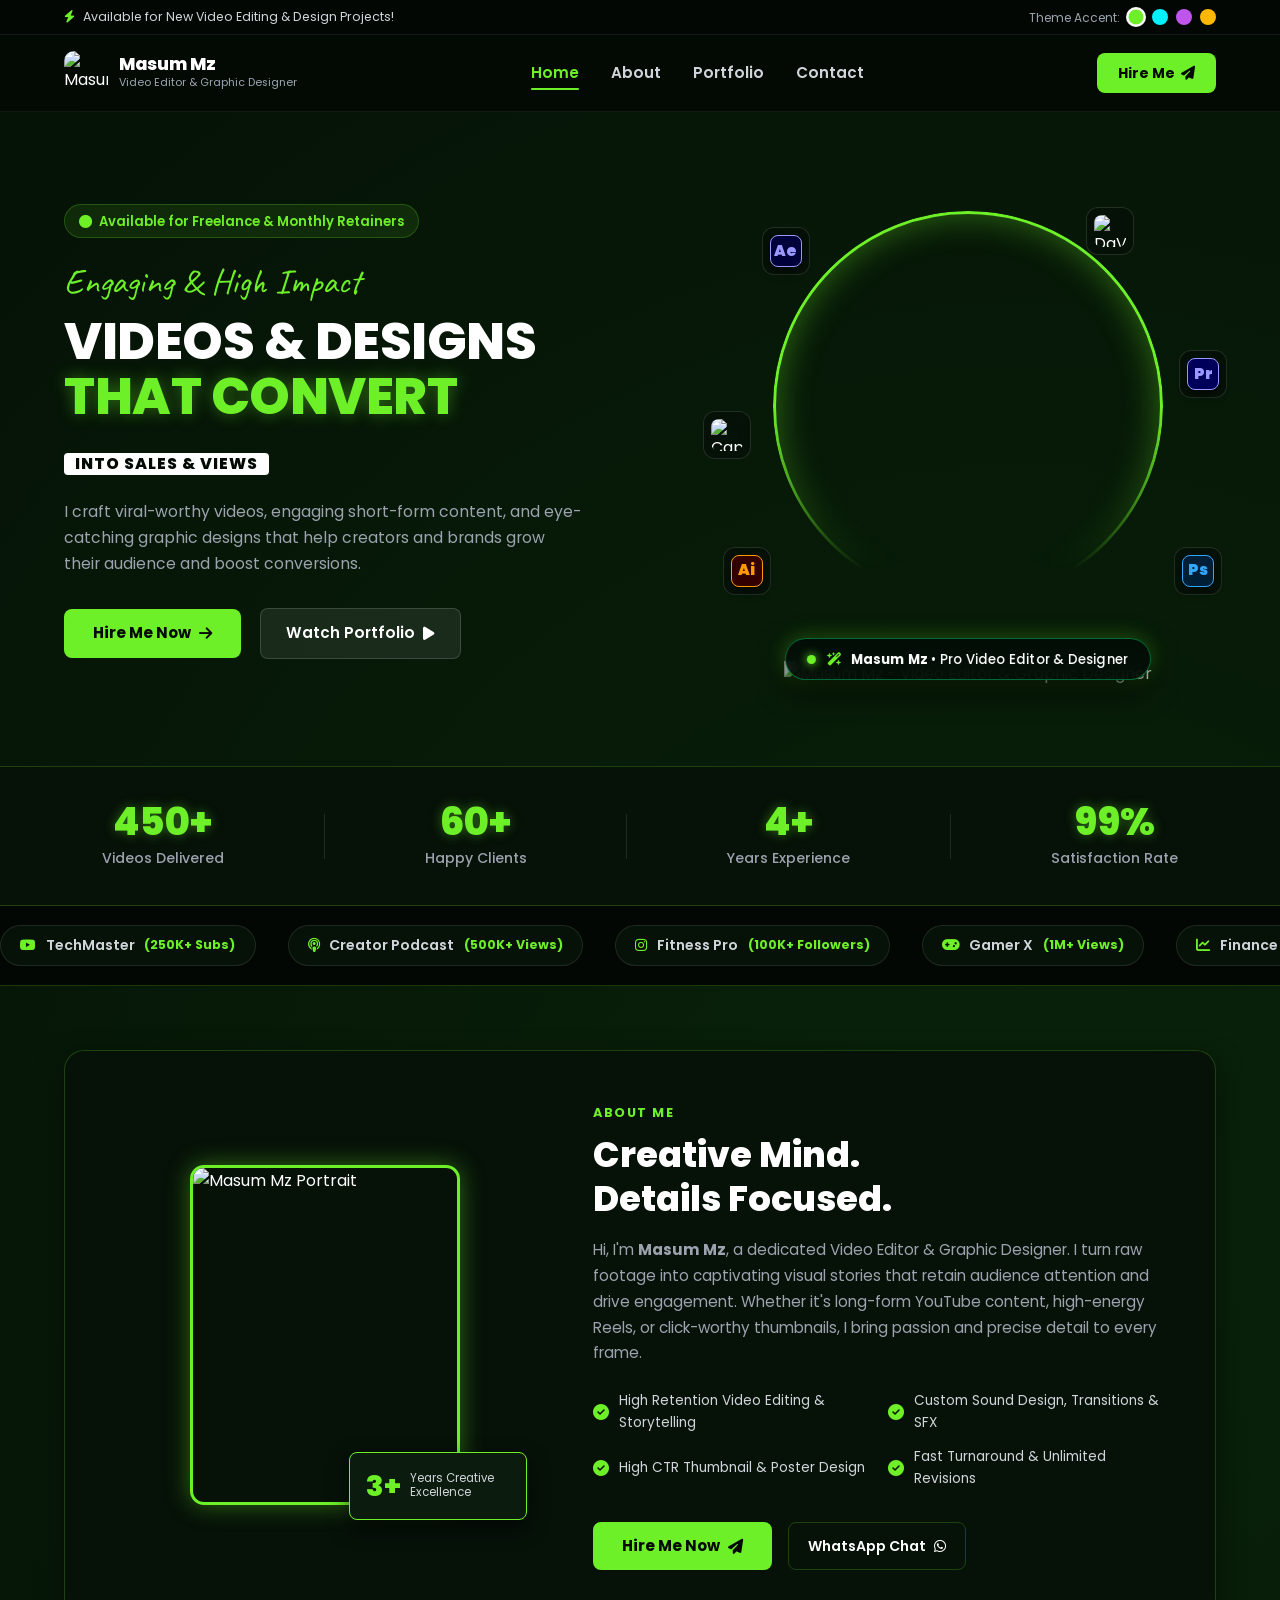
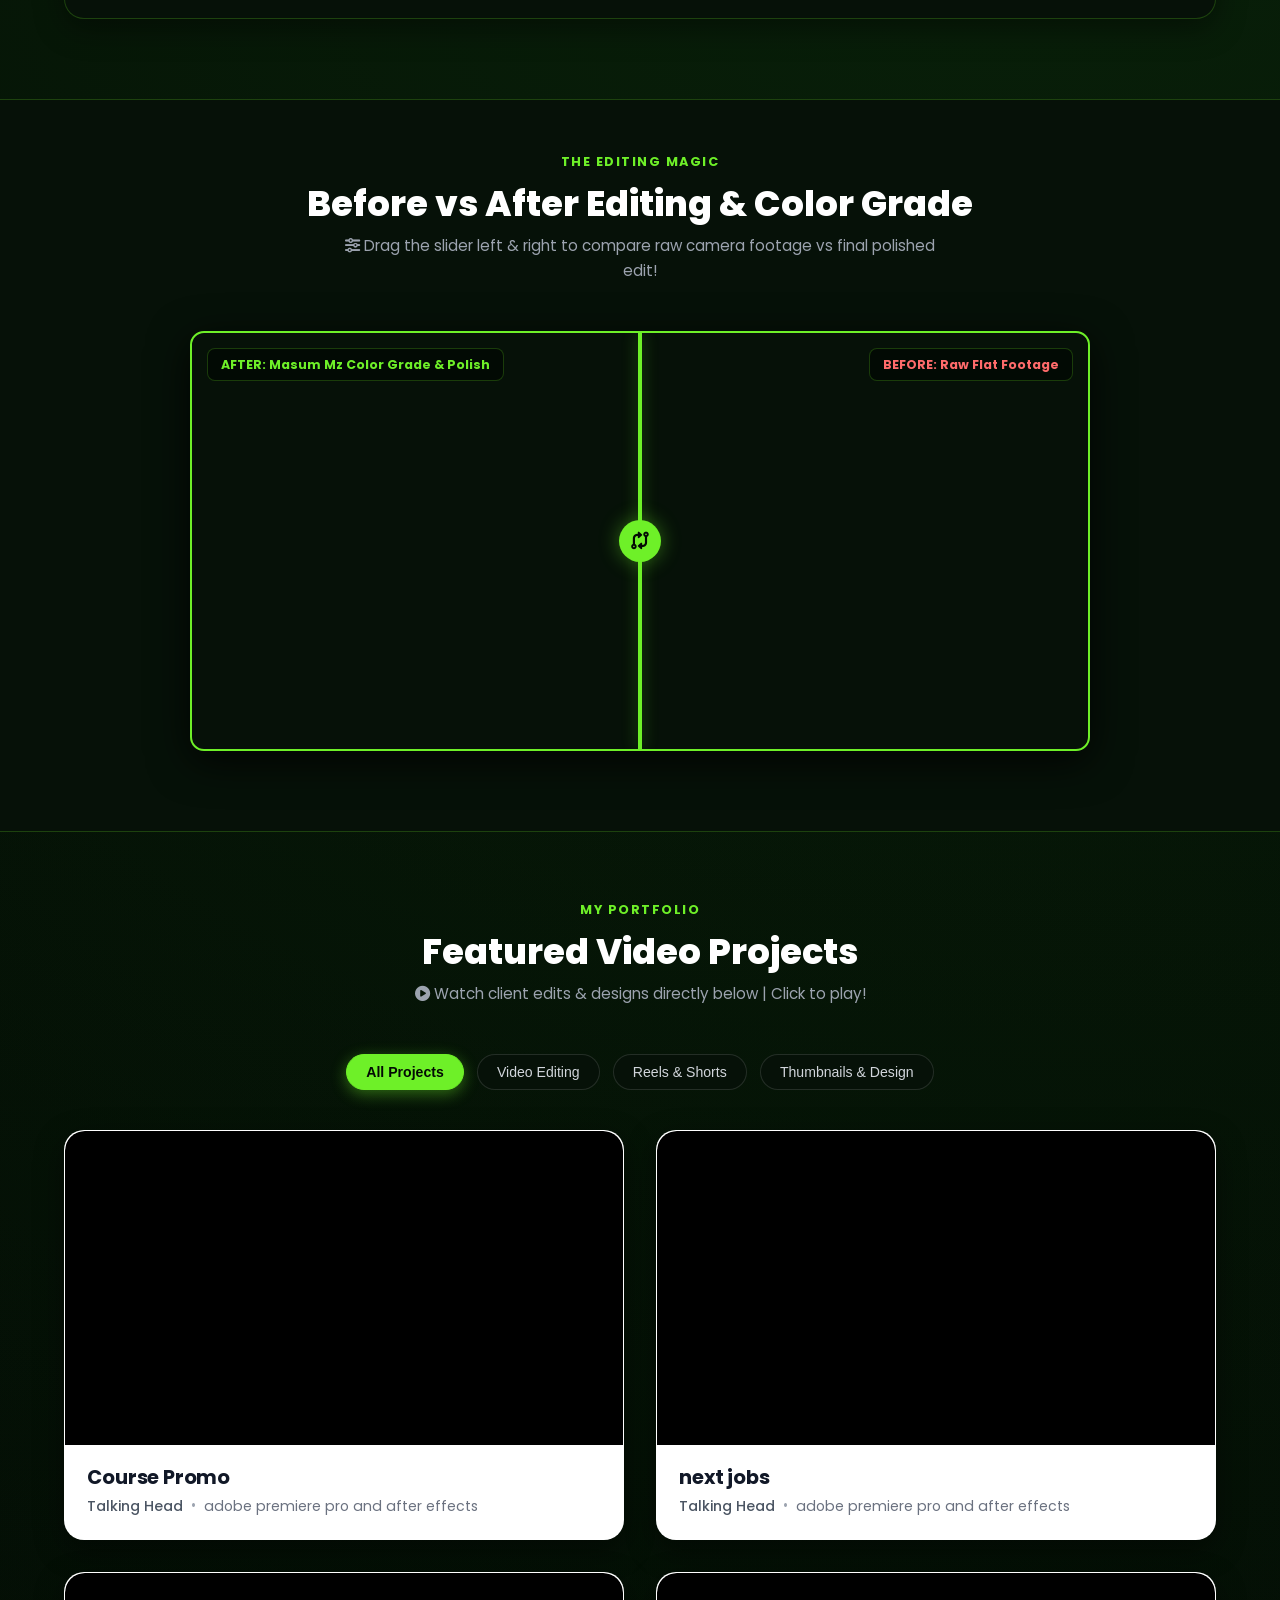
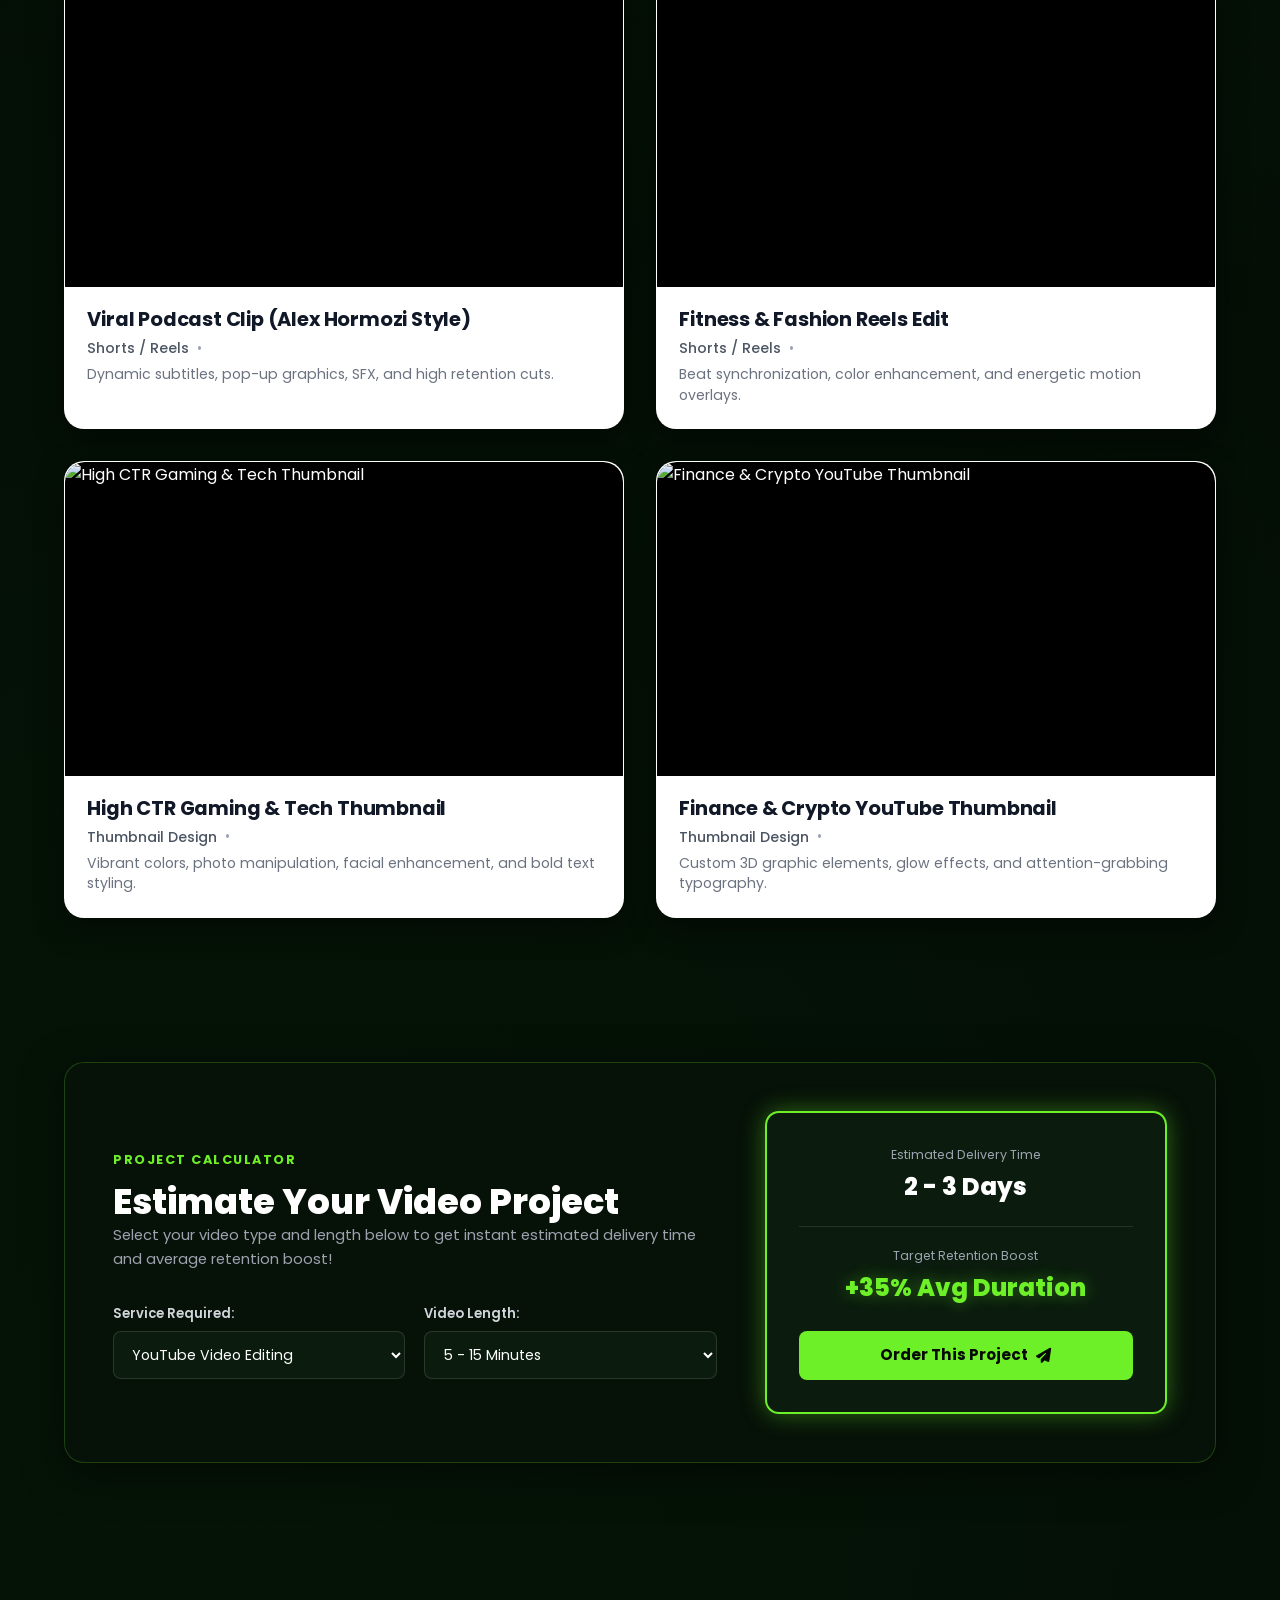
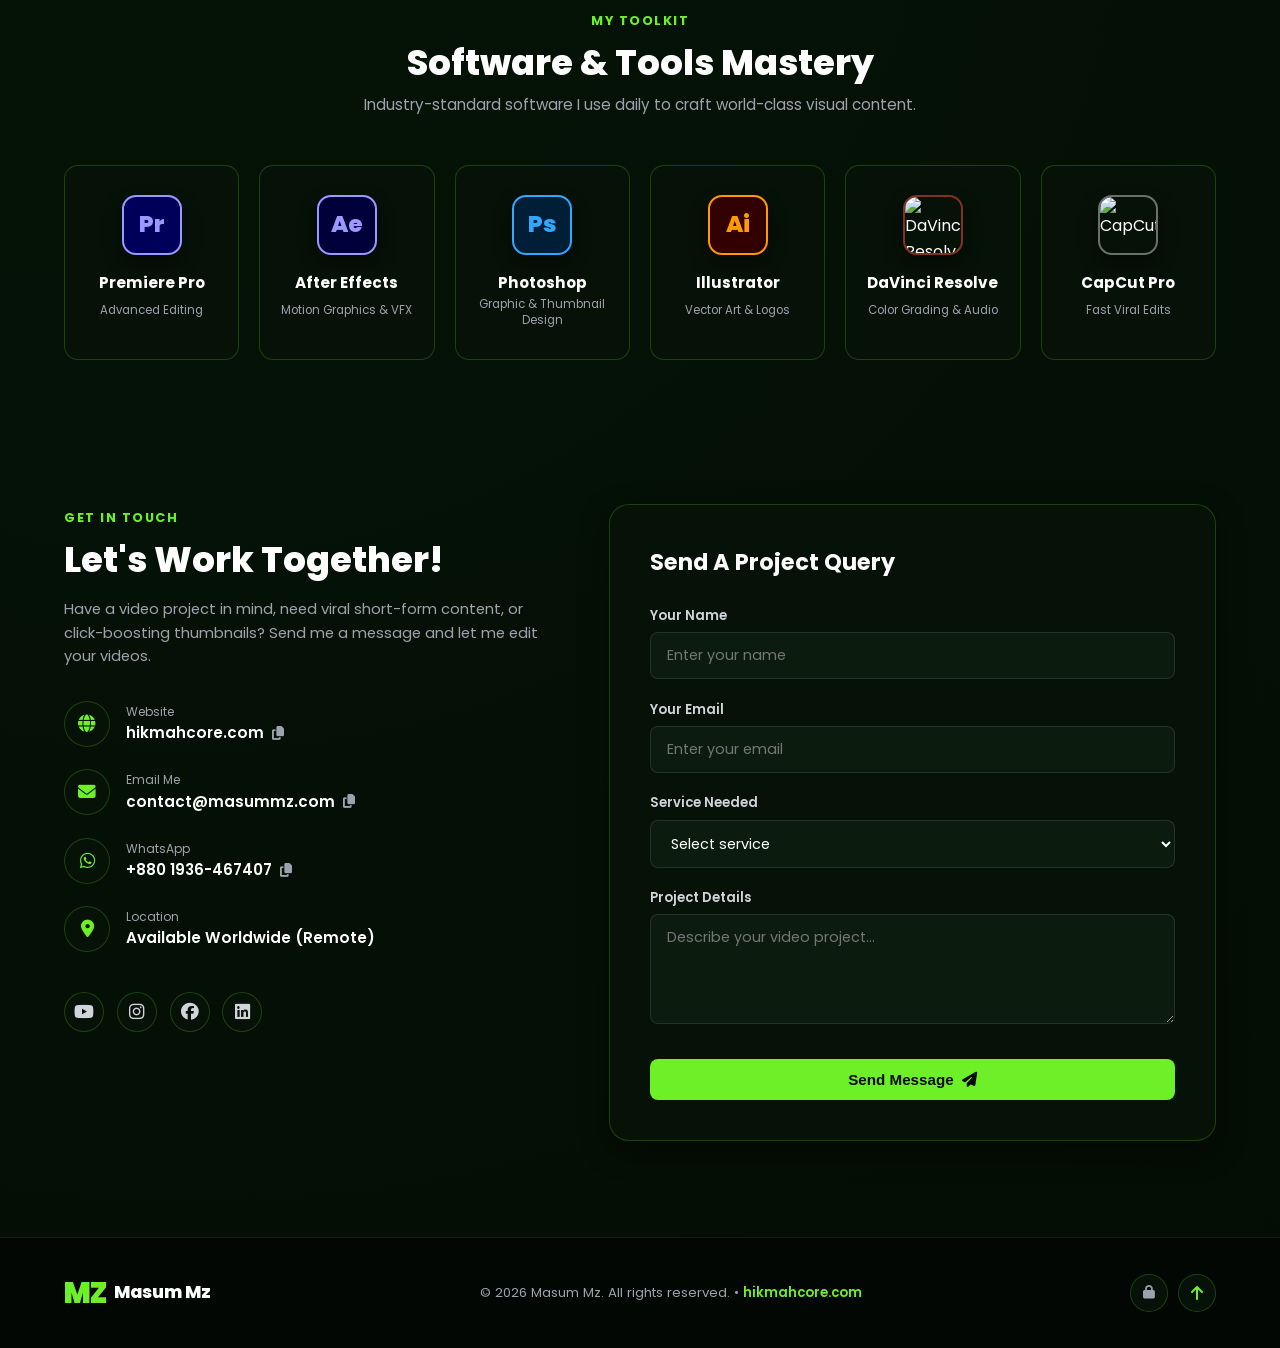
==== index.html @ 0ebc9f03 "update(stats): update counter metrics to 450+ videos, 60+ clients, and 4+ years experience" ====
<!DOCTYPE html>
<html lang="en">
<head>
  <meta charset="UTF-8">
  <meta name="viewport" content="width=device-width, initial-scale=1.0">
  <meta name="description" content="Masum Mz - Professional Video Editor & Graphic Designer. High retention YouTube edits, viral Reels & Shorts, Motion Graphics, and High CTR Thumbnails.">
  <meta name="keywords" content="Masum Mz, Video Editor, Graphic Designer, YouTube Video Editing, Reels Editor, Motion Graphics, Thumbnail Design">
  <meta name="author" content="Masum Mz">

  <!-- Open Graph Meta Tags -->
  <link rel="canonical" href="https://hikmahcore.com/">
  <meta property="og:url" content="https://hikmahcore.com/">
  <meta property="og:type" content="website">
  <meta property="og:title" content="Masum Mz | Video Editor & Graphic Designer">
  <meta property="og:description" content="Engaging videos and high-converting designs that boost views and sales. Explore portfolio & hire Masum Mz.">
  <meta property="og:image" content="assets/Website cover photo.jpg">

  <title>Masum Mz | Video Editor & Graphic Designer Portfolio</title>
  <link rel="stylesheet" href="style.css">
  <link rel="stylesheet" href="https://cdn.jsdelivr.net/npm/@fortawesome/fontawesome-free@6.5.1/css/all.min.css">
  <link href="https://fonts.googleapis.com/css2?family=Poppins:wght@300;400;500;600;700;800;900&family=Caveat:wght@600;700&display=swap" rel="stylesheet">
</head>
<body>

  <!-- Top Accent Bar -->
  <div class="top-bar">
    <div class="top-container">
      <span class="top-announcement"><i class="fa-solid fa-bolt"></i> Available for New Video Editing & Design Projects!</span>
      <div class="theme-switcher">
        <span class="theme-label">Theme Accent:</span>
        <button class="theme-dot dot-green active" data-color="green" title="Neon Green"></button>
        <button class="theme-dot dot-cyan" data-color="cyan" title="Cyber Cyan"></button>
        <button class="theme-dot dot-purple" data-color="purple" title="Electric Purple"></button>
        <button class="theme-dot dot-amber" data-color="amber" title="Sunset Gold"></button>
      </div>
    </div>
  </div>

  <!-- Sleek Navigation Bar -->
  <header class="navbar">
    <div class="nav-container">
      <a href="#home" class="logo">
        <img src="assets/Mz Logo 02.png" alt="Masum Mz Logo" class="brand-logo-img">
        <div class="logo-text">
          <span class="brand-name">Masum Mz</span>
          <span class="brand-tag">Video Editor & Graphic Designer</span>
        </div>
      </a>

      <button class="menu-toggle" id="menuToggle" aria-label="Toggle navigation menu">
        <i class="fa-solid fa-bars"></i>
      </button>

      <!-- Navigation Menu Links -->
      <nav class="nav-links" id="navLinks">
        <a href="#home" class="active">Home</a>
        <a href="#about">About</a>
        <a href="#portfolio">Portfolio</a>
        <a href="#contact">Contact</a>
        <a href="#contact" class="hire-btn mobile-hire-btn">Hire Me <i class="fa-solid fa-paper-plane"></i></a>
      </nav>

      <a href="#contact" class="hire-btn desktop-hire-btn">Hire Me <i class="fa-solid fa-paper-plane"></i></a>
    </div>
  </header>

  <!-- Hero Section -->
  <section class="hero" id="home">
    <div class="hero-container">
      <div class="hero-left">
        <div class="hero-badge">
          <i class="fa-solid fa-circle"></i> Available for Freelance & Monthly Retainers
        </div>
        <span class="cursive-sub">Engaging & High Impact</span>
        <h1 class="hero-title">
          VIDEOS & DESIGNS<br>
          <span class="highlight">THAT CONVERT</span><br>
          <span class="sub-badge">INTO SALES & VIEWS</span>
        </h1>
        <p class="hero-desc">
          I craft viral-worthy videos, engaging short-form content, and eye-catching graphic designs that help creators and brands grow their audience and boost conversions.
        </p>

        <div class="hero-cta">
          <a href="#contact" class="primary-btn">Hire Me Now <i class="fa-solid fa-arrow-right"></i></a>
          <a href="#portfolio" class="secondary-btn">Watch Portfolio <i class="fa-solid fa-play"></i></a>
        </div>
      </div>

      <div class="hero-right">
        <div class="hero-img-wrapper">
          <div class="glow-circle"></div>
          <img src="assets/Cover png.png" alt="Masum Mz - Video Editor & Graphic Designer" class="hero-img">

          <!-- Floating Software Icons / Logos -->
          <div class="float-icon icon-pr" title="Adobe Premiere Pro">
            <span class="software-badge badge-pr">Pr</span>
          </div>
          <div class="float-icon icon-ae" title="Adobe After Effects">
            <span class="software-badge badge-ae">Ae</span>
          </div>
          <div class="float-icon icon-ps" title="Adobe Photoshop">
            <span class="software-badge badge-ps">Ps</span>
          </div>
          <div class="float-icon icon-ai" title="Adobe Illustrator">
            <span class="software-badge badge-ai">Ai</span>
          </div>
          <div class="float-icon icon-dv" title="DaVinci Resolve">
            <img src="assets/Da vinci resolve.png" alt="DaVinci Resolve" class="software-logo-img">
          </div>
          <div class="float-icon icon-capcut" title="CapCut Pro">
            <img src="assets/Capcut.png" alt="CapCut" class="software-logo-img">
          </div>

          <!-- Floating Identity / Trust Pill Badge -->
          <div class="hero-floating-pill">
            <span class="live-dot"></span>
            <span class="pill-text"><i class="fa-solid fa-wand-magic-sparkles"></i> <strong>Masum Mz</strong> &bull; Pro Video Editor & Designer</span>
          </div>
        </div>
      </div>
    </div>
  </section>

  <!-- Stats Counter Bar (Re-triggers on scroll) -->
  <section class="stats-bar">
    <div class="stats-container">
      <div class="stat-item">
        <h3 class="stat-number" data-target="450" data-suffix="+">450+</h3>
        <p class="stat-label">Videos Delivered</p>
      </div>
      <div class="stat-divider"></div>
      <div class="stat-item">
        <h3 class="stat-number" data-target="60" data-suffix="+">60+</h3>
        <p class="stat-label">Happy Clients</p>
      </div>
      <div class="stat-divider"></div>
      <div class="stat-item">
        <h3 class="stat-number" data-target="4" data-suffix="+">4+</h3>
        <p class="stat-label">Years Experience</p>
      </div>
      <div class="stat-divider"></div>
      <div class="stat-item">
        <h3 class="stat-number" data-target="99" data-suffix="%">99%</h3>
        <p class="stat-label">Satisfaction Rate</p>
      </div>
    </div>
  </section>

  <!-- Infinite Client Brand Marquee -->
  <section class="brand-marquee-section">
    <div class="marquee-track">
      <div class="marquee-content">
        <div class="brand-pill"><i class="fa-brands fa-youtube"></i> TechMaster <span>(250K+ Subs)</span></div>
        <div class="brand-pill"><i class="fa-solid fa-podcast"></i> Creator Podcast <span>(500K+ Views)</span></div>
        <div class="brand-pill"><i class="fa-brands fa-instagram"></i> Fitness Pro <span>(100K+ Followers)</span></div>
        <div class="brand-pill"><i class="fa-solid fa-gamepad"></i> Gamer X <span>(1M+ Views)</span></div>
        <div class="brand-pill"><i class="fa-solid fa-chart-line"></i> Finance Daily <span>(150K+ Subs)</span></div>
        <div class="brand-pill"><i class="fa-solid fa-building"></i> Brand Commercials <span>(50+ Projects)</span></div>
      </div>
      <div class="marquee-content" aria-hidden="true">
        <div class="brand-pill"><i class="fa-brands fa-youtube"></i> TechMaster <span>(250K+ Subs)</span></div>
        <div class="brand-pill"><i class="fa-solid fa-podcast"></i> Creator Podcast <span>(500K+ Views)</span></div>
        <div class="brand-pill"><i class="fa-brands fa-instagram"></i> Fitness Pro <span>(100K+ Followers)</span></div>
        <div class="brand-pill"><i class="fa-solid fa-gamepad"></i> Gamer X <span>(1M+ Views)</span></div>
        <div class="brand-pill"><i class="fa-solid fa-chart-line"></i> Finance Daily <span>(150K+ Subs)</span></div>
        <div class="brand-pill"><i class="fa-solid fa-building"></i> Brand Commercials <span>(50+ Projects)</span></div>
      </div>
    </div>
  </section>

  <!-- About Section -->
  <section class="about-section" id="about">
    <div class="section-container">
      <div class="about-grid">
        <div class="about-img-box">
          <div class="about-img-frame">
            <img src="assets/your-portrait.jpg" alt="Masum Mz Portrait">
          </div>
          <div class="experience-badge">
            <span class="exp-years">3+</span>
            <span class="exp-text">Years Creative Excellence</span>
          </div>
        </div>

        <div class="about-info">
          <span class="card-badge">ABOUT ME</span>
          <h2 class="section-title">Creative Mind.<br><span class="highlight-text">Details Focused.</span></h2>
          <p class="about-text">
            Hi, I'm <strong>Masum Mz</strong>, a dedicated Video Editor & Graphic Designer. I turn raw footage into captivating visual stories that retain audience attention and drive engagement. Whether it's long-form YouTube content, high-energy Reels, or click-worthy thumbnails, I bring passion and precise detail to every frame.
          </p>

          <div class="about-highlights">
            <div class="highlight-item">
              <i class="fa-solid fa-circle-check"></i>
              <span>High Retention Video Editing & Storytelling</span>
            </div>
            <div class="highlight-item">
              <i class="fa-solid fa-circle-check"></i>
              <span>Custom Sound Design, Transitions & SFX</span>
            </div>
            <div class="highlight-item">
              <i class="fa-solid fa-circle-check"></i>
              <span>High CTR Thumbnail & Poster Design</span>
            </div>
            <div class="highlight-item">
              <i class="fa-solid fa-circle-check"></i>
              <span>Fast Turnaround & Unlimited Revisions</span>
            </div>
          </div>

          <div class="about-actions">
            <a href="#contact" class="primary-btn">Hire Me Now <i class="fa-solid fa-paper-plane"></i></a>
            <a href="https://wa.me/8801936467407?text=Hello%20Masum%20Mz,%20I%20want%20to%20discuss%20a%20video%20project" target="_blank" class="outline-btn">WhatsApp Chat <i class="fa-brands fa-whatsapp"></i></a>
          </div>
        </div>
      </div>
    </div>
  </section>

  <!-- Before vs After Interactive Color Grading Slider -->
  <section class="ba-section" id="before-after">
    <div class="section-container">
      <div class="section-header text-center">
        <span class="card-badge">THE EDITING MAGIC</span>
        <h2 class="section-title">Before vs After Editing & Color Grade</h2>
        <p class="section-subtitle">
          <i class="fa-solid fa-sliders"></i> Drag the slider left & right to compare raw camera footage vs final polished edit!
        </p>
      </div>

      <div class="ba-comparison-wrapper">
        <div class="ba-card">
          <!-- Layer 1: BEFORE (Raw Dull Footage) -->
          <div class="ba-layer ba-before-layer">
            <video src="https://assets.mixkit.co/videos/preview/mixkit-working-on-a-video-editing-software-41618-large.mp4" autoplay loop muted playsinline class="ba-video raw-filter"></video>
            <span class="ba-label label-before">BEFORE: Raw Flat Footage</span>
          </div>

          <!-- Layer 2: AFTER (Granded & SFX Enhanced) -->
          <div class="ba-layer ba-after-layer" id="baAfterLayer">
            <video src="https://assets.mixkit.co/videos/preview/mixkit-working-on-a-video-editing-software-41618-large.mp4" autoplay loop muted playsinline class="ba-video vivid-filter"></video>
            <span class="ba-label label-after">AFTER: Masum Mz Color Grade & Polish</span>
          </div>

          <!-- Slider Controls -->
          <div class="ba-handle" id="baHandle">
            <div class="ba-line"></div>
            <div class="ba-circle"><i class="fa-solid fa-code-compare"></i></div>
          </div>
          <input type="range" min="0" max="100" value="50" class="ba-slider-input" id="baSlider" aria-label="Before and After comparison slider">
        </div>
      </div>
    </div>
  </section>


  <!-- Portfolio Section -->
  <section class="portfolio-section" id="portfolio">
    <div class="section-container">
      <div class="section-header text-center">
        <span class="card-badge">MY PORTFOLIO</span>
        <h2 class="section-title">Featured Video Projects</h2>
        <p class="section-subtitle">
          <i class="fa-solid fa-circle-play"></i> Watch client edits & designs directly below | Click to play!
        </p>
      </div>

      <!-- Category Filter Buttons -->
      <div class="filter-container">
        <button class="filter-btn active" data-filter="all">All Projects</button>
        <button class="filter-btn" data-filter="video">Video Editing</button>
        <button class="filter-btn" data-filter="shorts">Reels & Shorts</button>
        <button class="filter-btn" data-filter="thumbnail">Thumbnails & Design</button>
      </div>

      <!-- Portfolio Grid -->
      <div class="portfolio-grid">
        <div class="portfolio-card" data-category="video" data-id="proj_1" data-media-type="video">
          <div class="portfolio-media">
            <iframe src="https://www.youtube.com/embed/ScMzIvxBSi4?rel=0" title="Course Promo" frameborder="0" allow="accelerometer; autoplay; clipboard-write; encrypted-media; gyroscope; picture-in-picture; web-share" allowfullscreen loading="lazy"></iframe>
          </div>
          <div class="portfolio-info">
            <h3>Course Promo</h3>
            <p class="portfolio-meta"><span class="meta-cat">Talking Head</span> <span class="meta-dot">•</span> <span class="meta-desc">adobe premiere pro and after effects</span></p>
          </div>
        </div>

        <div class="portfolio-card" data-category="video" data-id="proj_2" data-media-type="video">
          <div class="portfolio-media">
            <iframe src="https://www.youtube.com/embed/L_LUpnjgPso?rel=0" title="next jobs" frameborder="0" allow="accelerometer; autoplay; clipboard-write; encrypted-media; gyroscope; picture-in-picture; web-share" allowfullscreen loading="lazy"></iframe>
          </div>
          <div class="portfolio-info">
            <h3>next jobs</h3>
            <p class="portfolio-meta"><span class="meta-cat">Talking Head</span> <span class="meta-dot">•</span> <span class="meta-desc">adobe premiere pro and after effects</span></p>
          </div>
        </div>

        <div class="portfolio-card" data-category="shorts" data-id="proj_3" data-media-type="video">
          <div class="portfolio-media">
            <iframe src="https://www.youtube.com/embed/50_uA3P4h5M?rel=0" title="Viral Podcast Clip (Alex Hormozi Style)" frameborder="0" allow="accelerometer; autoplay; clipboard-write; encrypted-media; gyroscope; picture-in-picture; web-share" allowfullscreen loading="lazy"></iframe>
          </div>
          <div class="portfolio-info">
            <h3>Viral Podcast Clip (Alex Hormozi Style)</h3>
            <p class="portfolio-meta"><span class="meta-cat">Shorts / Reels</span> <span class="meta-dot">•</span> <span class="meta-desc">Dynamic subtitles, pop-up graphics, SFX, and high retention cuts.</span></p>
          </div>
        </div>

        <div class="portfolio-card" data-category="shorts" data-id="proj_4" data-media-type="video">
          <div class="portfolio-media">
            <iframe src="https://www.youtube.com/embed/aqz-KE-bpKQ?rel=0" title="Fitness & Fashion Reels Edit" frameborder="0" allow="accelerometer; autoplay; clipboard-write; encrypted-media; gyroscope; picture-in-picture; web-share" allowfullscreen loading="lazy"></iframe>
          </div>
          <div class="portfolio-info">
            <h3>Fitness & Fashion Reels Edit</h3>
            <p class="portfolio-meta"><span class="meta-cat">Shorts / Reels</span> <span class="meta-dot">•</span> <span class="meta-desc">Beat synchronization, color enhancement, and energetic motion overlays.</span></p>
          </div>
        </div>

        <div class="portfolio-card" data-category="thumbnail" data-id="proj_5" data-media-type="image">
          <div class="portfolio-media">
            <img src="https://images.unsplash.com/photo-1542751371-adc38448a05e?auto=format&fit=crop&w=1200&q=80" alt="High CTR Gaming & Tech Thumbnail" class="portfolio-card-img" loading="lazy">
          </div>
          <div class="portfolio-info">
            <h3>High CTR Gaming & Tech Thumbnail</h3>
            <p class="portfolio-meta"><span class="meta-cat">Thumbnail Design</span> <span class="meta-dot">•</span> <span class="meta-desc">Vibrant colors, photo manipulation, facial enhancement, and bold text styling.</span></p>
          </div>
        </div>

        <div class="portfolio-card" data-category="thumbnail" data-id="proj_6" data-media-type="image">
          <div class="portfolio-media">
            <img src="https://images.unsplash.com/photo-1621416894569-0f39ed31d247?auto=format&fit=crop&w=1200&q=80" alt="Finance & Crypto YouTube Thumbnail" class="portfolio-card-img" loading="lazy">
          </div>
          <div class="portfolio-info">
            <h3>Finance & Crypto YouTube Thumbnail</h3>
            <p class="portfolio-meta"><span class="meta-cat">Thumbnail Design</span> <span class="meta-dot">•</span> <span class="meta-desc">Custom 3D graphic elements, glow effects, and attention-grabbing typography.</span></p>
          </div>
        </div>
      </div>
    </div>
  </section>

  <!-- Project Estimator Calculator -->
  <section class="estimator-section" id="estimator">
    <div class="section-container">
      <div class="estimator-box">
        <div class="estimator-left">
          <span class="card-badge">PROJECT CALCULATOR</span>
          <h2 class="section-title">Estimate Your Video Project</h2>
          <p class="estimator-desc">
            Select your video type and length below to get instant estimated delivery time and average retention boost!
          </p>

          <div class="estimator-inputs">
            <div class="est-group">
              <label for="estType">Service Required:</label>
              <select id="estType">
                <option value="shorts">Reels / Shorts / TikTok Edit</option>
                <option value="youtube" selected>YouTube Video Editing</option>
                <option value="motion">Motion Graphics & Visual FX</option>
              </select>
            </div>

            <div class="est-group">
              <label for="estLength">Video Length:</label>
              <select id="estLength">
                <option value="short">Under 5 Minutes</option>
                <option value="medium" selected>5 - 15 Minutes</option>
                <option value="long">15 - 30 Minutes</option>
              </select>
            </div>
          </div>
        </div>

        <div class="estimator-right">
          <div class="est-result-card">
            <div class="est-stat">
              <span class="est-label">Estimated Delivery Time</span>
              <h3 class="est-val" id="outTime">2 - 3 Days</h3>
            </div>
            <div class="est-divider"></div>
            <div class="est-stat">
              <span class="est-label">Target Retention Boost</span>
              <h3 class="est-val highlight" id="outRetention">+35% Avg Duration</h3>
            </div>
            <a href="#contact" class="primary-btn est-order-btn">Order This Project <i class="fa-solid fa-paper-plane"></i></a>
          </div>
        </div>
      </div>
    </div>
  </section>

  <!-- Software & Tools Section -->
  <section class="tools-section">
    <div class="section-container">
      <div class="section-header text-center">
        <span class="card-badge">MY TOOLKIT</span>
        <h2 class="section-title">Software & Tools Mastery</h2>
        <p class="section-subtitle">Industry-standard software I use daily to craft world-class visual content.</p>
      </div>

      <div class="tools-grid">
        <div class="tool-card card-pr">
          <div class="tool-icon-box"><span class="software-badge badge-pr">Pr</span></div>
          <h3>Premiere Pro</h3>
          <span class="tool-level">Advanced Editing</span>
        </div>

        <div class="tool-card card-ae">
          <div class="tool-icon-box"><span class="software-badge badge-ae">Ae</span></div>
          <h3>After Effects</h3>
          <span class="tool-level">Motion Graphics & VFX</span>
        </div>

        <div class="tool-card card-ps">
          <div class="tool-icon-box"><span class="software-badge badge-ps">Ps</span></div>
          <h3>Photoshop</h3>
          <span class="tool-level">Graphic & Thumbnail Design</span>
        </div>

        <div class="tool-card card-ai">
          <div class="tool-icon-box"><span class="software-badge badge-ai">Ai</span></div>
          <h3>Illustrator</h3>
          <span class="tool-level">Vector Art & Logos</span>
        </div>

        <div class="tool-card card-dv">
          <div class="tool-icon-box"><img src="assets/Da vinci resolve.png" alt="DaVinci Resolve" class="software-logo-img"></div>
          <h3>DaVinci Resolve</h3>
          <span class="tool-level">Color Grading & Audio</span>
        </div>

        <div class="tool-card card-capcut">
          <div class="tool-icon-box"><img src="assets/Capcut.png" alt="CapCut" class="software-logo-img"></div>
          <h3>CapCut Pro</h3>
          <span class="tool-level">Fast Viral Edits</span>
        </div>
      </div>
    </div>
  </section>

  <!-- Contact Section -->
  <section class="contact-section" id="contact">
    <div class="section-container">
      <div class="contact-grid">
        <div class="contact-info">
          <span class="card-badge">GET IN TOUCH</span>
          <h2 class="section-title">Let's Work Together!</h2>
          <p class="contact-desc">
            Have a video project in mind, need viral short-form content, or click-boosting thumbnails? Send me a message and let me edit your videos.
          </p>

          <div class="contact-details">
            <div class="contact-item">
              <div class="icon-circle"><i class="fa-solid fa-globe"></i></div>
              <div>
                <span class="contact-label">Website</span>
                <p class="contact-val">
                  <a href="https://hikmahcore.com" target="_blank" rel="noopener">hikmahcore.com</a>
                  <button class="copy-btn" data-copy="https://hikmahcore.com" title="Copy Website"><i class="fa-solid fa-copy"></i></button>
                </p>
              </div>
            </div>

            <div class="contact-item">
              <div class="icon-circle"><i class="fa-solid fa-envelope"></i></div>
              <div>
                <span class="contact-label">Email Me</span>
                <p class="contact-val">
                  contact@masummz.com
                  <button class="copy-btn" data-copy="contact@masummz.com" title="Copy Email"><i class="fa-solid fa-copy"></i></button>
                </p>
              </div>
            </div>

            <div class="contact-item">
              <div class="icon-circle"><i class="fa-brands fa-whatsapp"></i></div>
              <div>
                <span class="contact-label">WhatsApp</span>
                <p class="contact-val">
                  <a href="https://wa.me/8801936467407" target="_blank">+880 1936-467407</a>
                  <button class="copy-btn" data-copy="+8801936467407" title="Copy Phone"><i class="fa-solid fa-copy"></i></button>
                </p>
              </div>
            </div>

            <div class="contact-item">
              <div class="icon-circle"><i class="fa-solid fa-location-dot"></i></div>
              <div>
                <span class="contact-label">Location</span>
                <p class="contact-val">Available Worldwide (Remote)</p>
              </div>
            </div>
          </div>

          <div class="social-links">
            <a href="https://www.youtube.com/@Masum-Mz" target="_blank" aria-label="YouTube"><i class="fa-brands fa-youtube"></i></a>
            <a href="https://www.instagram.com/masum.mz00/" target="_blank" aria-label="Instagram"><i class="fa-brands fa-instagram"></i></a>
            <a href="https://www.facebook.com/Masum.Mz00" target="_blank" aria-label="Facebook"><i class="fa-brands fa-facebook"></i></a>
            <a href="https://www.linkedin.com/in/masum-mz/" target="_blank" aria-label="LinkedIn"><i class="fa-brands fa-linkedin"></i></a>
          </div>
        </div>

        <div class="contact-form-box">
          <h3>Send A Project Query</h3>
          <div id="formSuccess" class="form-success" style="display: none;">
            <i class="fa-solid fa-circle-check"></i> Thank you! Your message has been sent successfully.
          </div>
          <form id="contactForm">
            <div class="form-group">
              <label for="name">Your Name</label>
              <input type="text" id="name" placeholder="Enter your name" required>
            </div>

            <div class="form-group">
              <label for="email">Your Email</label>
              <input type="email" id="email" placeholder="Enter your email" required>
            </div>

            <div class="form-group">
              <label for="service">Service Needed</label>
              <select id="service" required>
                <option value="" disabled selected>Select service</option>
                <option value="video">YouTube Video Editing</option>
                <option value="shorts">Reels & Shorts Editing</option>
                <option value="motion">Motion Graphics</option>
                <option value="thumbnail">Thumbnail & Graphic Design</option>
                <option value="retainer">Monthly Retainer</option>
              </select>
            </div>

            <div class="form-group">
              <label for="message">Project Details</label>
              <textarea id="message" rows="4" placeholder="Describe your video project..." required></textarea>
            </div>

            <button type="submit" class="primary-btn submit-btn">
              Send Message <i class="fa-solid fa-paper-plane"></i>
            </button>
          </form>
        </div>
      </div>
    </div>
  </section>

  <!-- Interactive Portfolio Enlarged Media Popup Modal -->
  <div class="portfolio-modal" id="portfolioModal" aria-hidden="true">
    <div class="modal-content">
      <button class="modal-close" id="modalClose" aria-label="Close modal">&times;</button>
      <span class="card-badge" id="modalCategory">CATEGORY</span>
      <h2 id="modalTitle">Project Title</h2>
      <div class="modal-media-container" id="modalMediaContainer">
        <!-- Enlarged Video Player Loaded Dynamically -->
      </div>
      <p id="modalDesc">Project description goes here...</p>
      <div class="modal-actions">
        <a href="#contact" class="primary-btn modal-hire-btn">Hire For Similar Video <i class="fa-solid fa-paper-plane"></i></a>
      </div>
    </div>
  </div>

  <!-- Footer -->
  <footer class="footer">
    <div class="footer-container">
      <div class="footer-logo">
        <span class="logo-symbol">MZ</span>
        <span class="brand-name">Masum Mz</span>
      </div>
      <p class="copyright">&copy; 2026 Masum Mz. All rights reserved. &bull; <a href="https://hikmahcore.com" target="_blank" rel="noopener" class="footer-site-link">hikmahcore.com</a></p>
      <div class="footer-actions">
        <a href="admin/" class="admin-link-btn" title="Admin Portal" aria-label="Admin Portal">
          <i class="fa-solid fa-lock"></i>
        </a>
        <a href="#home" class="back-to-top" aria-label="Back to top">
          <i class="fa-solid fa-arrow-up"></i>
        </a>
      </div>
    </div>
  </footer>

  <script src="script.js"></script>
</body>
</html>
---- style.css ----
/* ==========================================================================
   Masum Mz Portfolio - Modern, Responsive & Video-Interactive Stylesheet
   ========================================================================== */

:root {
  --primary-green: #6ef028;
  --primary-hover: #8ced34;
  --dark-bg: #030a04;
  --card-bg: #061108;
  --card-inner: #0b1c0e;
  --card-border: rgba(110, 240, 40, 0.22);
  --glow-color: rgba(110, 240, 40, 0.4);
  --text-main: #ffffff;
  --text-muted: #9ca3af;
  --text-sub: #d1d5db;
  --font-main: 'Poppins', sans-serif;
  --font-cursive: 'Caveat', cursive;
  --transition-fast: 0.25s ease;
  --transition-normal: 0.35s ease;
  --border-radius-sm: 8px;
  --border-radius-md: 14px;
  --border-radius-lg: 20px;
}

/* Reset & Base */
* {
  margin: 0;
  padding: 0;
  box-sizing: border-box;
}

html {
  scroll-behavior: smooth;
}

body {
  font-family: var(--font-main);
  background-color: var(--dark-bg);
  background-image:
    radial-gradient(circle at 80% 20%, rgba(20, 80, 20, 0.35), transparent 45%),
    radial-gradient(circle at 15% 75%, rgba(10, 50, 15, 0.25), transparent 55%);
  color: var(--text-main);
  line-height: 1.6;
  overflow-x: hidden;
}

/* Custom Scrollbar */
::-webkit-scrollbar {
  width: 100px;
  width: 10px;
}
::-webkit-scrollbar-track {
  background: var(--dark-bg);
}
::-webkit-scrollbar-thumb {
  background: #15381a;
  border-radius: 5px;
}
::-webkit-scrollbar-thumb:hover {
  background: var(--primary-green);
}

/* Base Helpers */
a {
  text-decoration: none;
  color: inherit;
}

ul {
  list-style: none;
}

.highlight {
  color: var(--primary-green);
  text-shadow: 0 0 16px var(--glow-color);
}

.highlight-text {
  color: var(--text-main);
}

.card-badge {
  display: inline-block;
  color: var(--primary-green);
  font-size: 0.8rem;
  font-weight: 700;
  letter-spacing: 1.5px;
  text-transform: uppercase;
  margin-bottom: 0.4rem;
}

.section-container {
  max-width: 1200px;
  margin: 0 auto;
  padding: 0 1.5rem;
}

.text-center {
  text-align: center;
}

.section-header {
  margin-bottom: 3rem;
}

.section-title {
  font-size: 2.2rem;
  font-weight: 800;
  line-height: 1.25;
  margin-top: 0.2rem;
}

.section-subtitle {
  color: var(--text-muted);
  font-size: 0.95rem;
  margin-top: 0.5rem;
  max-width: 620px;
  margin-left: auto;
  margin-right: auto;
}

/* Software Brand Badge Styles */
.software-badge {
  display: inline-flex;
  align-items: center;
  justify-content: center;
  font-weight: 900;
  border-radius: 8px;
  width: 32px;
  height: 32px;
  font-size: 0.95rem;
  box-shadow: 0 4px 10px rgba(0, 0, 0, 0.5);
  user-select: none;
}

.badge-pr { background-color: #00005b; color: #9999ff; border: 1.5px solid #9999ff; }
.badge-ae { background-color: #00003b; color: #9999ff; border: 1.5px solid #9999ff; }
.badge-ps { background-color: #001e36; color: #31a8ff; border: 1.5px solid #31a8ff; }
.badge-ai { background-color: #330000; color: #ff9a00; border: 1.5px solid #ff9a00; }
.badge-dv { background-color: #1a0500; color: #ff5533; border: 1.5px solid #ff5533; }
.badge-capcut { background-color: #111111; color: #ffffff; border: 1.5px solid #ffffff; }

/* Top Announcement & Theme Switcher */
.top-bar {
  background-color: #020703;
  border-bottom: 1px solid rgba(255, 255, 255, 0.08);
  font-size: 0.78rem;
  padding: 0.45rem 0;
  color: var(--text-sub);
}

.top-container {
  max-width: 1200px;
  margin: 0 auto;
  padding: 0 1.5rem;
  display: flex;
  align-items: center;
  justify-content: space-between;
  flex-wrap: wrap;
  gap: 0.5rem;
}

.top-announcement i {
  color: var(--primary-green);
  margin-right: 0.3rem;
}

.theme-switcher {
  display: flex;
  align-items: center;
  gap: 0.5rem;
}

.theme-label {
  font-size: 0.75rem;
  color: var(--text-muted);
}

.theme-dot {
  width: 16px;
  height: 16px;
  border-radius: 50%;
  border: 2px solid transparent;
  cursor: pointer;
  transition: transform var(--transition-fast);
}

.theme-dot:hover, .theme-dot.active {
  transform: scale(1.25);
  border-color: #ffffff;
}

.dot-green { background-color: #6ef028; }
.dot-cyan { background-color: #00f2fe; }
.dot-purple { background-color: #bf55ec; }
.dot-amber { background-color: #ffb703; }

/* Buttons */
.primary-btn {
  background-color: var(--primary-green);
  color: #030a04;
  font-size: 0.95rem;
  font-weight: 700;
  padding: 0.75rem 1.8rem;
  border-radius: var(--border-radius-sm);
  display: inline-flex;
  align-items: center;
  gap: 0.5rem;
  transition: transform var(--transition-fast), background-color var(--transition-fast), box-shadow var(--transition-fast);
  border: none;
  cursor: pointer;
}

.primary-btn:hover {
  background-color: var(--primary-hover);
  transform: translateY(-3px);
  box-shadow: 0 8px 20px var(--glow-color);
}

.secondary-btn {
  background-color: rgba(255, 255, 255, 0.08);
  color: var(--text-main);
  font-size: 0.95rem;
  font-weight: 600;
  padding: 0.75rem 1.6rem;
  border-radius: var(--border-radius-sm);
  display: inline-flex;
  align-items: center;
  gap: 0.5rem;
  border: 1px solid rgba(255, 255, 255, 0.15);
  transition: all var(--transition-fast);
}

.secondary-btn:hover {
  background-color: rgba(255, 255, 255, 0.15);
  border-color: var(--primary-green);
  color: var(--primary-green);
  transform: translateY(-3px);
}

.outline-btn {
  display: inline-flex;
  align-items: center;
  gap: 0.5rem;
  border: 1px solid var(--card-border);
  color: var(--text-main);
  font-size: 0.88rem;
  font-weight: 600;
  padding: 0.65rem 1.2rem;
  border-radius: var(--border-radius-sm);
  transition: all var(--transition-fast);
}

.outline-btn:hover {
  border-color: var(--primary-green);
  color: var(--primary-green);
  background-color: rgba(110, 240, 40, 0.08);
}

/* Navbar */
.navbar {
  position: sticky;
  top: 0;
  z-index: 1000;
  background-color: rgba(3, 10, 4, 0.88);
  backdrop-filter: blur(12px);
  -webkit-backdrop-filter: blur(12px);
  border-bottom: 1px solid rgba(255, 255, 255, 0.06);
  padding: 1rem 0;
  transition: all var(--transition-fast);
}

.navbar.scrolled {
  background-color: rgba(3, 10, 4, 0.96);
  box-shadow: 0 4px 20px rgba(0, 0, 0, 0.6);
  border-bottom-color: var(--card-border);
}

.nav-container {
  max-width: 1200px;
  margin: 0 auto;
  padding: 0 1.5rem;
  display: flex;
  align-items: center;
  justify-content: space-between;
}

.logo {
  display: flex;
  align-items: center;
  gap: 0.7rem;
}

.brand-logo-img {
  width: 44px;
  height: 44px;
  object-fit: contain;
  border-radius: 10px;
}

.software-logo-img {
  width: 100%;
  height: 100%;
  object-fit: contain;
}

.logo-symbol {
  font-size: 1.8rem;
  font-weight: 900;
  color: var(--primary-green);
  letter-spacing: -1px;
}

.logo-text {
  display: flex;
  flex-direction: column;
}

.brand-name {
  font-size: 1.1rem;
  font-weight: 800;
  line-height: 1.1;
}

.brand-tag {
  font-size: 0.68rem;
  color: var(--text-muted);
}

.nav-links {
  display: flex;
  align-items: center;
  gap: 2rem;
}

.nav-links a {
  font-size: 0.95rem;
  font-weight: 600;
  color: var(--text-sub);
  transition: color var(--transition-fast);
  position: relative;
  padding: 0.3rem 0;
}

.nav-links a:hover,
.nav-links a.active {
  color: var(--primary-green);
}

.nav-links a.active::after {
  content: '';
  position: absolute;
  bottom: 0;
  left: 0;
  width: 100%;
  height: 2px;
  background-color: var(--primary-green);
  border-radius: 2px;
}

.hire-btn {
  background-color: var(--primary-green);
  color: #030a04;
  font-weight: 700;
  padding: 0.55rem 1.3rem;
  border-radius: var(--border-radius-sm);
  font-size: 0.88rem;
  display: inline-flex;
  align-items: center;
  gap: 0.4rem;
  transition: all var(--transition-fast);
}

.hire-btn:hover {
  background-color: var(--primary-hover);
  box-shadow: 0 4px 15px var(--glow-color);
}

.menu-toggle {
  display: none;
  background: none;
  border: none;
  color: var(--text-main);
  font-size: 1.5rem;
  cursor: pointer;
}

.mobile-hire-btn {
  display: none;
}

/* Hero Section */
.hero {
  padding: 4rem 0 5rem;
  position: relative;
}

.hero-container {
  max-width: 1200px;
  margin: 0 auto;
  padding: 0 1.5rem;
  display: grid;
  grid-template-columns: 1.1fr 0.9fr;
  gap: 3rem;
  align-items: center;
}

.hero-badge {
  display: inline-flex;
  align-items: center;
  gap: 0.4rem;
  background-color: rgba(110, 240, 40, 0.1);
  border: 1px solid var(--card-border);
  color: var(--primary-green);
  padding: 0.35rem 0.9rem;
  border-radius: 30px;
  font-size: 0.82rem;
  font-weight: 600;
  margin-bottom: 1rem;
}

.cursive-sub {
  font-family: var(--font-cursive);
  font-size: 2.2rem;
  color: var(--primary-green);
  display: block;
}

.hero-title {
  font-size: 3.2rem;
  line-height: 1.08;
  font-weight: 800;
  margin: 0.2rem 0 1.2rem;
  letter-spacing: -0.5px;
}

.sub-badge {
  font-size: 1rem;
  background-color: #ffffff;
  color: var(--dark-bg);
  padding: 0.15rem 0.7rem;
  border-radius: 4px;
  letter-spacing: 1px;
  display: inline-block;
  margin-top: 0.3rem;
}

.hero-desc {
  font-size: 0.98rem;
  color: var(--text-muted);
  line-height: 1.65;
  margin-bottom: 2rem;
  max-width: 520px;
}

.hero-cta {
  display: flex;
  align-items: center;
  gap: 1.2rem;
  flex-wrap: wrap;
}

/* Hero Right Visuals */
.hero-right {
  display: flex;
  justify-content: center;
  align-items: center;
  position: relative;
}

.hero-img-wrapper {
  position: relative;
  width: 490px;
  height: 510px;
  display: flex;
  align-items: center;
  justify-content: center;
}

.glow-circle {
  position: absolute;
  width: 390px;
  height: 390px;
  top: 35px;
  border-radius: 50%;
  border: 3px solid var(--primary-green);
  box-shadow: 0 0 55px var(--glow-color), inset 0 0 35px var(--glow-color);
  animation: pulseGlow 4s infinite ease-in-out;
  z-index: 1;
  -webkit-mask-image: linear-gradient(to bottom, #000 50%, rgba(0, 0, 0, 0.6) 72%, transparent 92%);
  mask-image: linear-gradient(to bottom, #000 50%, rgba(0, 0, 0, 0.6) 72%, transparent 92%);
}

@keyframes pulseGlow {
  0%, 100% {
    transform: scale(1);
  }
  50% {
    transform: scale(1.02);
  }
}

.hero-img {
  position: absolute;
  bottom: 0;
  max-width: 106%;
  max-height: 104%;
  object-fit: contain;
  z-index: 2;
  filter: drop-shadow(0 20px 40px rgba(0, 0, 0, 0.95));
  -webkit-mask-image: linear-gradient(to bottom, #000 85%, rgba(0, 0, 0, 0.8) 92%, transparent 100%);
  mask-image: linear-gradient(to bottom, #000 85%, rgba(0, 0, 0, 0.8) 92%, transparent 100%);
}

/* Floating Identity / Trust Pill Badge (Anchors portrait bottom seamlessly) */
.hero-floating-pill {
  position: absolute;
  bottom: 6px;
  left: 50%;
  transform: translateX(-50%);
  background: rgba(3, 14, 6, 0.92);
  border: 1px solid rgba(0, 255, 136, 0.38);
  box-shadow: 0 10px 30px rgba(0, 0, 0, 0.85), 0 0 20px var(--glow-color);
  backdrop-filter: blur(14px);
  padding: 0.6rem 1.35rem;
  border-radius: 50px;
  display: flex;
  align-items: center;
  gap: 0.7rem;
  z-index: 5;
  white-space: nowrap;
  font-size: 0.83rem;
  color: var(--text-main);
  animation: pillFloat 4s infinite ease-in-out;
}

.hero-floating-pill .live-dot {
  width: 9px;
  height: 9px;
  background-color: var(--primary-green);
  border-radius: 50%;
  box-shadow: 0 0 10px var(--primary-green);
  animation: pulseDot 2s infinite ease-in-out;
  flex-shrink: 0;
}

.hero-floating-pill .pill-text {
  font-weight: 500;
  letter-spacing: 0.2px;
}

.hero-floating-pill .pill-text strong {
  color: var(--text-main);
  font-weight: 700;
}

.hero-floating-pill .pill-text i {
  color: var(--primary-green);
  margin-right: 0.3rem;
}

@keyframes pillFloat {
  0%, 100% {
    transform: translateX(-50%) translateY(0);
  }
  50% {
    transform: translateX(-50%) translateY(-6px);
  }
}

@keyframes pulseDot {
  0%, 100% {
    transform: scale(1);
    opacity: 1;
  }
  50% {
    transform: scale(1.3);
    opacity: 0.55;
  }
}

.float-icon {
  position: absolute;
  width: 48px;
  height: 48px;
  border-radius: 12px;
  background-color: rgba(6, 17, 8, 0.85);
  border: 1px solid rgba(255, 255, 255, 0.12);
  z-index: 4;
  display: flex;
  align-items: center;
  justify-content: center;
  backdrop-filter: blur(8px);
  animation: float 3.5s infinite ease-in-out;
}

.float-icon .software-logo-img {
  width: 32px;
  height: 32px;
  border-radius: 8px;
  object-fit: cover;
}

.icon-pr { top: 34%; right: -3%; animation-delay: 0s; }
.icon-ae { top: 10%; left: 8%; animation-delay: 0.6s; }
.icon-ps { bottom: 18%; right: -2%; animation-delay: 1.2s; }
.icon-ai { bottom: 18%; left: 0%; animation-delay: 1.8s; }
.icon-dv { top: 6%; right: 16%; animation-delay: 2.4s; }
.icon-capcut { top: 46%; left: -4%; animation-delay: 3s; }

@keyframes float {
  0%, 100% {
    transform: translateY(0) rotate(0deg);
  }
  50% {
    transform: translateY(-10px) rotate(4deg);
  }
}

/* Stats Counter Bar */
.stats-bar {
  background-color: var(--card-bg);
  border-top: 1px solid var(--card-border);
  border-bottom: 1px solid var(--card-border);
  padding: 2.2rem 0;
}

.stats-container {
  max-width: 1200px;
  margin: 0 auto;
  padding: 0 1.5rem;
  display: flex;
  align-items: center;
  justify-content: space-around;
  flex-wrap: wrap;
  gap: 1.5rem;
}

.stat-item {
  text-align: center;
}

.stat-number {
  font-size: 2.4rem;
  font-weight: 800;
  color: var(--primary-green);
  line-height: 1;
  text-shadow: 0 0 12px var(--glow-color);
}

.stat-label {
  font-size: 0.88rem;
  color: var(--text-muted);
  margin-top: 0.4rem;
  font-weight: 500;
}

.stat-divider {
  width: 1px;
  height: 45px;
  background-color: rgba(255, 255, 255, 0.1);
}

/* Feature 2: Infinite Client Brand Marquee */
.brand-marquee-section {
  background-color: #020703;
  border-bottom: 1px solid var(--card-border);
  overflow: hidden;
  padding: 1.2rem 0;
  white-space: nowrap;
}

.marquee-track {
  display: flex;
  width: max-content;
}

.marquee-content {
  display: flex;
  gap: 2rem;
  animation: marqueeScroll 25s linear infinite;
  padding-right: 2rem;
}

@keyframes marqueeScroll {
  0% { transform: translateX(0); }
  100% { transform: translateX(-100%); }
}

.brand-pill {
  display: inline-flex;
  align-items: center;
  gap: 0.6rem;
  background-color: var(--card-bg);
  border: 1px solid rgba(255, 255, 255, 0.1);
  padding: 0.5rem 1.2rem;
  border-radius: 30px;
  font-size: 0.88rem;
  font-weight: 600;
  color: var(--text-sub);
}

.brand-pill i {
  color: var(--primary-green);
}

.brand-pill span {
  color: var(--primary-green);
  font-size: 0.78rem;
  font-weight: 700;
}

/* About Section */
.about-section {
  padding: 4rem 0 5rem;
}

.about-grid {
  display: grid;
  grid-template-columns: 0.85fr 1.15fr;
  gap: 3.5rem;
  align-items: center;
  background-color: var(--card-bg);
  border: 1px solid var(--card-border);
  border-radius: var(--border-radius-lg);
  padding: 3rem;
  box-shadow: 0 10px 30px rgba(0, 0, 0, 0.4);
}

.about-img-box {
  position: relative;
  display: flex;
  justify-content: center;
}

.about-img-frame {
  width: 270px;
  height: 340px;
  border-radius: var(--border-radius-md);
  overflow: hidden;
  border: 3px solid var(--primary-green);
  box-shadow: 0 0 25px var(--glow-color);
}

.about-img-frame img {
  width: 100%;
  height: 100%;
  object-fit: cover;
}

.experience-badge {
  position: absolute;
  bottom: -15px;
  right: 10px;
  background-color: var(--card-inner);
  border: 1px solid var(--primary-green);
  border-radius: var(--border-radius-sm);
  padding: 0.6rem 1rem;
  display: flex;
  align-items: center;
  gap: 0.6rem;
  box-shadow: 0 8px 20px rgba(0, 0, 0, 0.6);
}

.exp-years {
  font-size: 1.8rem;
  font-weight: 800;
  color: var(--primary-green);
}

.exp-text {
  font-size: 0.72rem;
  color: var(--text-sub);
  line-height: 1.2;
  max-width: 100px;
}

.about-info .section-title {
  margin-bottom: 1rem;
}

.about-text {
  color: var(--text-muted);
  font-size: 0.95rem;
  line-height: 1.7;
  margin-bottom: 1.5rem;
}

.about-highlights {
  display: grid;
  grid-template-columns: 1fr 1fr;
  gap: 0.8rem 1rem;
  margin-bottom: 2rem;
}

.highlight-item {
  display: flex;
  align-items: center;
  gap: 0.6rem;
  font-size: 0.85rem;
  color: var(--text-sub);
}

.highlight-item i {
  color: var(--primary-green);
  font-size: 1rem;
  flex-shrink: 0;
}

.about-actions {
  display: flex;
  gap: 1rem;
  flex-wrap: wrap;
}

/* Feature 1: Before vs After Interactive Color Grading Slider */
.ba-section {
  padding: 3rem 0 5rem;
  background-color: var(--card-bg);
  border-top: 1px solid var(--card-border);
  border-bottom: 1px solid var(--card-border);
}

.ba-comparison-wrapper {
  max-width: 900px;
  margin: 0 auto;
}

.ba-card {
  position: relative;
  width: 100%;
  height: 420px;
  border-radius: var(--border-radius-md);
  overflow: hidden;
  border: 2px solid var(--primary-green);
  box-shadow: 0 10px 40px rgba(0, 0, 0, 0.8);
  user-select: none;
}

.ba-layer {
  position: absolute;
  top: 0;
  left: 0;
  width: 100%;
  height: 100%;
}

.ba-before-layer {
  z-index: 1;
}

.ba-after-layer {
  z-index: 2;
  clip-path: polygon(0 0, 50% 0, 50% 100%, 0 100%);
}

.ba-video {
  width: 100%;
  height: 100%;
  object-fit: cover;
}

.raw-filter {
  filter: contrast(0.7) saturate(0.6) brightness(0.85);
}

.vivid-filter {
  filter: contrast(1.15) saturate(1.3) brightness(1.05);
}

.ba-label {
  position: absolute;
  top: 15px;
  background-color: rgba(3, 10, 4, 0.88);
  color: var(--text-main);
  border: 1px solid var(--card-border);
  padding: 0.35rem 0.8rem;
  border-radius: var(--border-radius-sm);
  font-size: 0.78rem;
  font-weight: 700;
  z-index: 3;
}

.label-before { right: 15px; color: #ff6b6b; }
.label-after { left: 15px; color: var(--primary-green); }

.ba-handle {
  position: absolute;
  top: 0;
  left: 50%;
  width: 4px;
  height: 100%;
  background-color: var(--primary-green);
  z-index: 4;
  transform: translateX(-50%);
  pointer-events: none;
  box-shadow: 0 0 15px var(--glow-color);
}

.ba-circle {
  position: absolute;
  top: 50%;
  left: 50%;
  transform: translate(-50%, -50%);
  width: 42px;
  height: 42px;
  background-color: var(--primary-green);
  color: #030a04;
  border-radius: 50%;
  display: flex;
  align-items: center;
  justify-content: center;
  font-size: 1.1rem;
  box-shadow: 0 0 20px var(--glow-color);
}

.ba-slider-input {
  position: absolute;
  top: 0;
  left: 0;
  width: 100%;
  height: 100%;
  opacity: 0;
  cursor: ew-resize;
  z-index: 5;
}

/* Services Section */
.services-section {
  padding: 4rem 0 5rem;
}

.services-grid {
  display: grid;
  grid-template-columns: repeat(4, 1fr);
  gap: 1.5rem;
}

.service-box {
  background-color: var(--card-bg);
  border: 1px solid var(--card-border);
  border-radius: var(--border-radius-md);
  padding: 2rem 1.4rem;
  transition: transform var(--transition-normal), border-color var(--transition-normal), box-shadow var(--transition-normal);
  display: flex;
  flex-direction: column;
}

.service-box:hover {
  transform: translateY(-8px);
  border-color: var(--primary-green);
  box-shadow: 0 12px 30px var(--glow-color);
}

.service-icon-box {
  width: 55px;
  height: 55px;
  background-color: var(--card-inner);
  border: 1px solid rgba(110, 240, 40, 0.3);
  border-radius: 12px;
  display: flex;
  align-items: center;
  justify-content: center;
  margin-bottom: 1.2rem;
}

.service-icon {
  font-size: 1.6rem;
  color: var(--primary-green);
}

.service-box h3 {
  font-size: 1.1rem;
  font-weight: 700;
  margin-bottom: 0.6rem;
}

.service-box p {
  font-size: 0.85rem;
  color: var(--text-muted);
  line-height: 1.55;
  margin-bottom: 1.2rem;
}

.service-list {
  margin-top: auto;
  border-top: 1px solid rgba(255, 255, 255, 0.08);
  padding-top: 1rem;
  display: flex;
  flex-direction: column;
  gap: 0.5rem;
}

.service-list li {
  font-size: 0.78rem;
  color: var(--text-sub);
  display: flex;
  align-items: center;
  gap: 0.4rem;
}

.service-list li i {
  color: var(--primary-green);
  font-size: 0.75rem;
}

/* Feature 3: Interactive Sound Effects (SFX) Soundboard */
.sfx-section {
  padding: 4rem 0 5rem;
  background-color: var(--card-bg);
  border-top: 1px solid var(--card-border);
  border-bottom: 1px solid var(--card-border);
}

.sfx-grid {
  display: grid;
  grid-template-columns: repeat(4, 1fr);
  gap: 1.5rem;
}

.sfx-card {
  background-color: var(--card-inner);
  border: 1px solid var(--card-border);
  border-radius: var(--border-radius-md);
  padding: 2rem 1.2rem;
  text-align: center;
  cursor: pointer;
  transition: all var(--transition-fast);
}

.sfx-card:hover, .sfx-card.active {
  transform: translateY(-6px);
  border-color: var(--primary-green);
  box-shadow: 0 8px 25px var(--glow-color);
}

.sfx-icon {
  width: 50px;
  height: 50px;
  background-color: rgba(110, 240, 40, 0.1);
  border: 1px solid var(--primary-green);
  color: var(--primary-green);
  border-radius: 50%;
  display: flex;
  align-items: center;
  justify-content: center;
  margin: 0 auto 1rem;
  font-size: 1.3rem;
}

.sfx-card h3 {
  font-size: 1.05rem;
  font-weight: 700;
  margin-bottom: 0.2rem;
}

.sfx-tag {
  display: block;
  font-size: 0.75rem;
  color: var(--text-muted);
  margin-bottom: 1.2rem;
}

.sfx-play-btn {
  background-color: var(--primary-green);
  color: #030a04;
  border: none;
  font-size: 0.82rem;
  font-weight: 700;
  padding: 0.45rem 1rem;
  border-radius: var(--border-radius-sm);
  cursor: pointer;
  display: inline-flex;
  align-items: center;
  gap: 0.4rem;
}

/* Portfolio Section & Interactive Videos */
.portfolio-section {
  padding: 4rem 0 5rem;
}

.filter-container {
  display: flex;
  justify-content: center;
  gap: 0.8rem;
  margin-bottom: 2.5rem;
  flex-wrap: wrap;
}

.filter-btn {
  background-color: var(--card-bg);
  border: 1px solid rgba(255, 255, 255, 0.12);
  color: var(--text-sub);
  padding: 0.55rem 1.2rem;
  border-radius: 30px;
  font-size: 0.88rem;
  font-weight: 500;
  cursor: pointer;
  transition: all var(--transition-fast);
}

.filter-btn:hover,
.filter-btn.active {
  background-color: var(--primary-green);
  color: #030a04;
  font-weight: 700;
  border-color: var(--primary-green);
  box-shadow: 0 4px 15px var(--glow-color);
}

.portfolio-grid {
  display: grid;
  grid-template-columns: repeat(2, 1fr);
  gap: 2rem;
}

@media (max-width: 860px) {
  .portfolio-grid {
    grid-template-columns: 1fr;
    gap: 1.5rem;
  }
}

.portfolio-card {
  background-color: #ffffff;
  border-radius: 20px;
  overflow: hidden;
  box-shadow: 0 10px 30px rgba(0, 0, 0, 0.45);
  border: 1px solid rgba(255, 255, 255, 0.12);
  transition: transform var(--transition-fast), border-color var(--transition-fast), box-shadow var(--transition-fast);
  display: flex;
  flex-direction: column;
}

.portfolio-card:hover {
  transform: translateY(-5px);
  border-color: var(--primary-green);
  box-shadow: 0 16px 40px rgba(0, 0, 0, 0.55), 0 0 25px var(--glow-color);
}

.portfolio-media {
  position: relative;
  width: 100%;
  aspect-ratio: 16 / 9;
  background-color: #000000;
  overflow: hidden;
  border-top-left-radius: 20px;
  border-top-right-radius: 20px;
}

.portfolio-media iframe,
.portfolio-media video,
.portfolio-media img {
  width: 100%;
  height: 100%;
  border: 0;
  display: block;
  object-fit: cover;
}

.portfolio-media video {
  background-color: #000000;
}

.portfolio-info {
  padding: 1.25rem 1.4rem 1.45rem 1.4rem;
  background-color: #ffffff;
  display: flex;
  flex-direction: column;
  justify-content: center;
}

.portfolio-info h3 {
  font-size: 1.22rem;
  font-weight: 700;
  color: #111827;
  margin-bottom: 0.35rem;
  line-height: 1.3;
  letter-spacing: -0.01em;
}

.portfolio-meta {
  font-size: 0.88rem;
  color: #6b7280;
  font-weight: 400;
  line-height: 1.45;
  display: flex;
  align-items: center;
  flex-wrap: wrap;
  gap: 0.35rem;
  margin: 0;
}

.portfolio-meta .meta-cat {
  color: #4b5563;
  font-weight: 500;
}

.portfolio-meta .meta-dot {
  color: #9ca3af;
  font-size: 0.85rem;
  margin: 0 0.15rem;
}

.portfolio-meta .meta-desc {
  color: #6b7280;
}

/* Feature 4: Interactive Project Estimator Calculator */
.estimator-section {
  padding: 4rem 0 5rem;
}

.estimator-box {
  background-color: var(--card-bg);
  border: 1px solid var(--card-border);
  border-radius: var(--border-radius-lg);
  padding: 3rem;
  display: grid;
  grid-template-columns: 1.2fr 0.8fr;
  gap: 3rem;
  align-items: center;
  box-shadow: 0 10px 40px rgba(0, 0, 0, 0.5);
}

.estimator-desc {
  color: var(--text-muted);
  font-size: 0.92rem;
  margin-bottom: 2rem;
}

.estimator-inputs {
  display: grid;
  grid-template-columns: 1fr 1fr;
  gap: 1.2rem;
}

.est-group label {
  display: block;
  font-size: 0.82rem;
  font-weight: 600;
  color: var(--text-sub);
  margin-bottom: 0.4rem;
}

.est-group select {
  width: 100%;
  background-color: var(--card-inner);
  border: 1px solid rgba(255, 255, 255, 0.12);
  border-radius: var(--border-radius-sm);
  padding: 0.75rem 0.9rem;
  color: var(--text-main);
  font-family: var(--font-main);
  font-size: 0.88rem;
  cursor: pointer;
}

.est-result-card {
  background-color: var(--card-inner);
  border: 2px solid var(--primary-green);
  border-radius: var(--border-radius-md);
  padding: 2rem;
  text-align: center;
  box-shadow: 0 0 25px var(--glow-color);
}

.est-label {
  font-size: 0.78rem;
  color: var(--text-muted);
  display: block;
}

.est-val {
  font-size: 1.5rem;
  font-weight: 800;
  margin-top: 0.2rem;
}

.est-divider {
  height: 1px;
  background-color: rgba(255, 255, 255, 0.1);
  margin: 1.2rem 0;
}

.est-order-btn {
  width: 100%;
  justify-content: center;
  margin-top: 1.5rem;
}

/* Tools Section */
.tools-section {
  padding: 4rem 0 5rem;
}

.tools-grid {
  display: grid;
  grid-template-columns: repeat(6, 1fr);
  gap: 1.25rem;
  align-items: stretch;
}

.tool-card {
  background-color: var(--card-bg);
  border: 1px solid var(--card-border);
  border-radius: var(--border-radius-md);
  padding: 1.8rem 0.9rem 1.5rem;
  text-align: center;
  transition: all var(--transition-fast);
  display: flex;
  flex-direction: column;
  align-items: center;
  justify-content: flex-start;
  height: 100%;
  min-height: 195px;
  position: relative;
  overflow: hidden;
}

.tool-card:hover {
  transform: translateY(-6px);
  border-color: var(--primary-green);
  box-shadow: 0 10px 25px var(--glow-color);
}

.tool-icon-box {
  width: 60px;
  height: 60px;
  margin: 0 auto 1.1rem;
  display: flex;
  align-items: center;
  justify-content: center;
  position: relative;
  flex-shrink: 0;
}

.tool-card .software-badge {
  width: 60px;
  height: 60px;
  border-radius: 14px;
  font-size: 1.45rem;
  font-weight: 800;
  letter-spacing: -0.5px;
  display: flex;
  align-items: center;
  justify-content: center;
  box-shadow: 0 8px 18px rgba(0, 0, 0, 0.45);
  transition: transform var(--transition-fast);
  border-width: 2px;
}

.tool-card .software-logo-img {
  width: 60px;
  height: 60px;
  border-radius: 14px;
  object-fit: cover;
  display: block;
  box-shadow: 0 8px 18px rgba(0, 0, 0, 0.45);
  transition: transform var(--transition-fast);
  border: 2px solid rgba(255, 255, 255, 0.12);
}

.tool-card.card-dv .software-logo-img {
  border-color: rgba(255, 85, 51, 0.5);
}

.tool-card.card-capcut .software-logo-img {
  border-color: rgba(255, 255, 255, 0.4);
}

.tool-card:hover .software-badge,
.tool-card:hover .software-logo-img {
  transform: scale(1.08) translateY(-2px);
}

/* Individual Brand Hover Glow Effects */
.tool-card.card-pr:hover { border-color: #9999ff; box-shadow: 0 10px 25px rgba(153, 153, 255, 0.28); }
.tool-card.card-ae:hover { border-color: #cf96fd; box-shadow: 0 10px 25px rgba(207, 150, 253, 0.28); }
.tool-card.card-ps:hover { border-color: #31a8ff; box-shadow: 0 10px 25px rgba(49, 168, 255, 0.28); }
.tool-card.card-ai:hover { border-color: #ff9a00; box-shadow: 0 10px 25px rgba(255, 154, 0, 0.28); }
.tool-card.card-dv:hover { border-color: #ff5533; box-shadow: 0 10px 25px rgba(255, 85, 51, 0.28); }
.tool-card.card-capcut:hover { border-color: #ffffff; box-shadow: 0 10px 25px rgba(255, 255, 255, 0.25); }

.tool-card h3 {
  font-size: 0.95rem;
  font-weight: 700;
  margin-bottom: 0.35rem;
  color: var(--text-main);
  line-height: 1.25;
}

.tool-level {
  font-size: 0.72rem;
  color: var(--text-muted);
  line-height: 1.35;
  display: flex;
  align-items: center;
  justify-content: center;
  min-height: 2.3em;
  width: 100%;
}

/* Contact Section */
.contact-section {
  padding: 4rem 0 6rem;
}

.contact-grid {
  display: grid;
  grid-template-columns: 0.9fr 1.1fr;
  gap: 3rem;
}

.contact-info .section-title {
  margin-bottom: 1rem;
}

.contact-desc {
  color: var(--text-muted);
  font-size: 0.92rem;
  margin-bottom: 2rem;
  line-height: 1.6;
}

.contact-details {
  display: flex;
  flex-direction: column;
  gap: 1.4rem;
  margin-bottom: 2.5rem;
}

.contact-item {
  display: flex;
  align-items: center;
  gap: 1rem;
}

.icon-circle {
  width: 46px;
  height: 46px;
  background-color: var(--card-bg);
  border: 1px solid var(--card-border);
  border-radius: 50%;
  display: flex;
  align-items: center;
  justify-content: center;
  color: var(--primary-green);
  font-size: 1.1rem;
  flex-shrink: 0;
}

.contact-label {
  font-size: 0.75rem;
  color: var(--text-muted);
  display: block;
}

.contact-val {
  font-size: 0.95rem;
  font-weight: 600;
  color: var(--text-main);
  display: flex;
  align-items: center;
  gap: 0.5rem;
}

.copy-btn {
  background: none;
  border: none;
  color: var(--text-muted);
  cursor: pointer;
  font-size: 0.85rem;
  transition: color var(--transition-fast);
}

.copy-btn:hover {
  color: var(--primary-green);
}

.social-links {
  display: flex;
  gap: 0.8rem;
}

.social-links a {
  width: 40px;
  height: 40px;
  background-color: var(--card-bg);
  border: 1px solid var(--card-border);
  border-radius: 50%;
  display: flex;
  align-items: center;
  justify-content: center;
  color: var(--text-sub);
  font-size: 1.1rem;
  transition: all var(--transition-fast);
}

.social-links a:hover {
  background-color: var(--primary-green);
  color: #030a04;
  border-color: var(--primary-green);
  transform: translateY(-3px);
}

/* Contact Form Box */
.contact-form-box {
  background-color: var(--card-bg);
  border: 1px solid var(--card-border);
  border-radius: var(--border-radius-lg);
  padding: 2.5rem;
  box-shadow: 0 10px 30px rgba(0, 0, 0, 0.4);
}

.contact-form-box h3 {
  font-size: 1.4rem;
  font-weight: 700;
  margin-bottom: 1.5rem;
}

.form-group {
  margin-bottom: 1.2rem;
}

.form-group label {
  display: block;
  font-size: 0.82rem;
  font-weight: 600;
  color: var(--text-sub);
  margin-bottom: 0.4rem;
}

.form-group input,
.form-group select,
.form-group textarea {
  width: 100%;
  background-color: var(--card-inner);
  border: 1px solid rgba(255, 255, 255, 0.1);
  border-radius: var(--border-radius-sm);
  padding: 0.75rem 1rem;
  color: var(--text-main);
  font-family: var(--font-main);
  font-size: 0.9rem;
  transition: border-color var(--transition-fast);
}

.form-group input:focus,
.form-group select:focus,
.form-group textarea:focus {
  outline: none;
  border-color: var(--primary-green);
}

.form-group select option {
  background-color: var(--card-bg);
  color: var(--text-main);
}

.submit-btn {
  width: 100%;
  justify-content: center;
  margin-top: 0.5rem;
}

.form-success {
  background-color: rgba(110, 240, 40, 0.15);
  border: 1px solid var(--primary-green);
  color: var(--primary-green);
  padding: 0.8rem 1rem;
  border-radius: var(--border-radius-sm);
  font-size: 0.88rem;
  margin-bottom: 1.2rem;
  display: flex;
  align-items: center;
  gap: 0.5rem;
}

/* Interactive Portfolio Modal */
.portfolio-modal {
  position: fixed;
  top: 0;
  left: 0;
  width: 100%;
  height: 100%;
  background-color: rgba(0, 0, 0, 0.88);
  backdrop-filter: blur(10px);
  z-index: 2000;
  display: flex;
  align-items: center;
  justify-content: center;
  padding: 1.5rem;
  opacity: 0;
  pointer-events: none;
  transition: opacity 0.3s ease;
}

.portfolio-modal.open {
  opacity: 1;
  pointer-events: auto;
}

.modal-content {
  background-color: var(--card-bg);
  border: 1px solid var(--card-border);
  border-radius: var(--border-radius-lg);
  max-width: 800px;
  width: 100%;
  padding: 2.2rem;
  position: relative;
  box-shadow: 0 20px 50px rgba(0, 0, 0, 0.9);
}

.modal-close {
  position: absolute;
  top: 15px;
  right: 20px;
  background: none;
  border: none;
  color: var(--text-muted);
  font-size: 2rem;
  cursor: pointer;
  transition: color var(--transition-fast);
}

.modal-close:hover {
  color: var(--primary-green);
}

.modal-media-container {
  margin: 1.2rem 0;
  border-radius: var(--border-radius-sm);
  overflow: hidden;
  background-color: var(--card-inner);
}

.modal-video-wrapper {
  width: 100%;
  max-height: 480px;
  background-color: #000;
  display: flex;
  align-items: center;
  justify-content: center;
}

.modal-large-video {
  width: 100%;
  max-height: 480px;
  border-radius: var(--border-radius-sm);
}

.modal-iframe-wrapper {
  position: relative;
  width: 100%;
  padding-bottom: 56.25%; /* 16:9 Aspect Ratio */
  height: 0;
  overflow: hidden;
  border-radius: var(--border-radius-sm);
  background-color: #000;
}

.modal-large-iframe {
  position: absolute;
  top: 0;
  left: 0;
  width: 100%;
  height: 100%;
  border: 0;
}

.modal-placeholder-preview {
  padding: 3rem 1.5rem;
  text-align: center;
  border: 1px dashed var(--card-border);
}

.modal-play-icon {
  font-size: 3rem;
  color: var(--primary-green);
  margin-bottom: 1rem;
}

.modal-actions {
  margin-top: 1.5rem;
  display: flex;
  justify-content: flex-end;
}

/* Toast Notification */
.toast-notification {
  position: fixed;
  bottom: 25px;
  right: 25px;
  background-color: var(--card-bg);
  border: 1px solid var(--primary-green);
  color: var(--primary-green);
  padding: 0.8rem 1.4rem;
  border-radius: var(--border-radius-sm);
  font-size: 0.88rem;
  box-shadow: 0 8px 25px rgba(0, 0, 0, 0.7);
  z-index: 3000;
  transform: translateY(100px);
  opacity: 0;
  transition: all 0.35s ease;
}

.toast-notification.show {
  transform: translateY(0);
  opacity: 1;
}

/* Footer */
.footer {
  background-color: #020703;
  border-top: 1px solid rgba(255, 255, 255, 0.08);
  padding: 2rem 0;
}

.footer-container {
  max-width: 1200px;
  margin: 0 auto;
  padding: 0 1.5rem;
  display: flex;
  align-items: center;
  justify-content: space-between;
  flex-wrap: wrap;
  gap: 1rem;
}

.footer-logo {
  display: flex;
  align-items: center;
  gap: 0.5rem;
}

.copyright {
  font-size: 0.82rem;
  color: var(--text-muted);
}

.footer-site-link {
  color: var(--primary-green);
  text-decoration: none;
  font-weight: 600;
  transition: opacity var(--transition-fast);
}

.footer-site-link:hover {
  text-decoration: underline;
  opacity: 0.85;
}

.footer-actions {
  display: flex;
  align-items: center;
  gap: 0.6rem;
}

.admin-link-btn {
  width: 38px;
  height: 38px;
  background-color: var(--card-bg);
  border: 1px solid var(--card-border);
  color: var(--text-muted);
  border-radius: 50%;
  display: flex;
  align-items: center;
  justify-content: center;
  font-size: 0.85rem;
  transition: all var(--transition-fast);
  text-decoration: none;
}

.admin-link-btn:hover {
  background-color: rgba(0, 255, 136, 0.12);
  border-color: var(--primary-green);
  color: var(--primary-green);
  transform: translateY(-3px);
  box-shadow: 0 0 15px rgba(0, 255, 136, 0.25);
}

.back-to-top {
  width: 38px;
  height: 38px;
  background-color: var(--card-bg);
  border: 1px solid var(--card-border);
  color: var(--primary-green);
  border-radius: 50%;
  display: flex;
  align-items: center;
  justify-content: center;
  transition: all var(--transition-fast);
}

.back-to-top:hover {
  background-color: var(--primary-green);
  color: #030a04;
  transform: translateY(-3px);
}

/* Responsive Breakpoints */
@media (max-width: 1024px) {
  .hero-title {
    font-size: 2.6rem;
  }

  .hero-container {
    grid-template-columns: 1fr;
    text-align: center;
    gap: 3.5rem;
  }

  .hero-desc {
    margin-left: auto;
    margin-right: auto;
  }

  .hero-cta {
    justify-content: center;
  }

  .services-grid {
    grid-template-columns: repeat(2, 1fr);
  }

  .sfx-grid {
    grid-template-columns: repeat(2, 1fr);
  }

  .portfolio-grid {
    grid-template-columns: repeat(2, 1fr);
  }

  .estimator-box {
    grid-template-columns: 1fr;
  }

  .tools-grid {
    grid-template-columns: repeat(3, 1fr);
  }

  .about-grid {
    grid-template-columns: 1fr;
    text-align: center;
  }

  .about-highlights {
    justify-content: center;
  }

  .about-actions {
    justify-content: center;
  }

  .contact-grid {
    grid-template-columns: 1fr;
  }
}

@media (max-width: 768px) {
  .top-container {
    justify-content: center;
  }

  .navbar {
    padding: 0.8rem 0;
  }

  .desktop-hire-btn {
    display: none;
  }

  .mobile-hire-btn {
    display: inline-flex;
    margin-top: 1rem;
    width: 100%;
    justify-content: center;
  }

  .menu-toggle {
    display: block;
  }

  .nav-links {
    position: absolute;
    top: 100%;
    left: 0;
    width: 100%;
    background-color: rgba(3, 10, 4, 0.98);
    backdrop-filter: blur(15px);
    border-bottom: 1px solid var(--card-border);
    flex-direction: column;
    align-items: flex-start;
    padding: 1.5rem 2rem;
    gap: 1.2rem;
    display: none;
    box-shadow: 0 15px 30px rgba(0, 0, 0, 0.7);
  }

  .nav-links.active {
    display: flex;
  }

  .hero {
    padding: 2.5rem 0 3.5rem;
  }

  .hero-title {
    font-size: 2.2rem;
  }

  .cursive-sub {
    font-size: 1.8rem;
  }

  .hero-img-wrapper {
    width: 320px;
    height: 330px;
  }

  .glow-circle {
    width: 260px;
    height: 260px;
  }

  .float-icon {
    width: 40px;
    height: 40px;
  }

  .stats-container {
    display: grid;
    grid-template-columns: repeat(2, 1fr);
    gap: 1.5rem;
  }

  .stat-divider {
    display: none;
  }

  .about-grid {
    padding: 2rem 1.5rem;
  }

  .about-img-frame {
    width: 220px;
    height: 280px;
  }

  .about-highlights {
    grid-template-columns: 1fr;
    text-align: left;
  }

  .services-grid {
    grid-template-columns: 1fr;
  }

  .sfx-grid {
    grid-template-columns: 1fr;
  }

  .portfolio-grid {
    grid-template-columns: 1fr;
  }

  .estimator-inputs {
    grid-template-columns: 1fr;
  }

  .estimator-box {
    padding: 1.8rem 1.2rem;
  }

  .ba-card {
    height: 300px;
  }

  .tools-grid {
    grid-template-columns: repeat(2, 1fr);
  }

  .contact-form-box {
    padding: 1.8rem 1.2rem;
  }

  .footer-container {
    flex-direction: column;
    text-align: center;
  }
}

@media (max-width: 480px) {
  .section-title {
    font-size: 1.8rem;
  }

  .hero-title {
    font-size: 1.8rem;
  }

  .hero-img-wrapper {
    width: 270px;
    height: 280px;
  }

  .glow-circle {
    width: 220px;
    height: 220px;
  }

  .stat-number {
    font-size: 1.9rem;
  }

  .primary-btn, .secondary-btn {
    width: 100%;
    justify-content: center;
  }

  .filter-container {
    gap: 0.5rem;
  }

  .filter-btn {
    font-size: 0.8rem;
    padding: 0.45rem 0.9rem;
  }
}
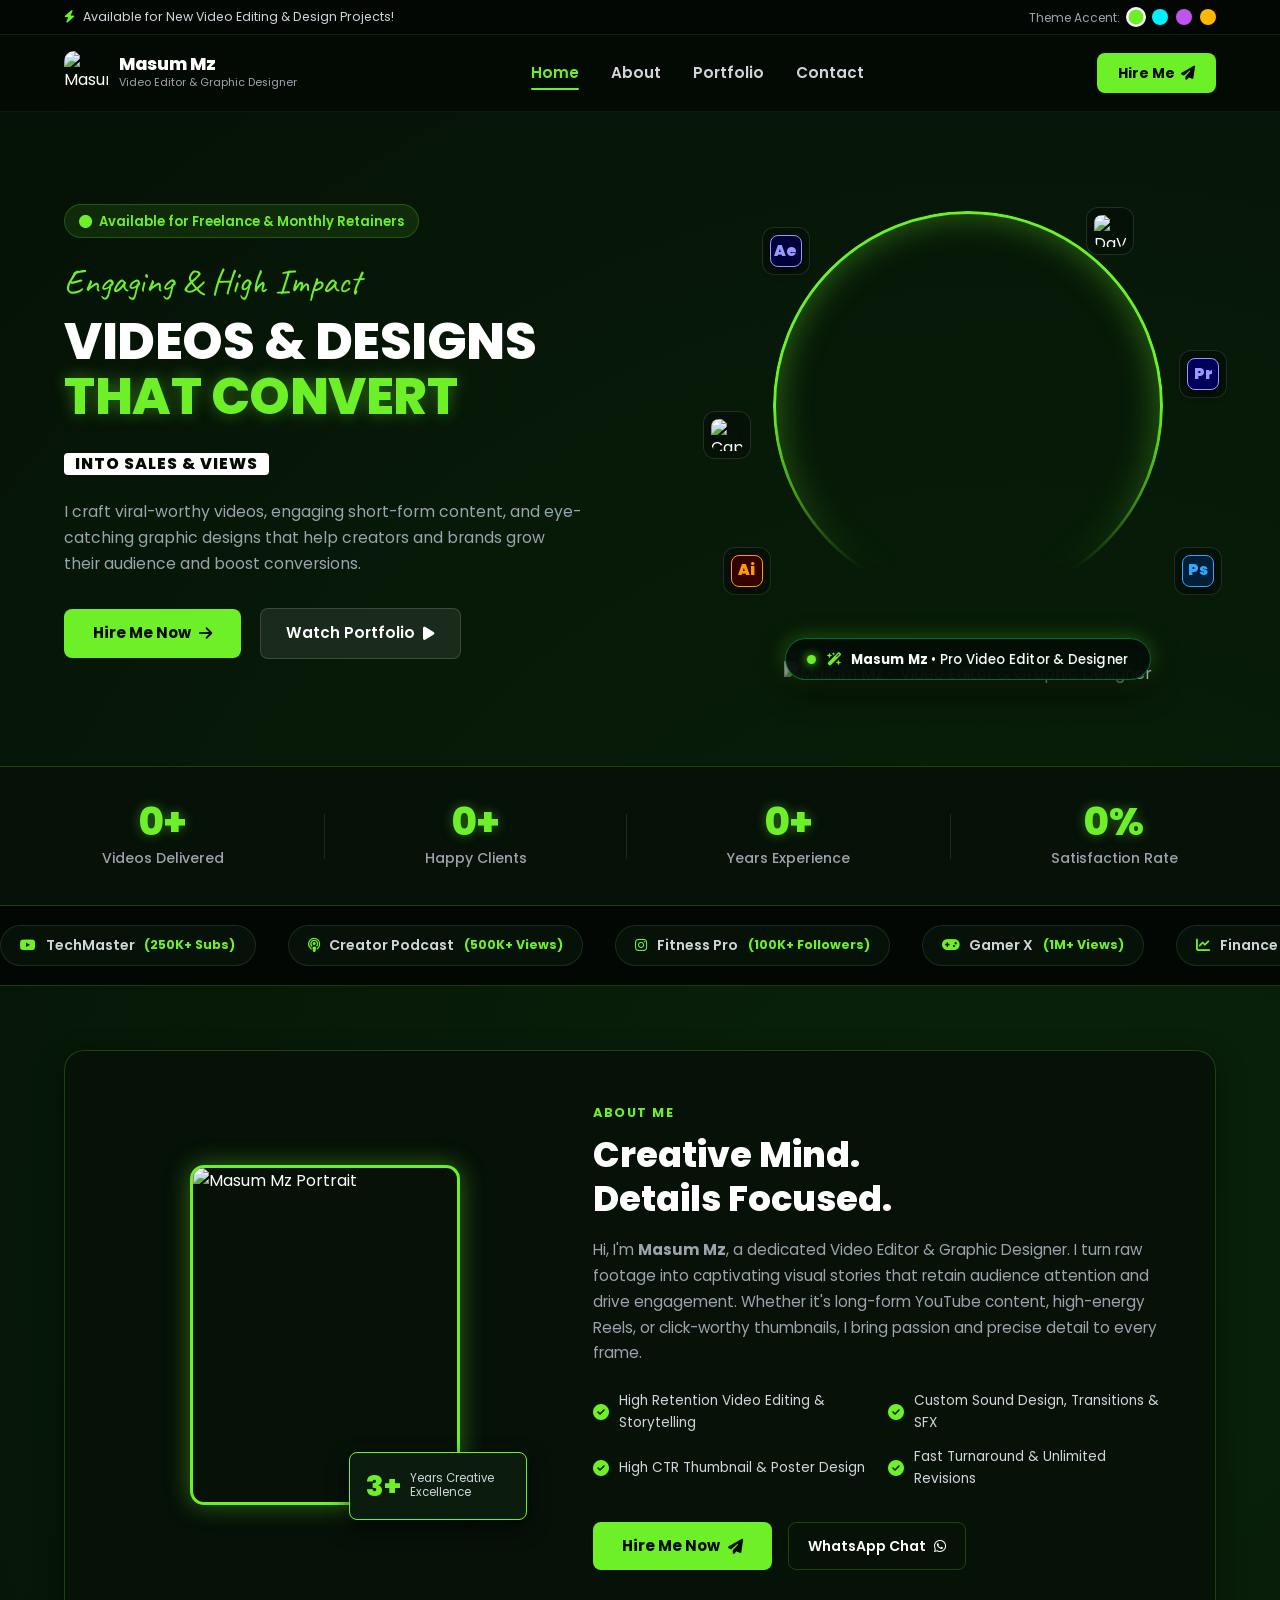
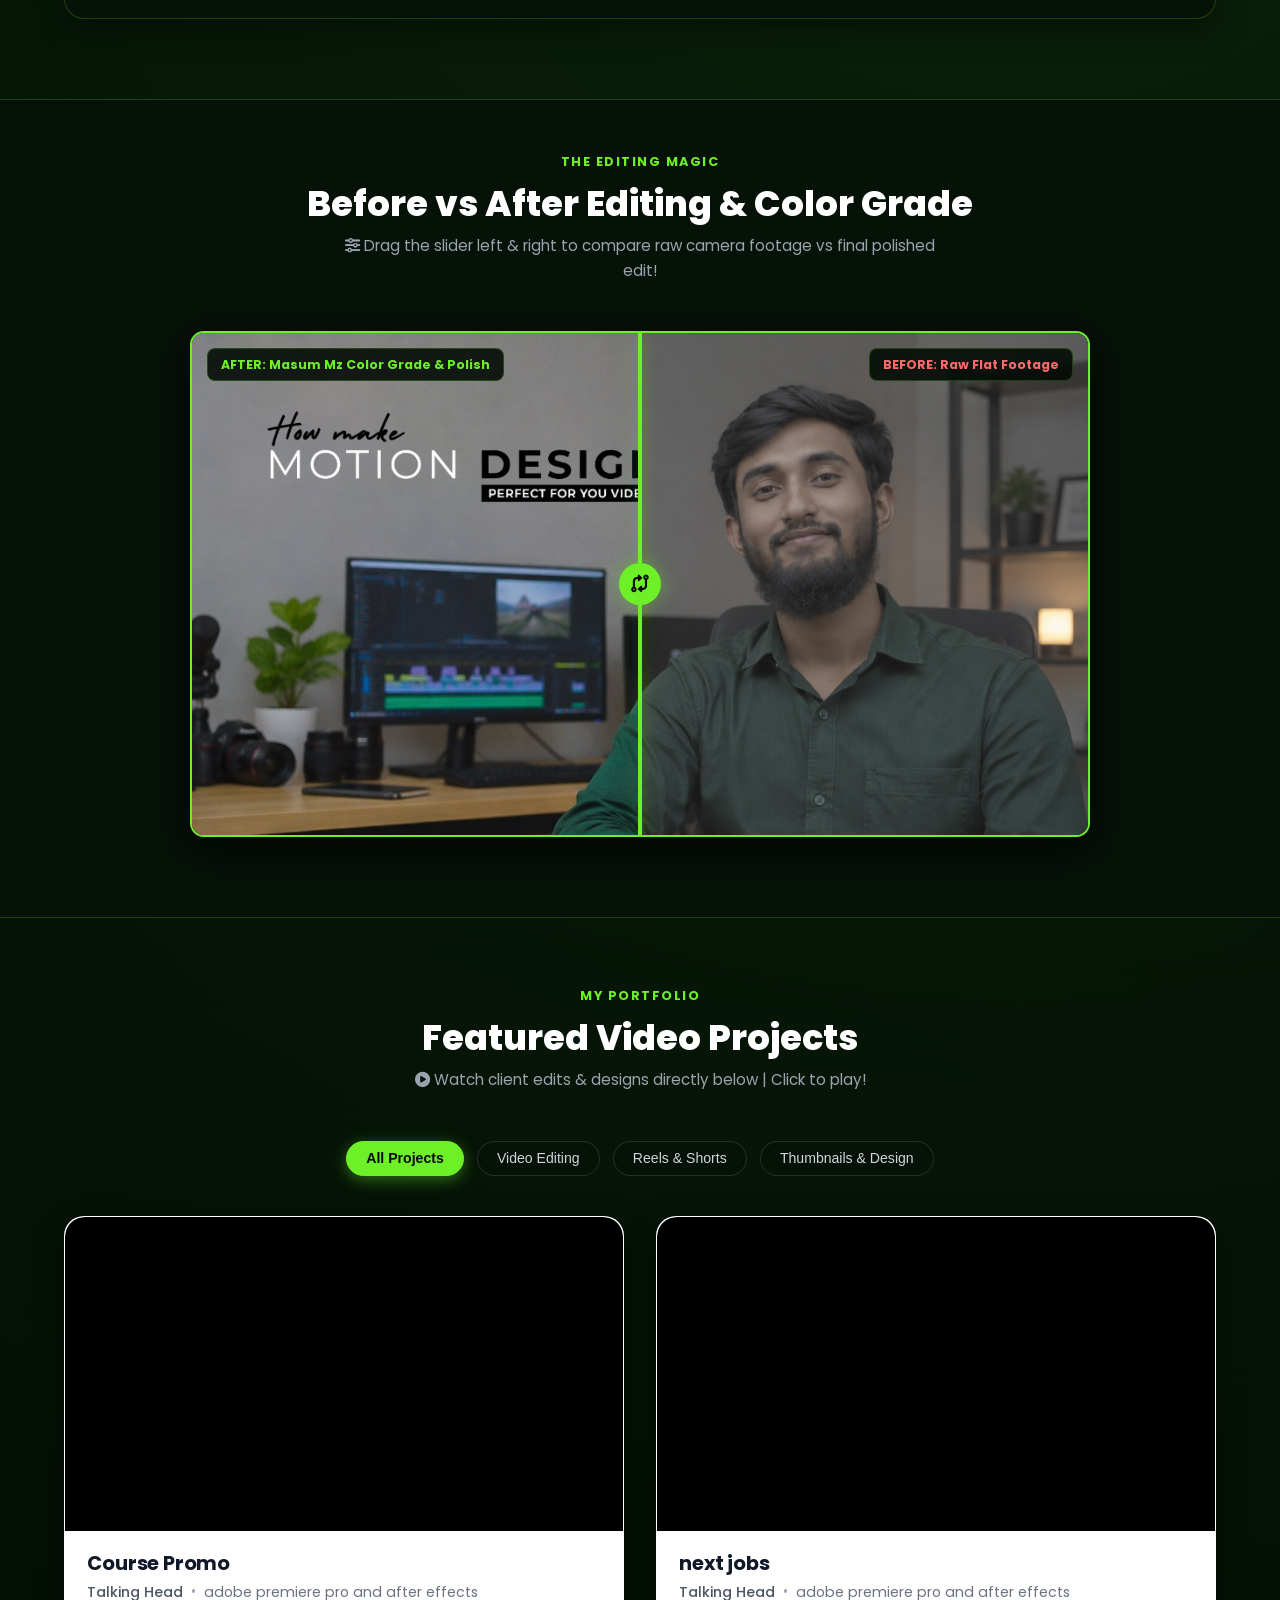
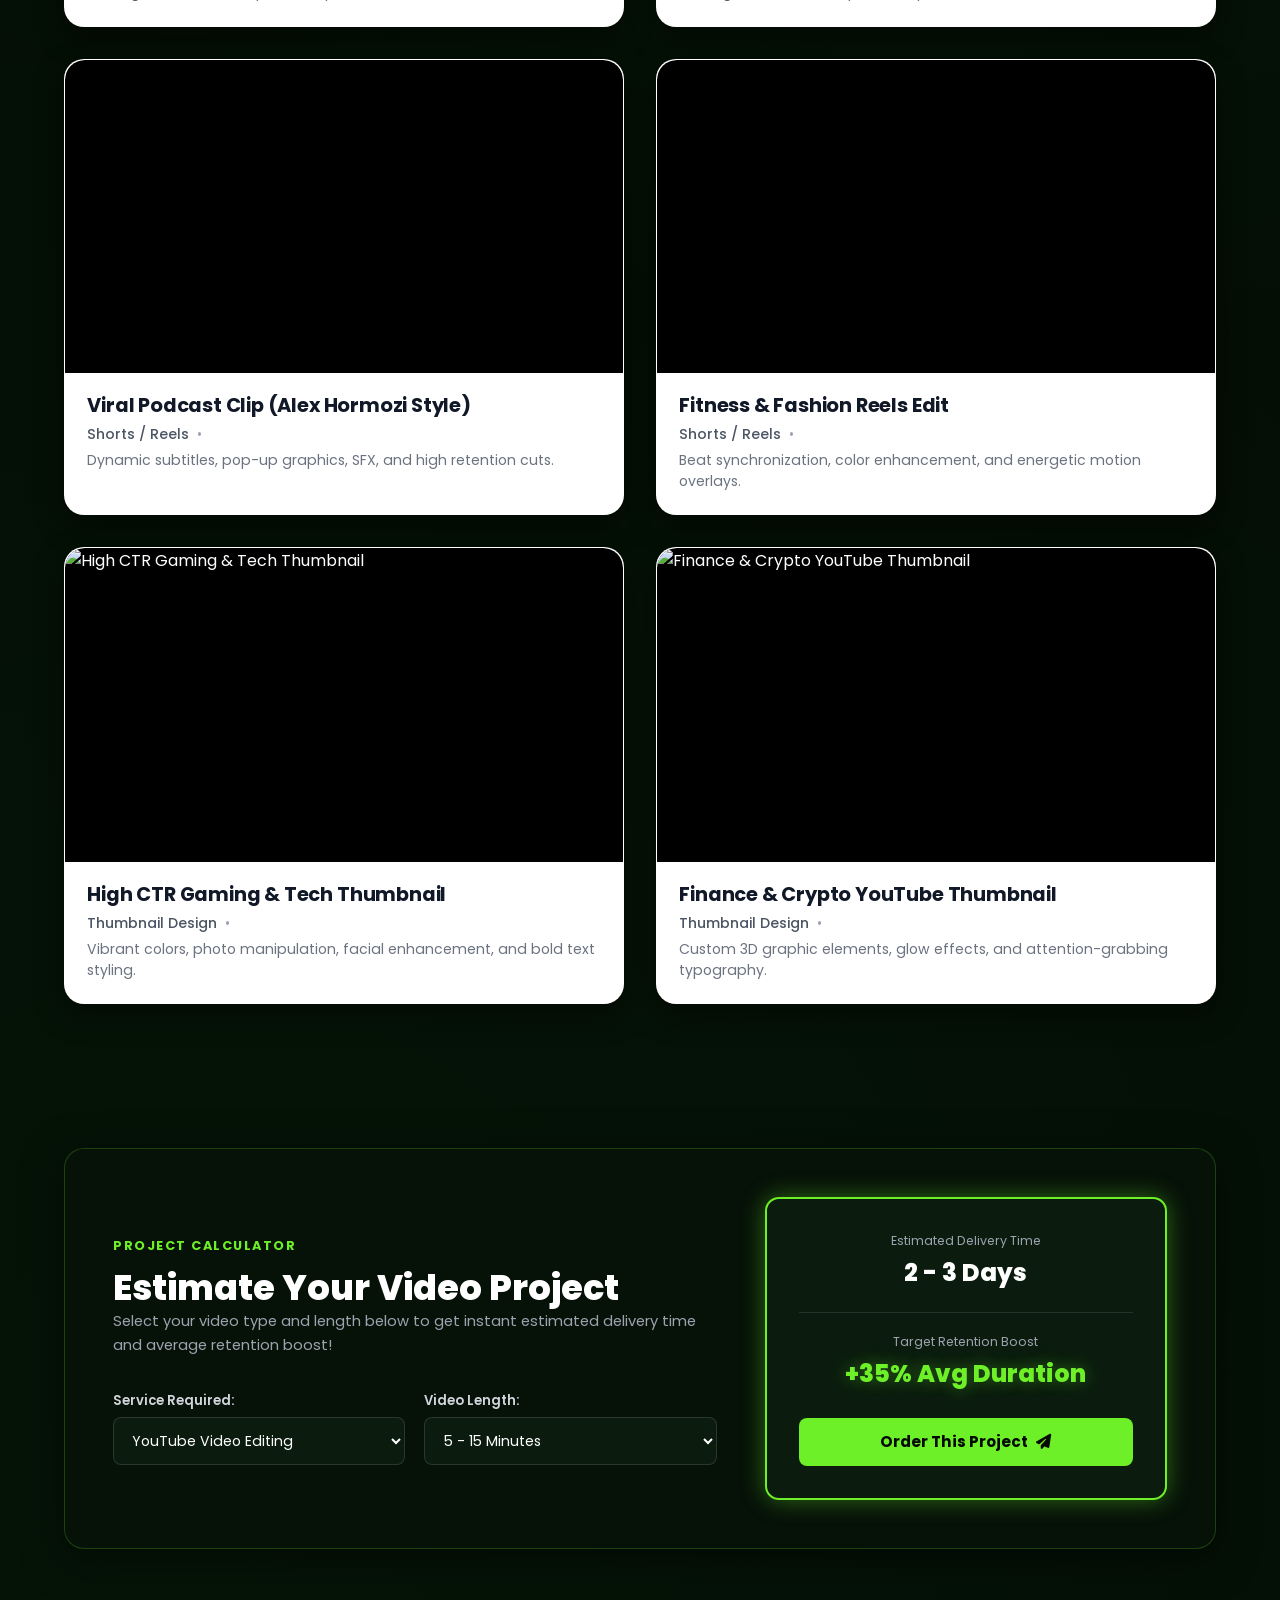
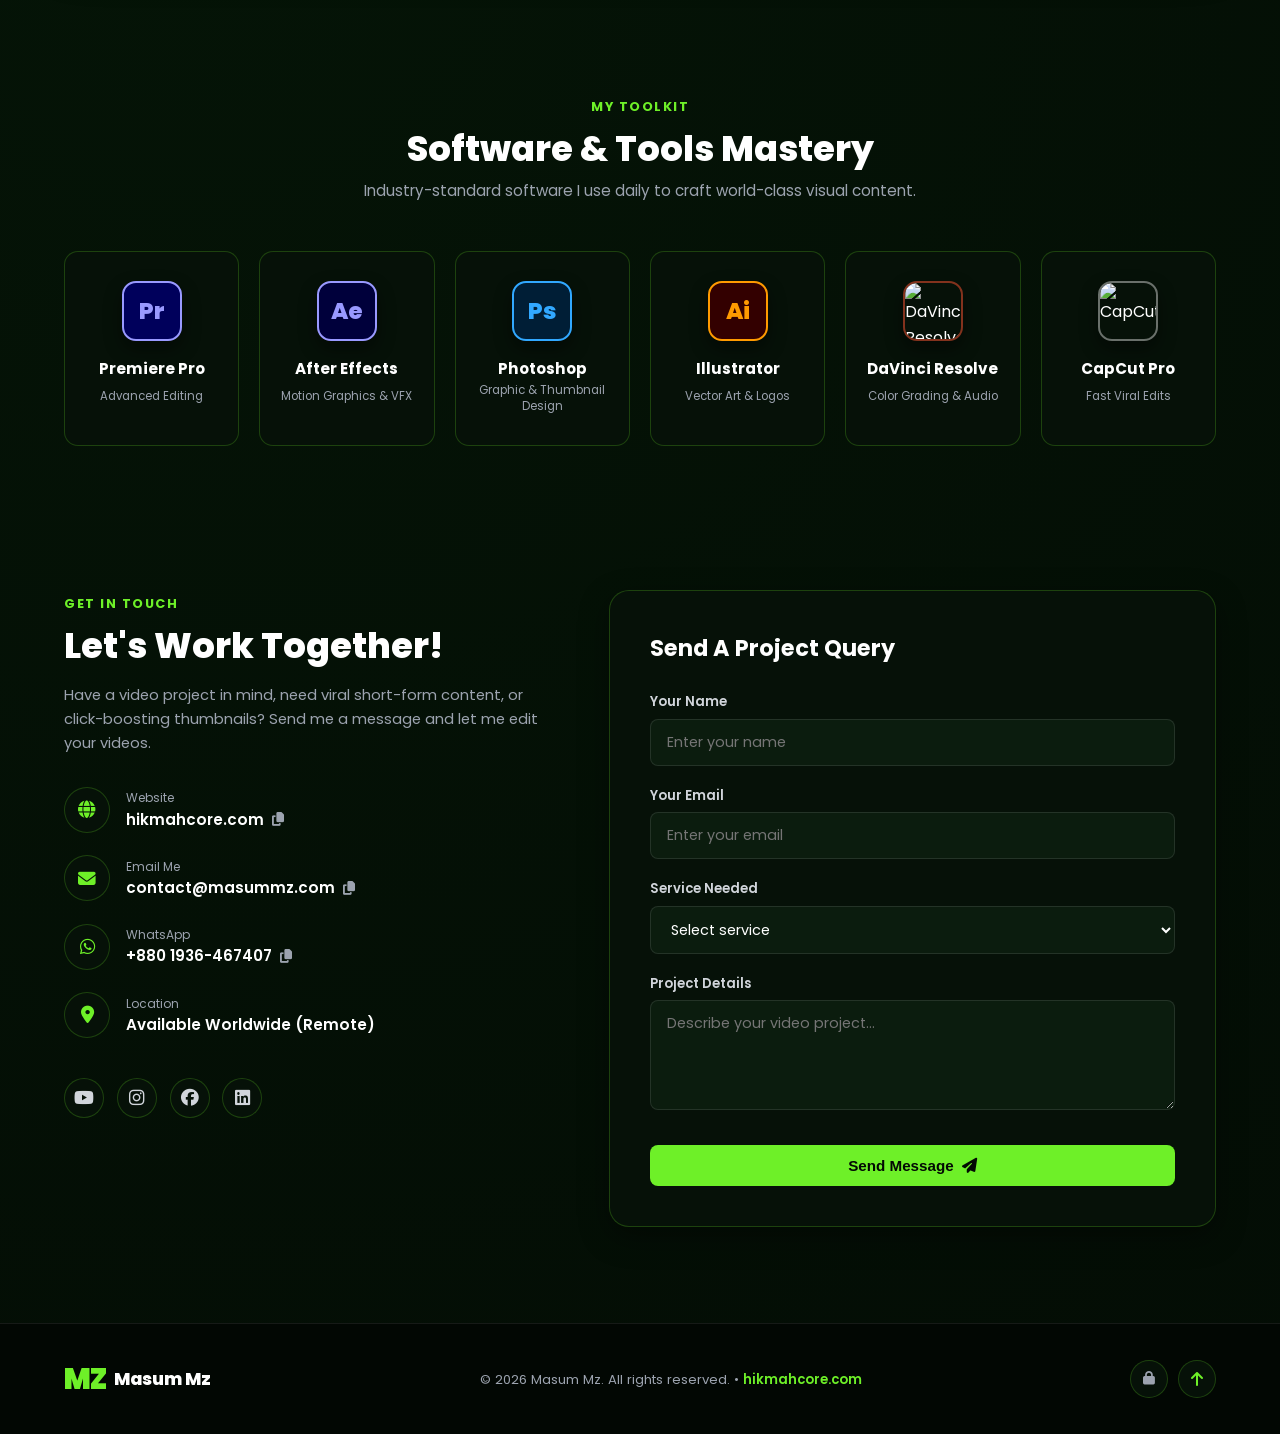
==== commit de44da78: "feat(showcase): implement real before/after color grading comparison slider with desk studio photos" ====
--- a/index.html
+++ b/index.html
@@ -231,15 +231,15 @@
 
       <div class="ba-comparison-wrapper">
         <div class="ba-card">
-          <!-- Layer 1: BEFORE (Raw Dull Footage) -->
+          <!-- Layer 1: BEFORE (Raw Flat Footage) -->
           <div class="ba-layer ba-before-layer">
-            <video src="https://assets.mixkit.co/videos/preview/mixkit-working-on-a-video-editing-software-41618-large.mp4" autoplay loop muted playsinline class="ba-video raw-filter"></video>
+            <img src="assets/before-color-grade.png" alt="BEFORE: Raw Flat Footage" class="ba-image" loading="lazy">
             <span class="ba-label label-before">BEFORE: Raw Flat Footage</span>
           </div>
 
-          <!-- Layer 2: AFTER (Granded & SFX Enhanced) -->
+          <!-- Layer 2: AFTER (Color Graded & SFX Enhanced) -->
           <div class="ba-layer ba-after-layer" id="baAfterLayer">
-            <video src="https://assets.mixkit.co/videos/preview/mixkit-working-on-a-video-editing-software-41618-large.mp4" autoplay loop muted playsinline class="ba-video vivid-filter"></video>
+            <img src="assets/after-color-grade.jpg" alt="AFTER: Masum Mz Color Grade & Polish" class="ba-image" loading="lazy">
             <span class="ba-label label-after">AFTER: Masum Mz Color Grade & Polish</span>
           </div>
 
--- a/style.css
+++ b/style.css
@@ -829,7 +829,8 @@
 .ba-card {
   position: relative;
   width: 100%;
-  height: 420px;
+  aspect-ratio: 16 / 9;
+  max-height: 520px;
   border-radius: var(--border-radius-md);
   overflow: hidden;
   border: 2px solid var(--primary-green);
@@ -854,10 +855,14 @@
   clip-path: polygon(0 0, 50% 0, 50% 100%, 0 100%);
 }
 
-.ba-video {
+.ba-video,
+.ba-image {
   width: 100%;
   height: 100%;
   object-fit: cover;
+  display: block;
+  user-select: none;
+  -webkit-user-drag: none;
 }
 
 .raw-filter {
@@ -1973,7 +1978,8 @@
   }
 
   .ba-card {
-    height: 300px;
+    height: auto;
+    aspect-ratio: 16 / 9;
   }
 
   .tools-grid {
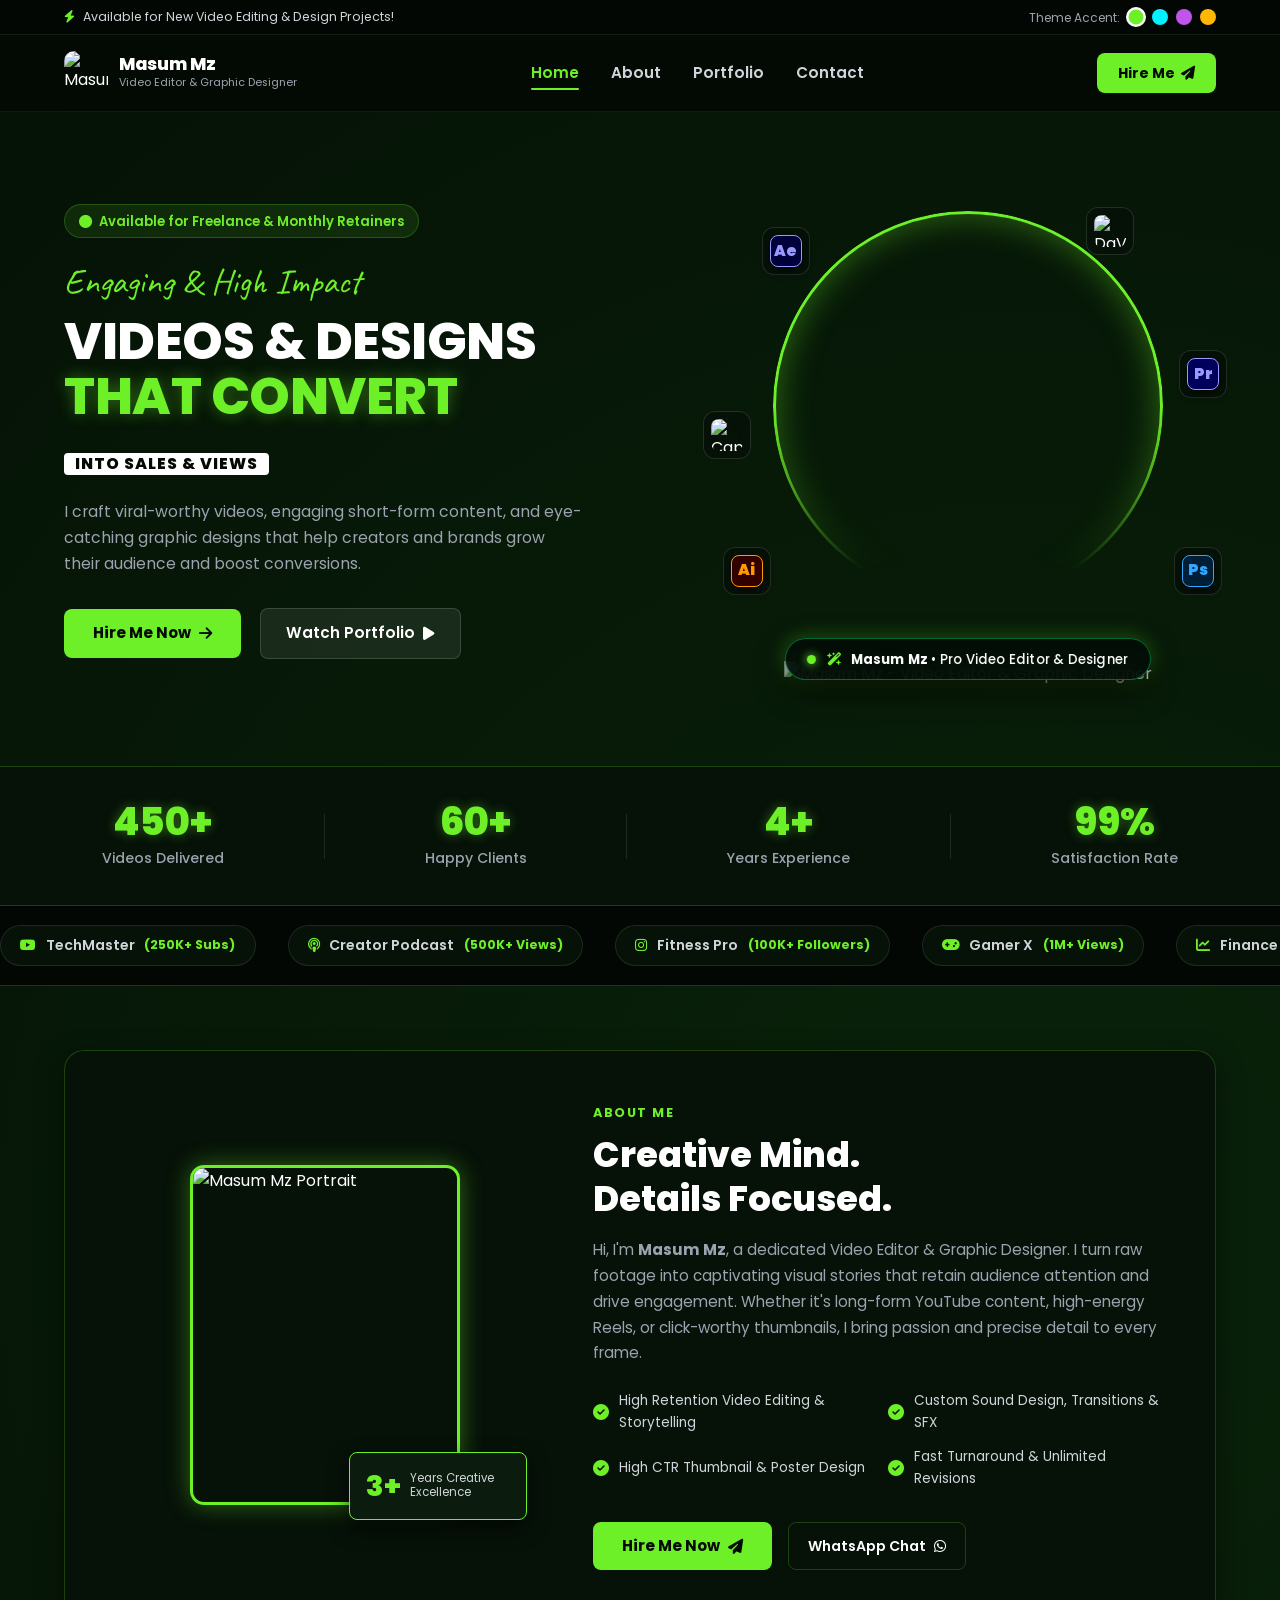
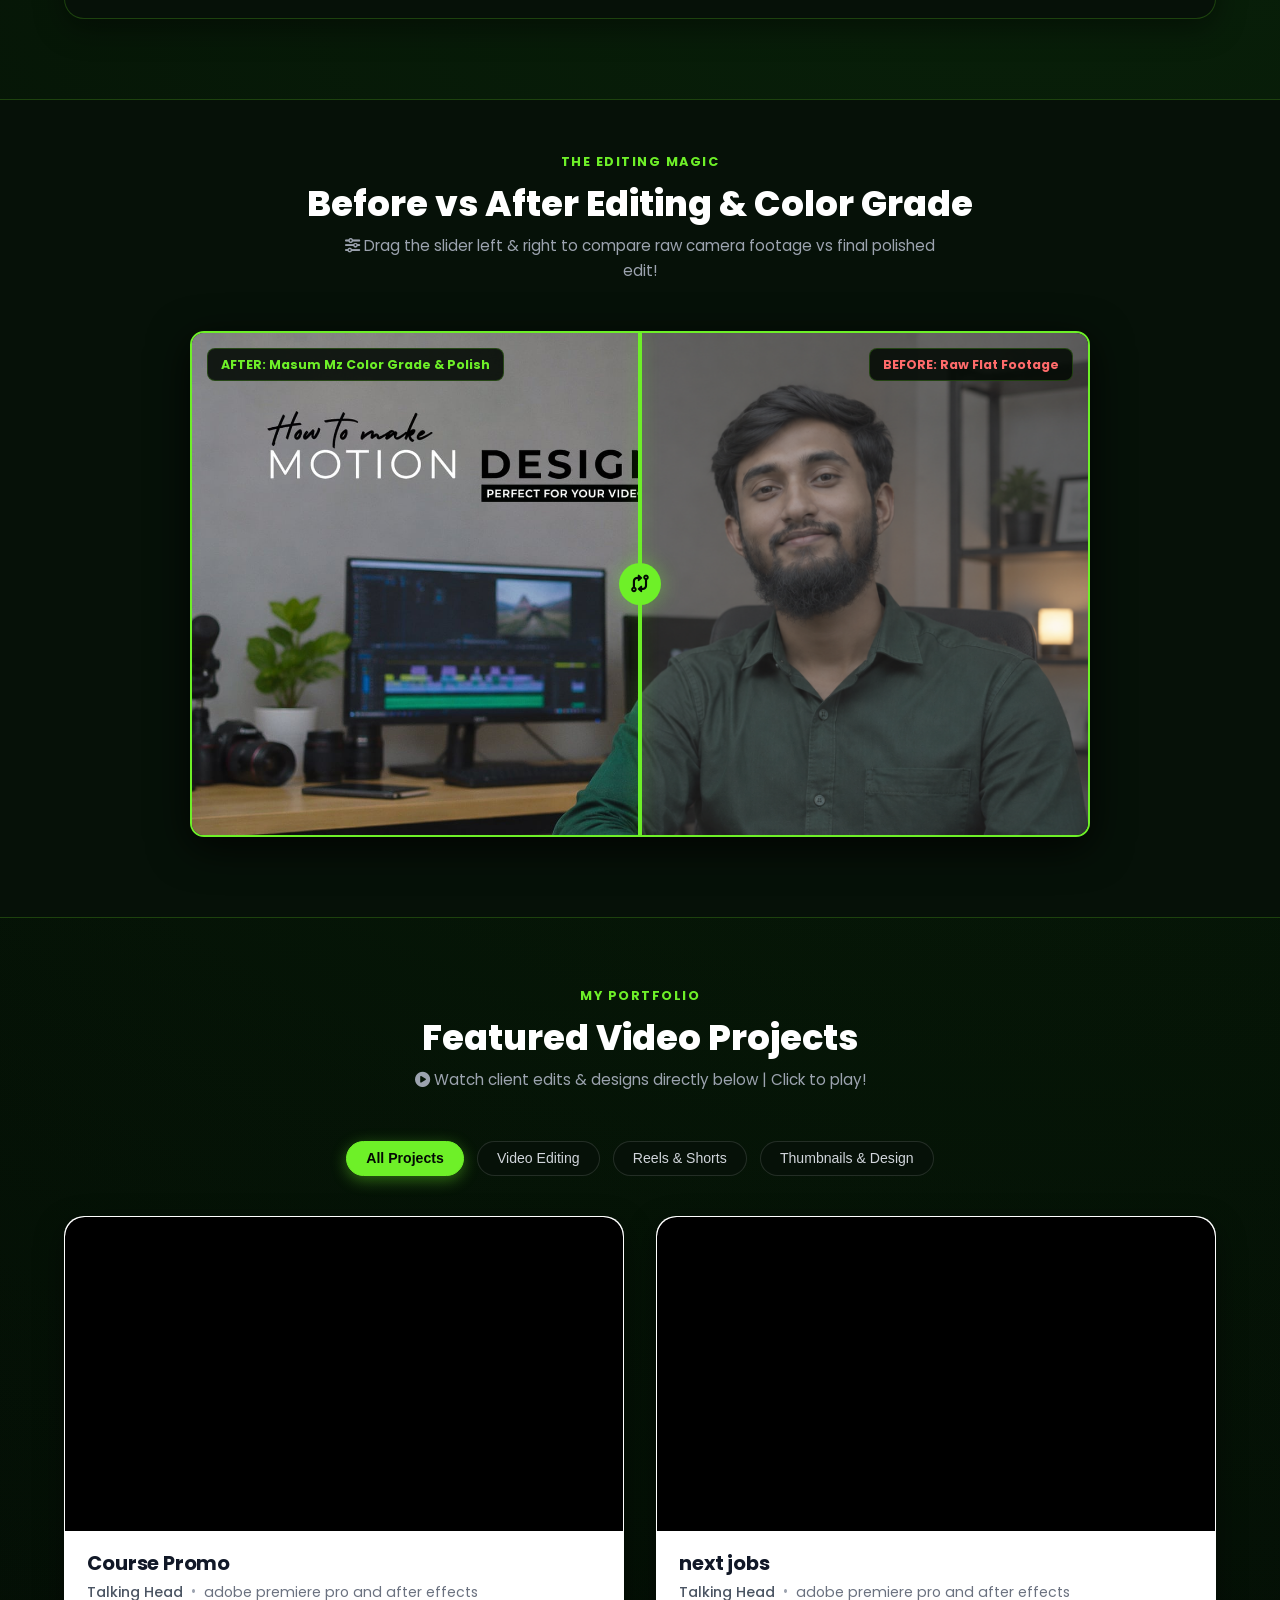
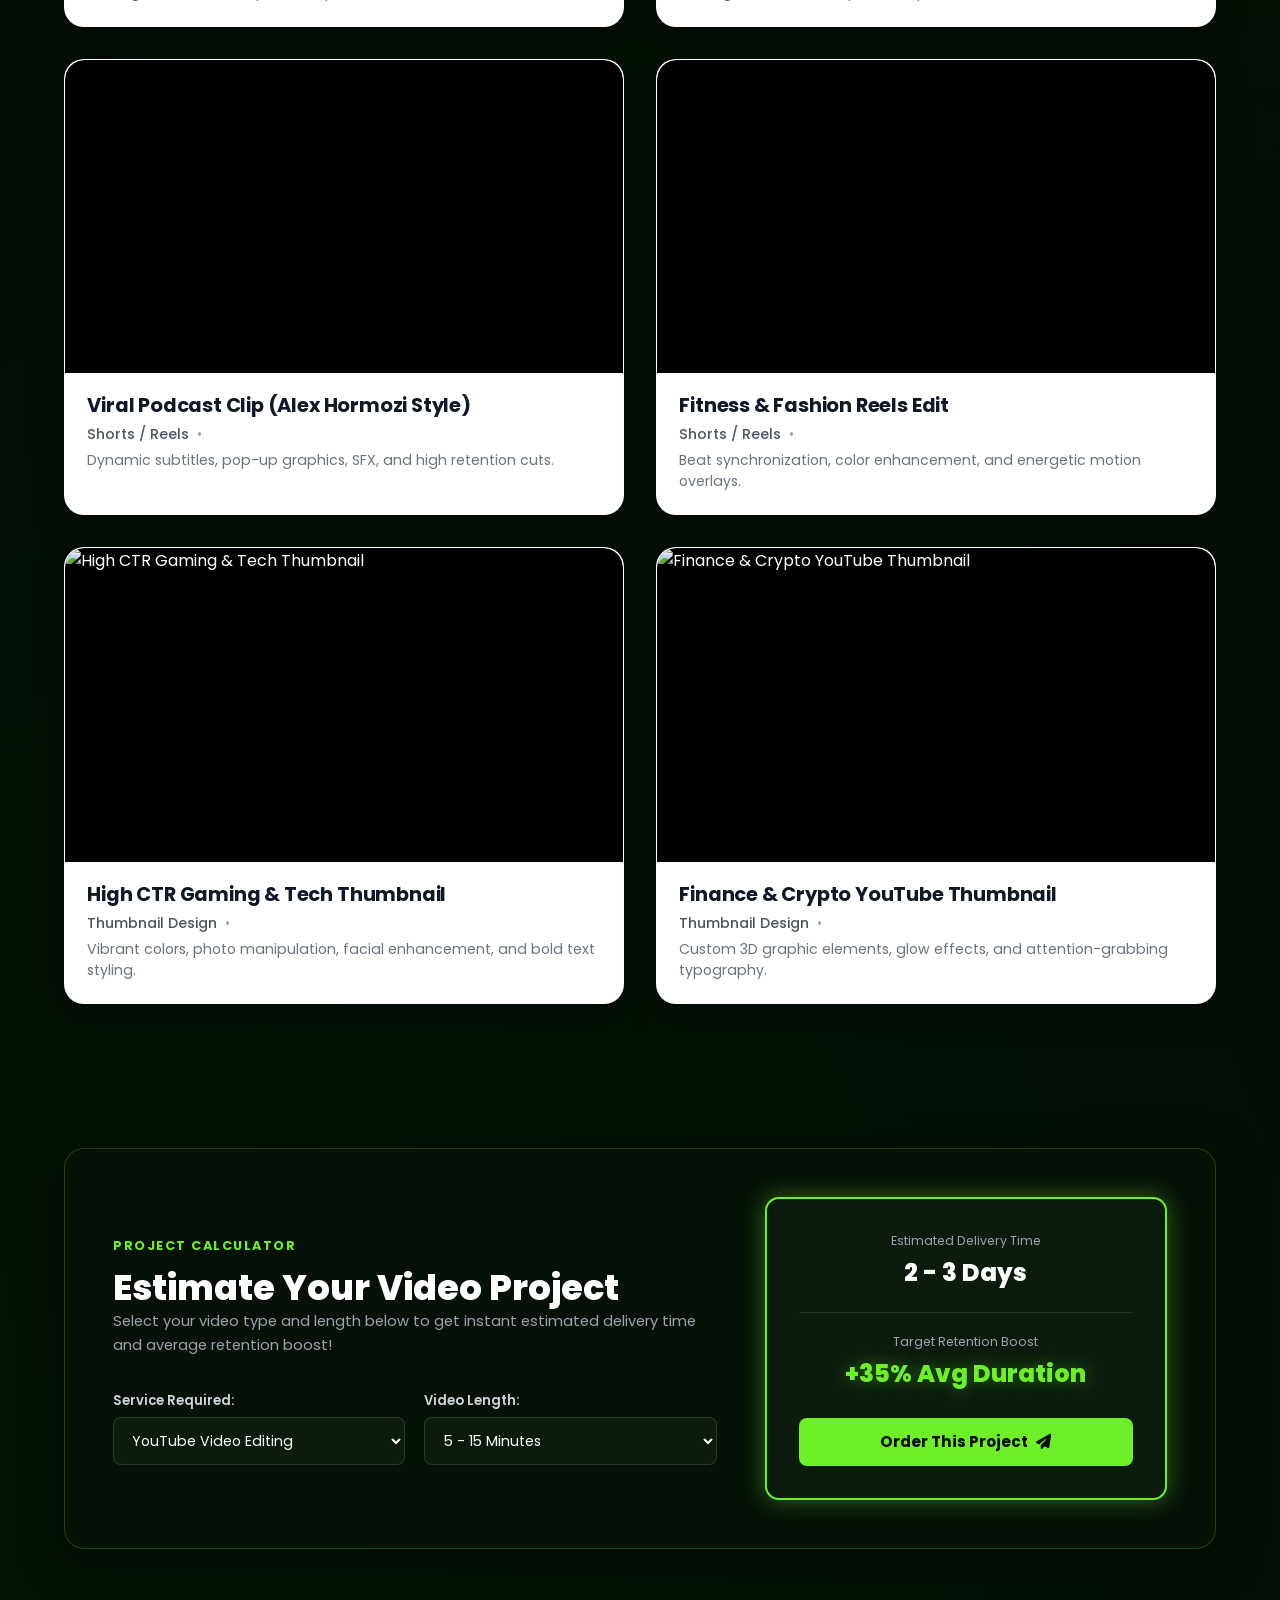
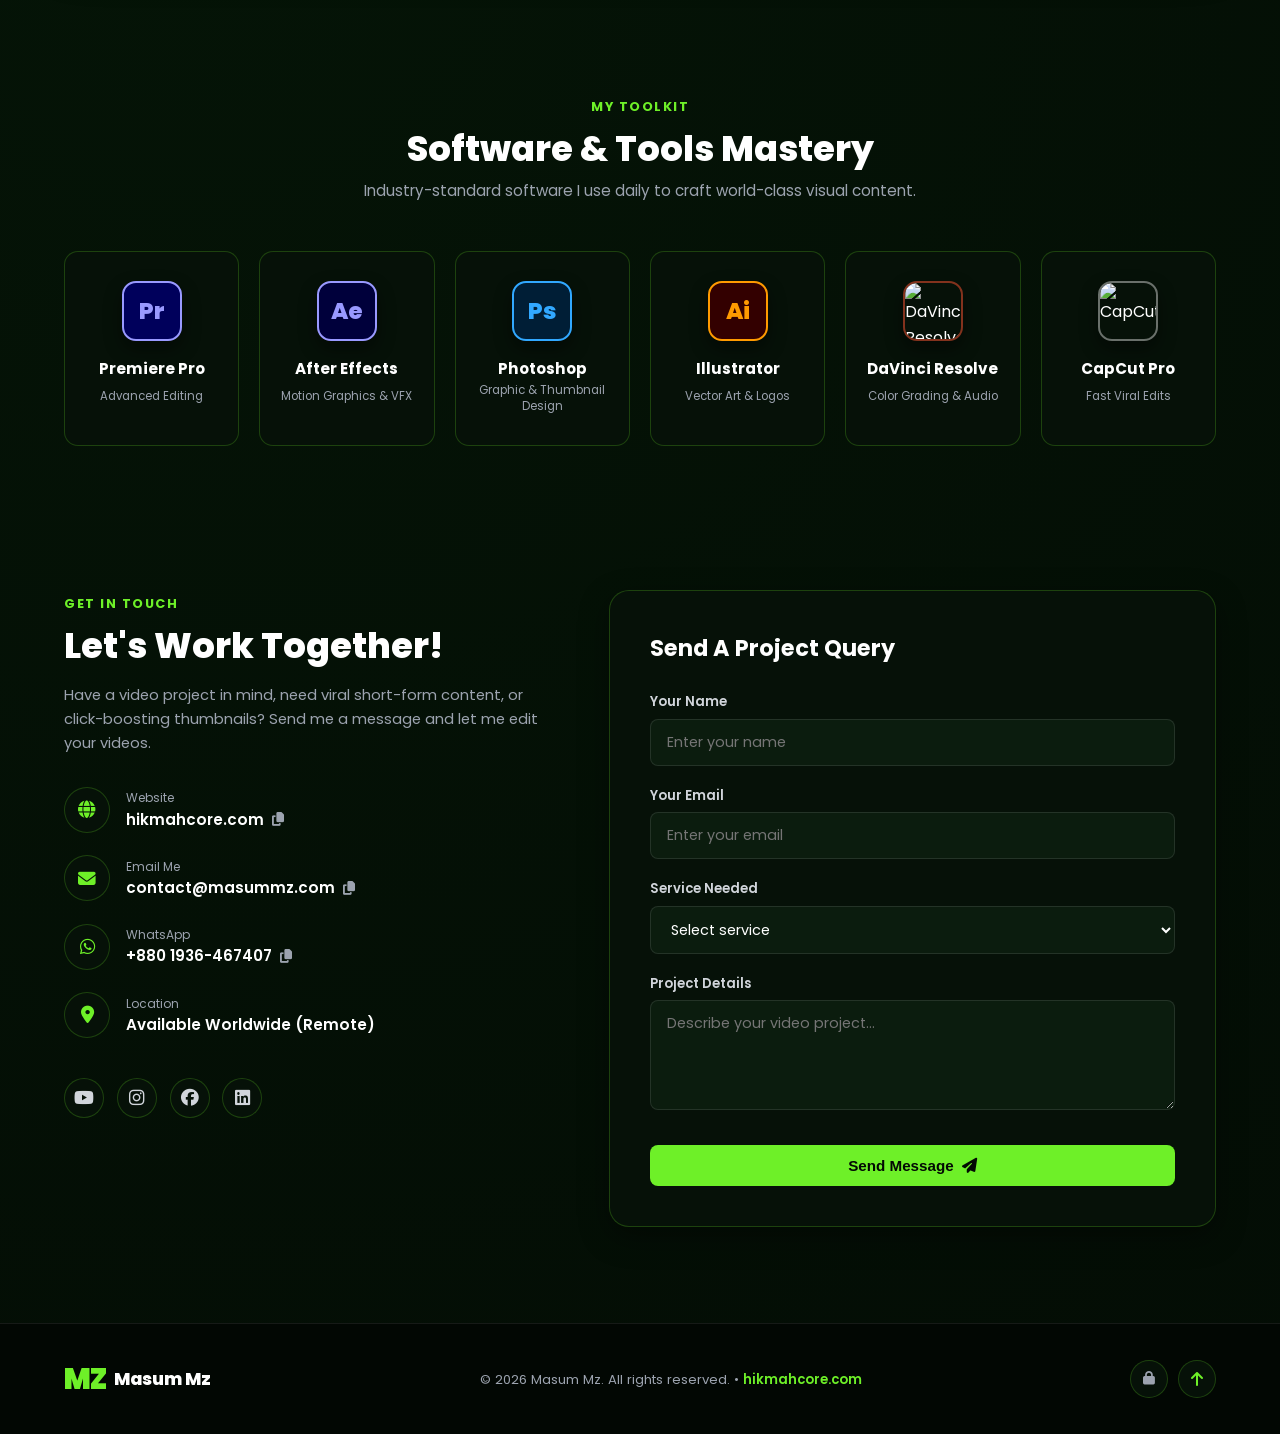
==== commit 25ce9a0c: "feat(showcase): replace after photo with titled thumbnail and make comparison slider fully responsiv" ====
--- a/index.html
+++ b/index.html
@@ -234,13 +234,13 @@
           <!-- Layer 1: BEFORE (Raw Flat Footage) -->
           <div class="ba-layer ba-before-layer">
             <img src="assets/before-color-grade.png" alt="BEFORE: Raw Flat Footage" class="ba-image" loading="lazy">
-            <span class="ba-label label-before">BEFORE: Raw Flat Footage</span>
+            <span class="ba-label label-before">BEFORE<span class="ba-label-extra">: Raw Flat Footage</span></span>
           </div>
 
           <!-- Layer 2: AFTER (Color Graded & SFX Enhanced) -->
           <div class="ba-layer ba-after-layer" id="baAfterLayer">
             <img src="assets/after-color-grade.jpg" alt="AFTER: Masum Mz Color Grade & Polish" class="ba-image" loading="lazy">
-            <span class="ba-label label-after">AFTER: Masum Mz Color Grade & Polish</span>
+            <span class="ba-label label-after">AFTER<span class="ba-label-extra">: Masum Mz Color Grade & Polish</span></span>
           </div>
 
           <!-- Slider Controls -->
--- a/style.css
+++ b/style.css
@@ -830,12 +830,13 @@
   position: relative;
   width: 100%;
   aspect-ratio: 16 / 9;
-  max-height: 520px;
   border-radius: var(--border-radius-md);
   overflow: hidden;
   border: 2px solid var(--primary-green);
   box-shadow: 0 10px 40px rgba(0, 0, 0, 0.8);
   user-select: none;
+  -webkit-user-select: none;
+  -webkit-tap-highlight-color: transparent;
 }
 
 .ba-layer {
@@ -875,19 +876,23 @@
 
 .ba-label {
   position: absolute;
-  top: 15px;
+  top: clamp(8px, 2vw, 15px);
+  max-width: calc(50% - 24px);
   background-color: rgba(3, 10, 4, 0.88);
   color: var(--text-main);
   border: 1px solid var(--card-border);
-  padding: 0.35rem 0.8rem;
+  padding: clamp(0.2rem, 0.6vw, 0.35rem) clamp(0.45rem, 1.4vw, 0.8rem);
   border-radius: var(--border-radius-sm);
-  font-size: 0.78rem;
+  font-size: clamp(0.62rem, 1.5vw, 0.78rem);
   font-weight: 700;
+  white-space: nowrap;
+  overflow: hidden;
+  text-overflow: ellipsis;
   z-index: 3;
 }
 
-.label-before { right: 15px; color: #ff6b6b; }
-.label-after { left: 15px; color: var(--primary-green); }
+.label-before { right: clamp(8px, 2vw, 15px); color: #ff6b6b; }
+.label-after { left: clamp(8px, 2vw, 15px); color: var(--primary-green); }
 
 .ba-handle {
   position: absolute;
@@ -907,15 +912,15 @@
   top: 50%;
   left: 50%;
   transform: translate(-50%, -50%);
-  width: 42px;
-  height: 42px;
+  width: clamp(32px, 5vw, 42px);
+  height: clamp(32px, 5vw, 42px);
   background-color: var(--primary-green);
   color: #030a04;
   border-radius: 50%;
   display: flex;
   align-items: center;
   justify-content: center;
-  font-size: 1.1rem;
+  font-size: clamp(0.85rem, 1.8vw, 1.1rem);
   box-shadow: 0 0 20px var(--glow-color);
 }
 
@@ -925,9 +930,12 @@
   left: 0;
   width: 100%;
   height: 100%;
+  margin: 0;
   opacity: 0;
   cursor: ew-resize;
   z-index: 5;
+  /* Let vertical swipes scroll the page while horizontal drags move the slider */
+  touch-action: pan-y;
 }
 
 /* Services Section */
@@ -2032,4 +2040,8 @@
     font-size: 0.8rem;
     padding: 0.45rem 0.9rem;
   }
-}
+
+  .ba-label-extra {
+    display: none;
+  }
+}
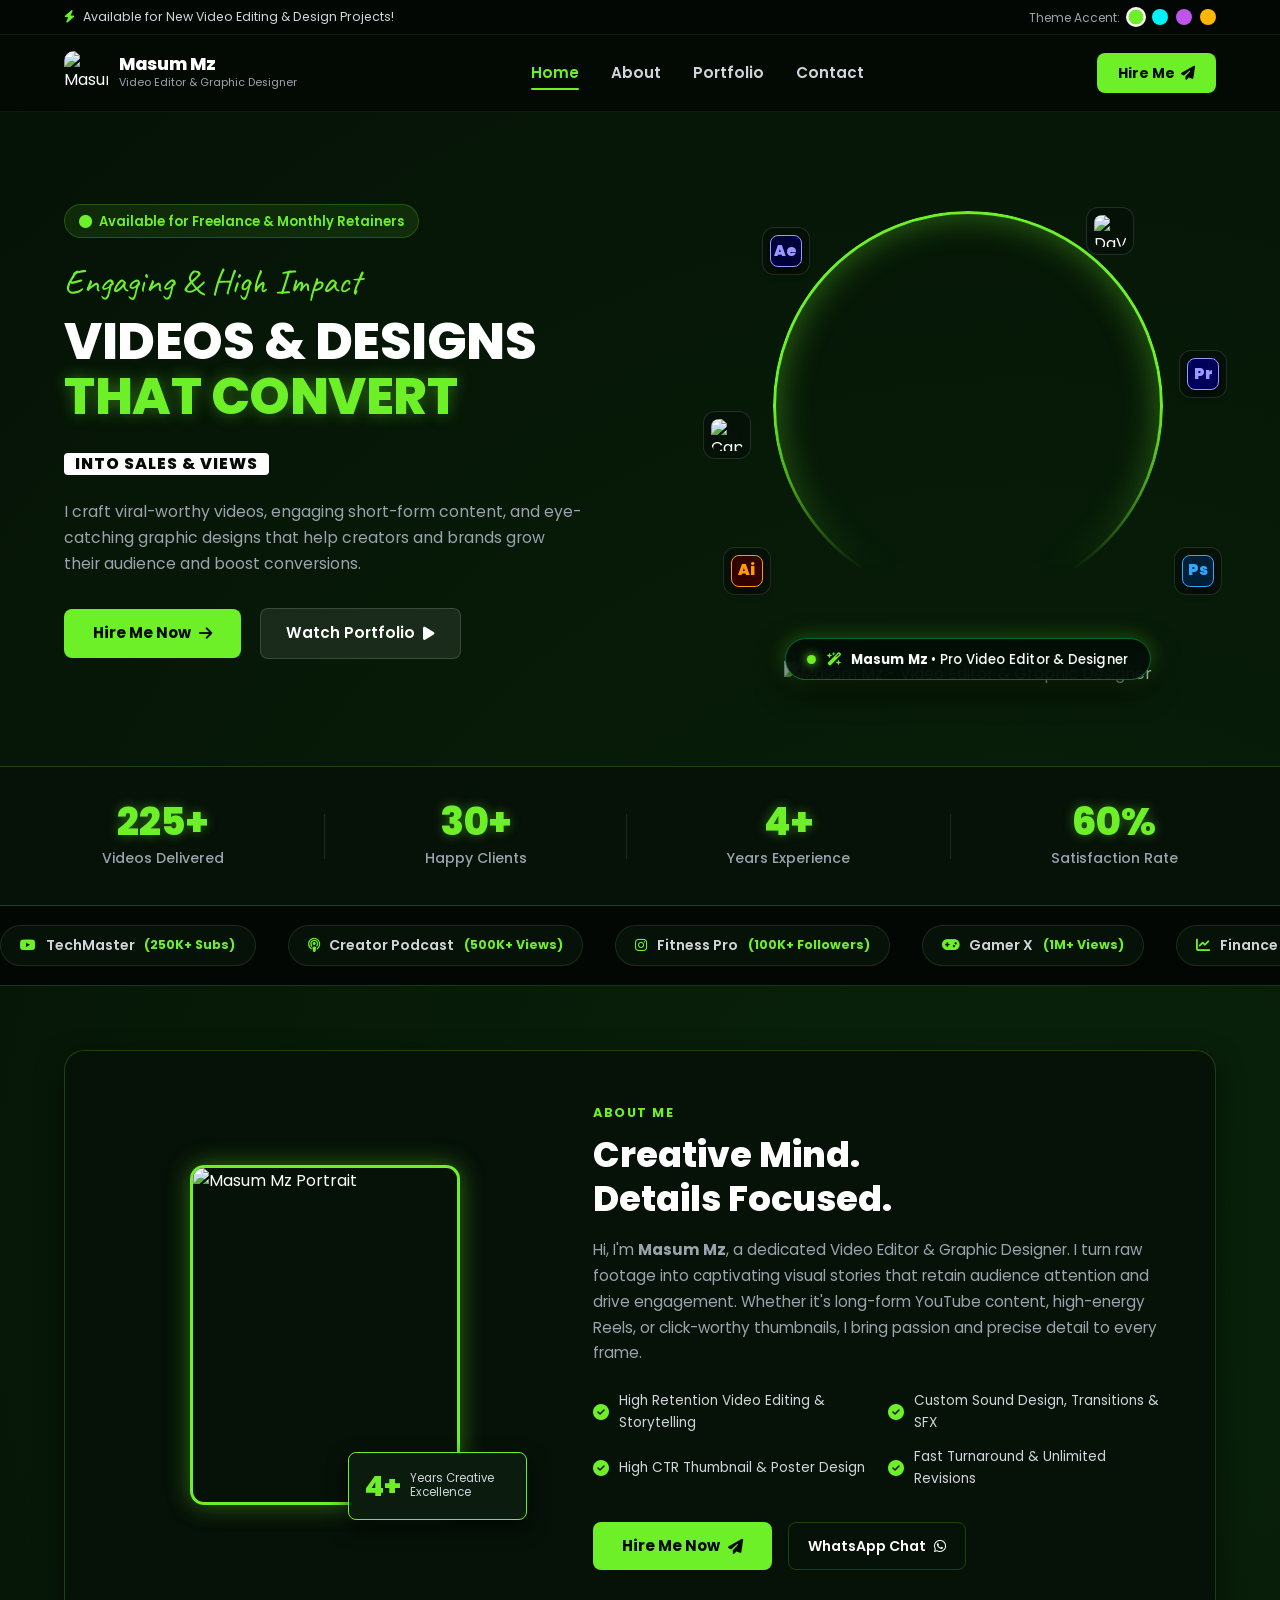
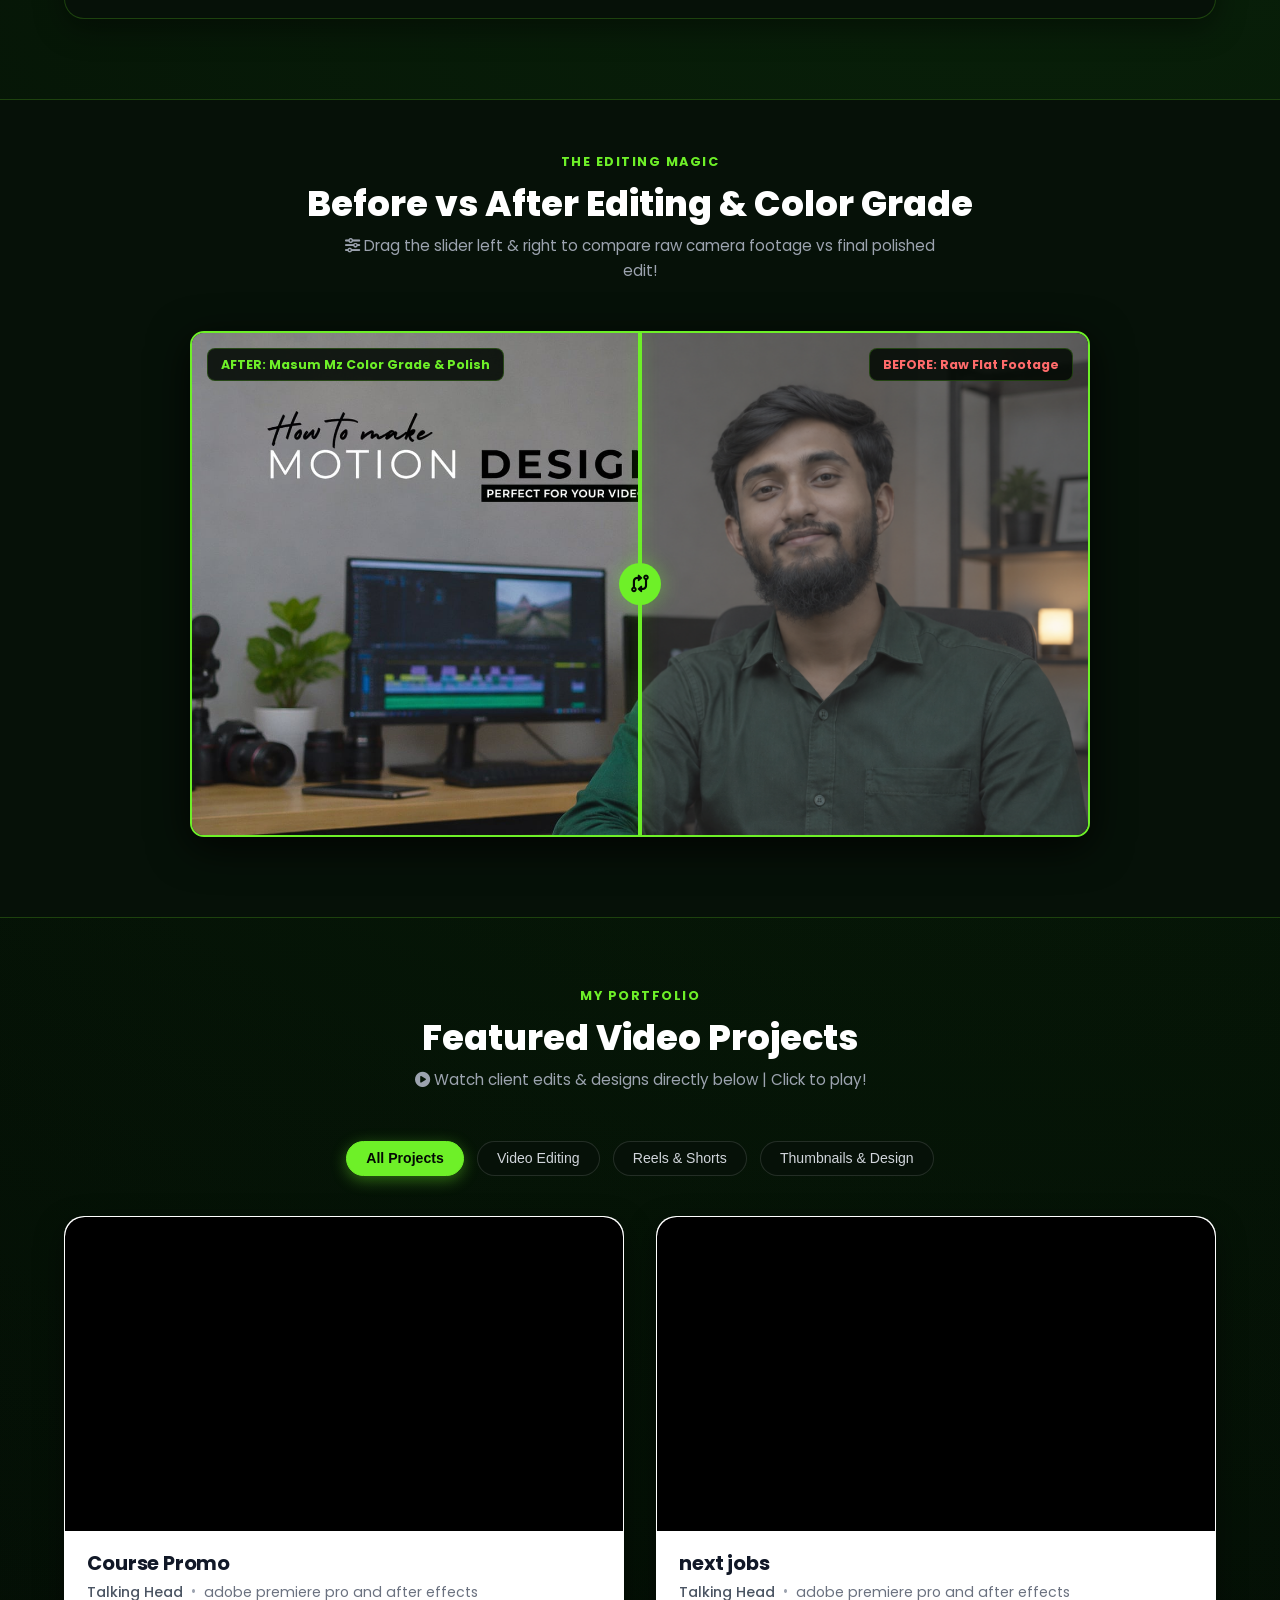
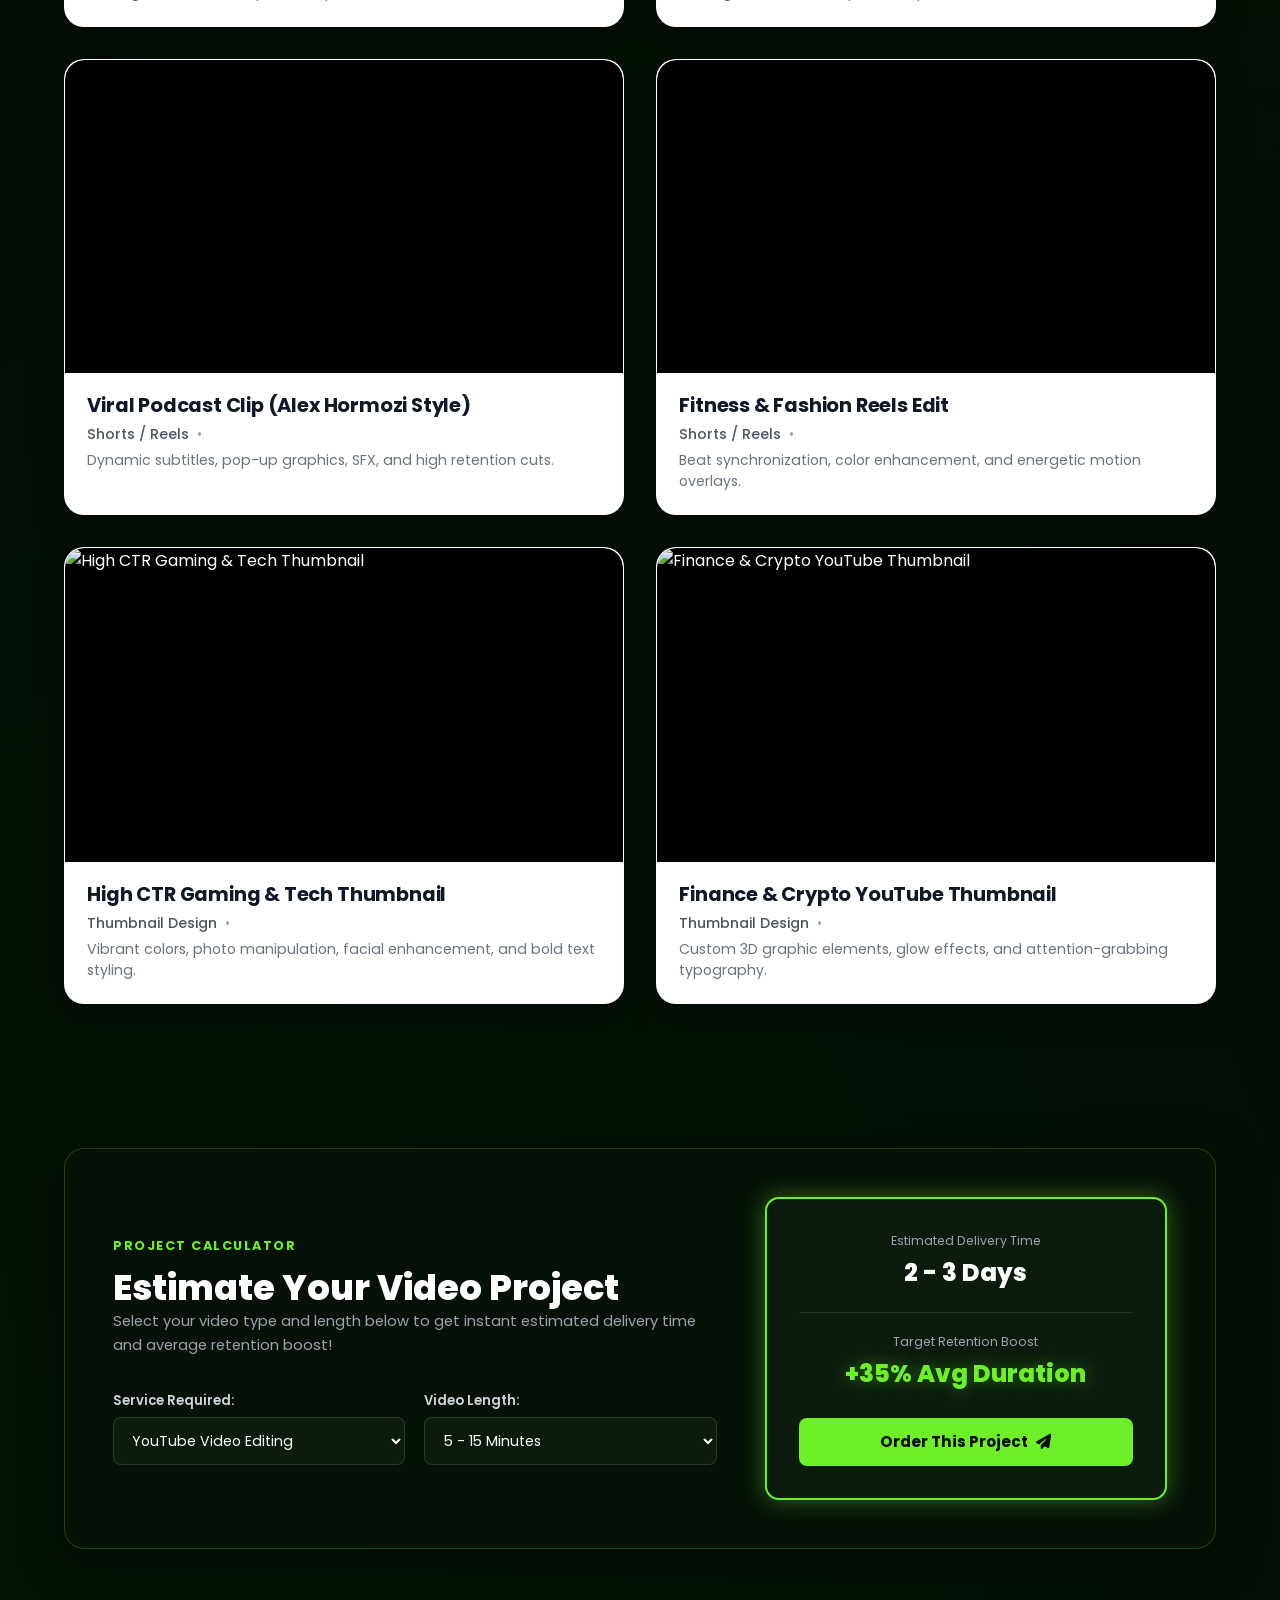
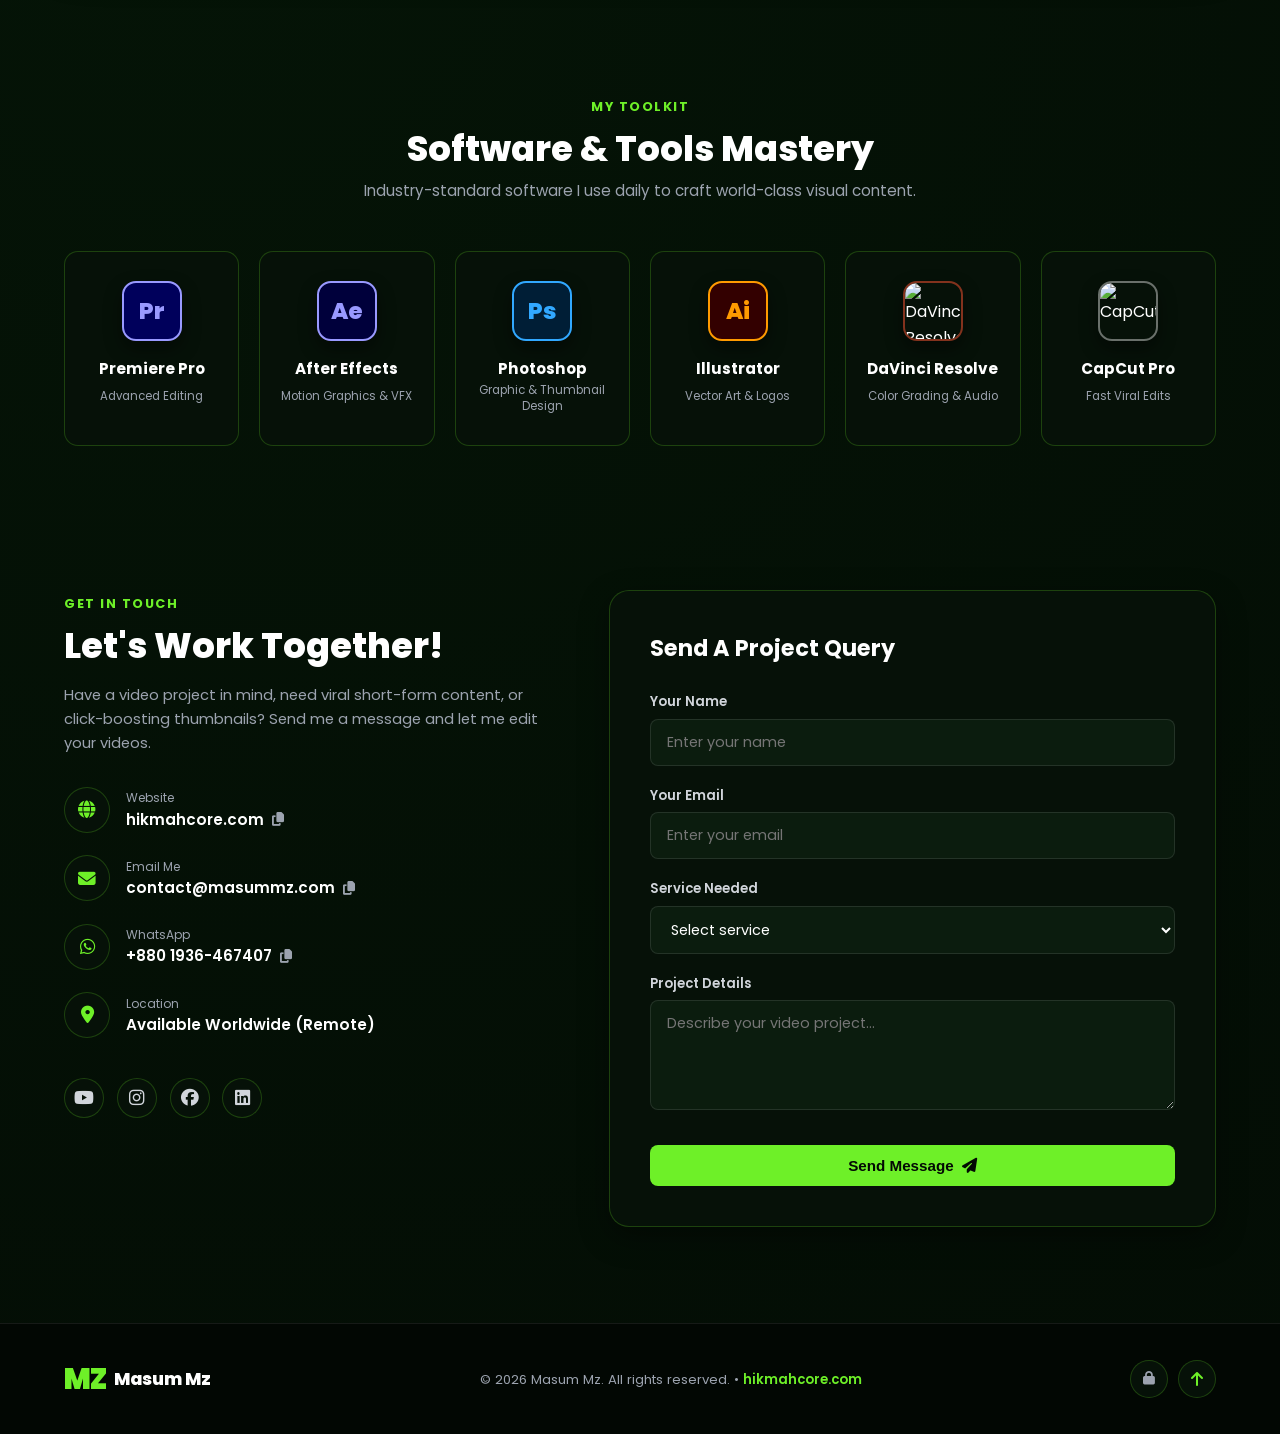
==== commit cf794211: "update(stats): change experience from 3+ to 4+ years" ====
--- a/index.html
+++ b/index.html
@@ -178,7 +178,7 @@
             <img src="assets/your-portrait.jpg" alt="Masum Mz Portrait">
           </div>
           <div class="experience-badge">
-            <span class="exp-years">3+</span>
+            <span class="exp-years">4+</span>
             <span class="exp-text">Years Creative Excellence</span>
           </div>
         </div>
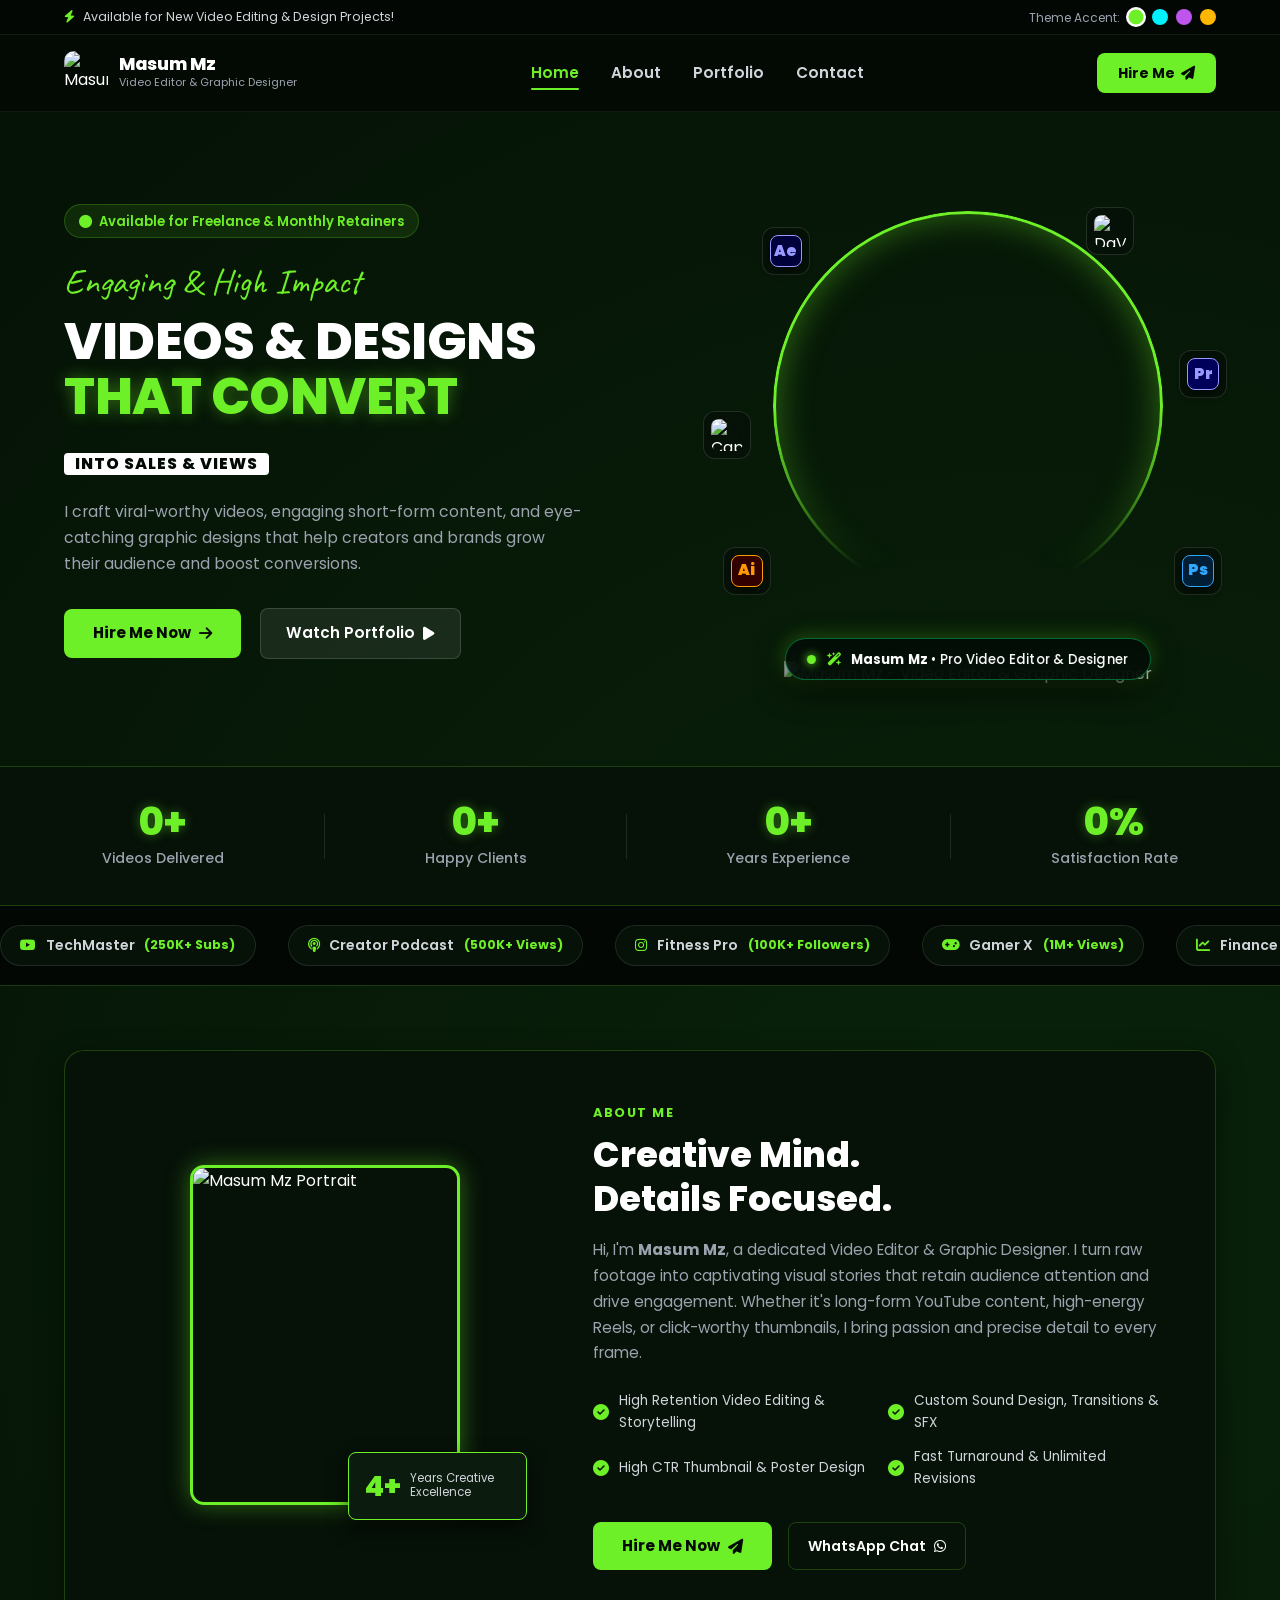
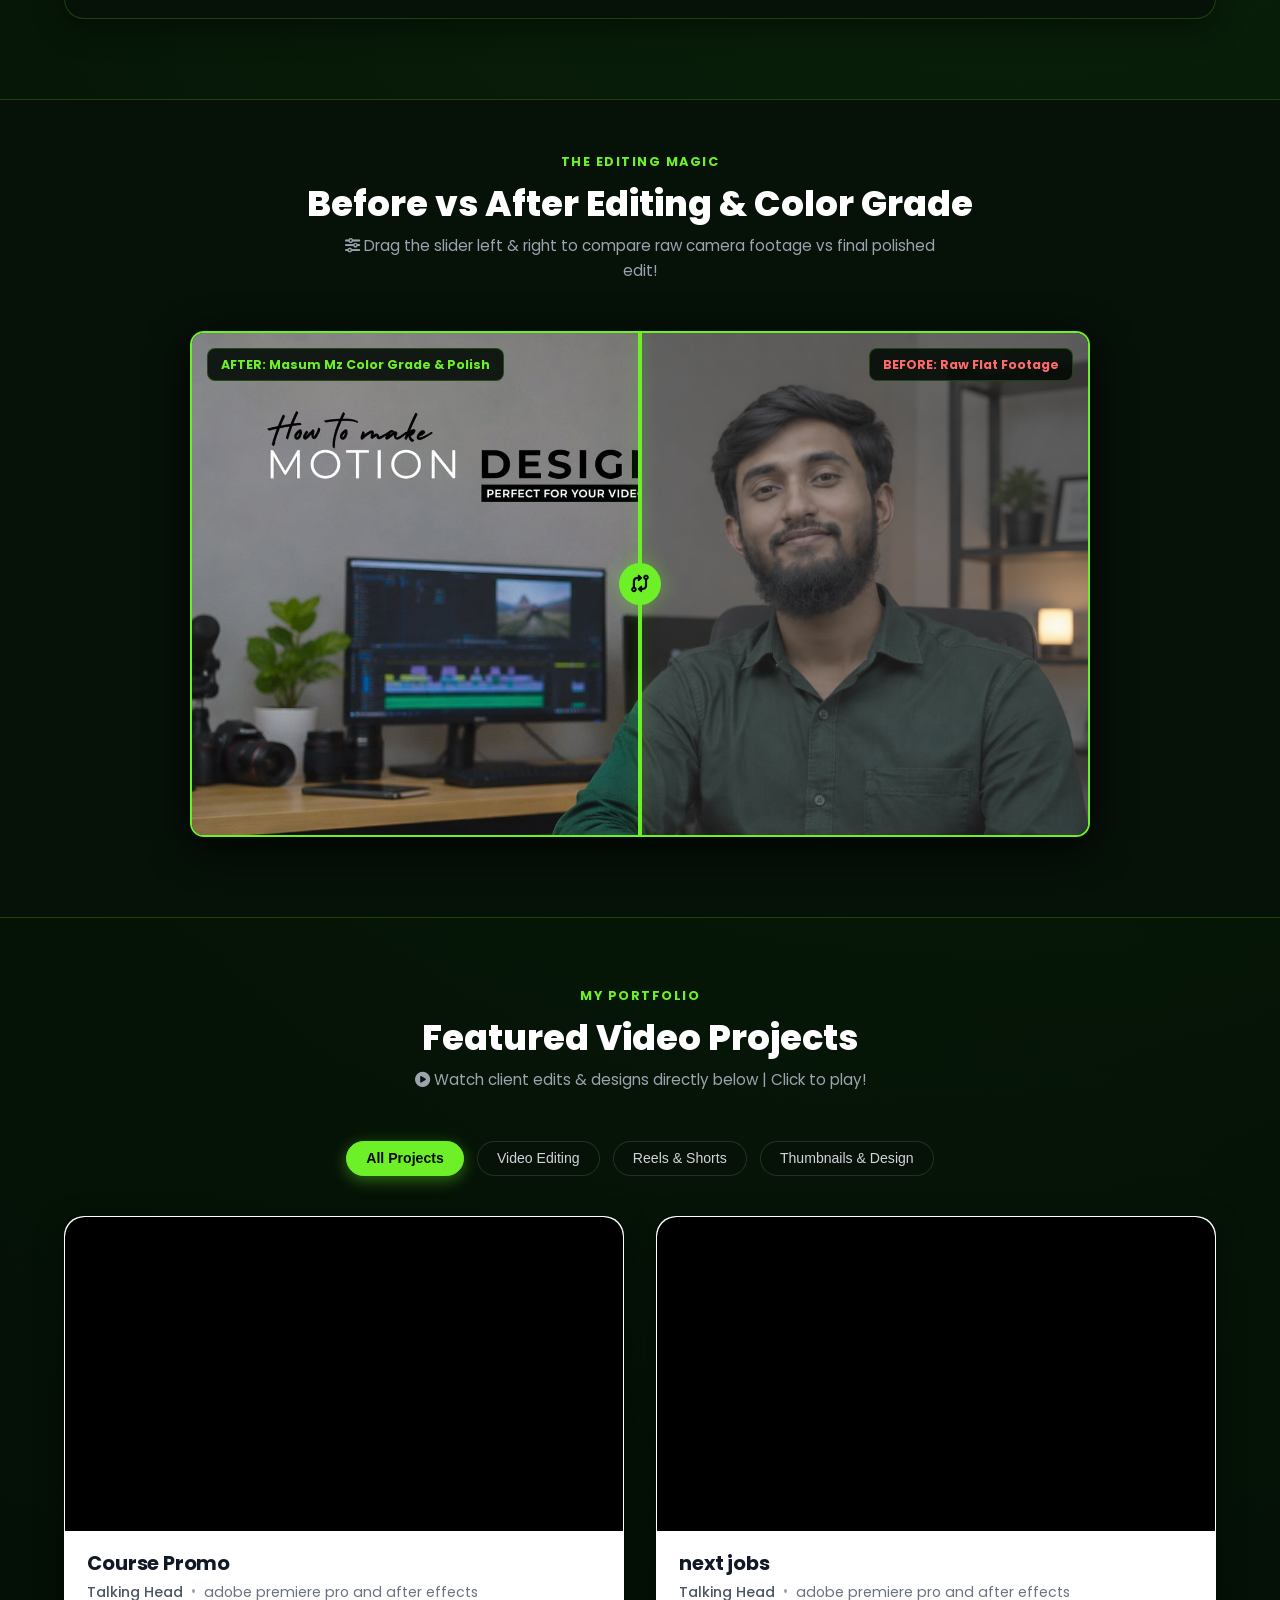
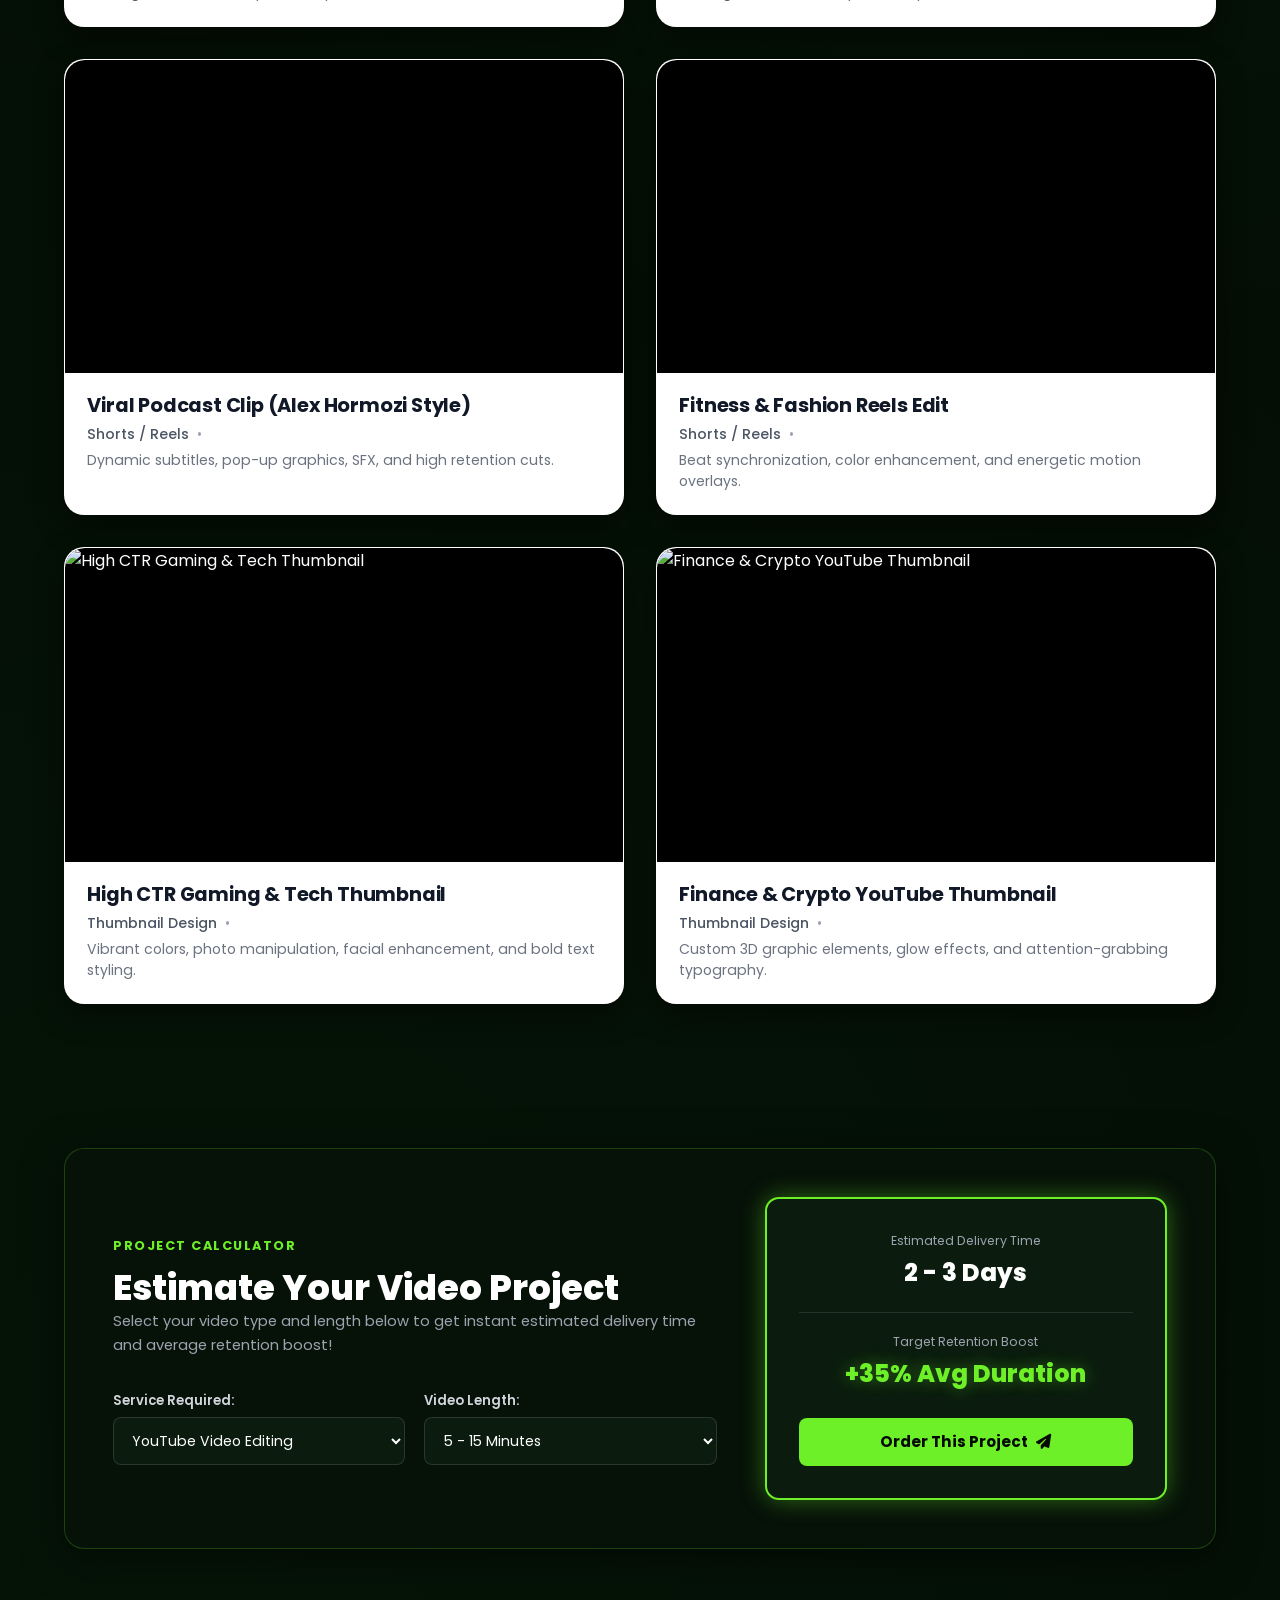
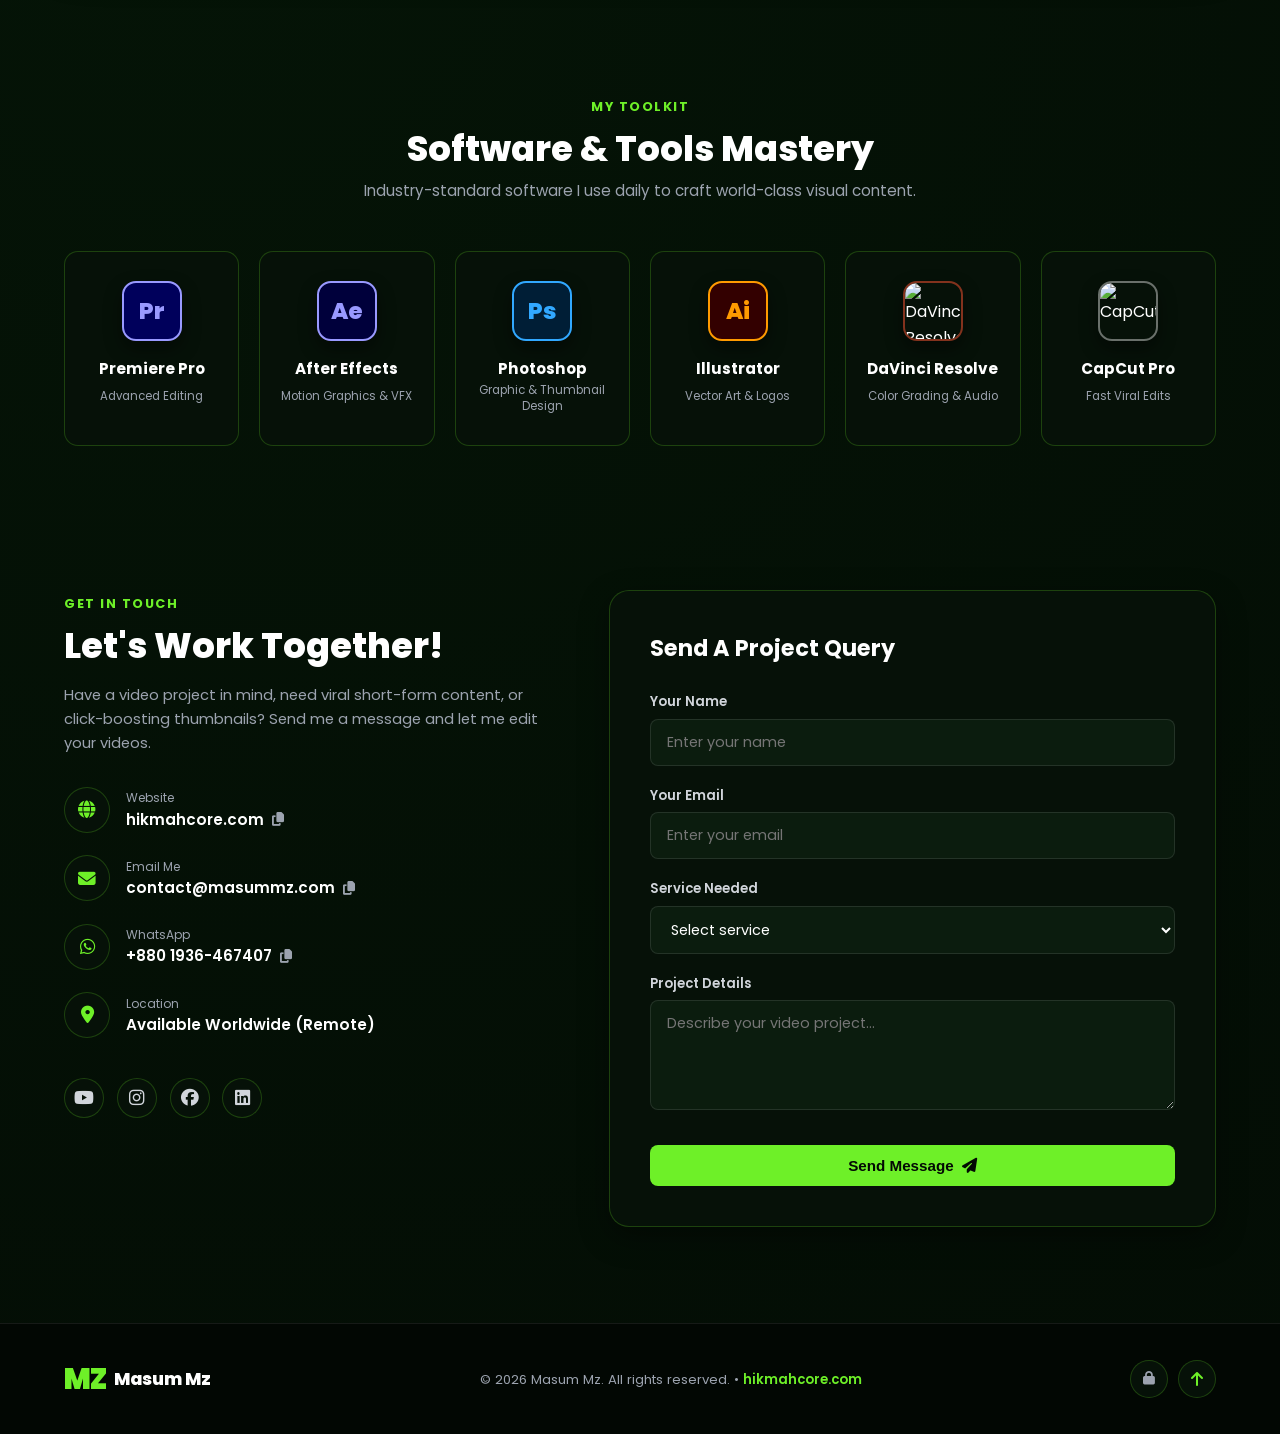
==== commit e39cb142: "Make header logo reload the page on click Co-Authored-By: Claude Opus 5.5 <noreply@anthropic.com> Cl" ====
--- a/index.html
+++ b/index.html
@@ -39,7 +39,7 @@
   <!-- Sleek Navigation Bar -->
   <header class="navbar">
     <div class="nav-container">
-      <a href="#home" class="logo">
+      <a href="/" class="logo" title="Refresh">
         <img src="assets/Mz Logo 02.png" alt="Masum Mz Logo" class="brand-logo-img">
         <div class="logo-text">
           <span class="brand-name">Masum Mz</span>
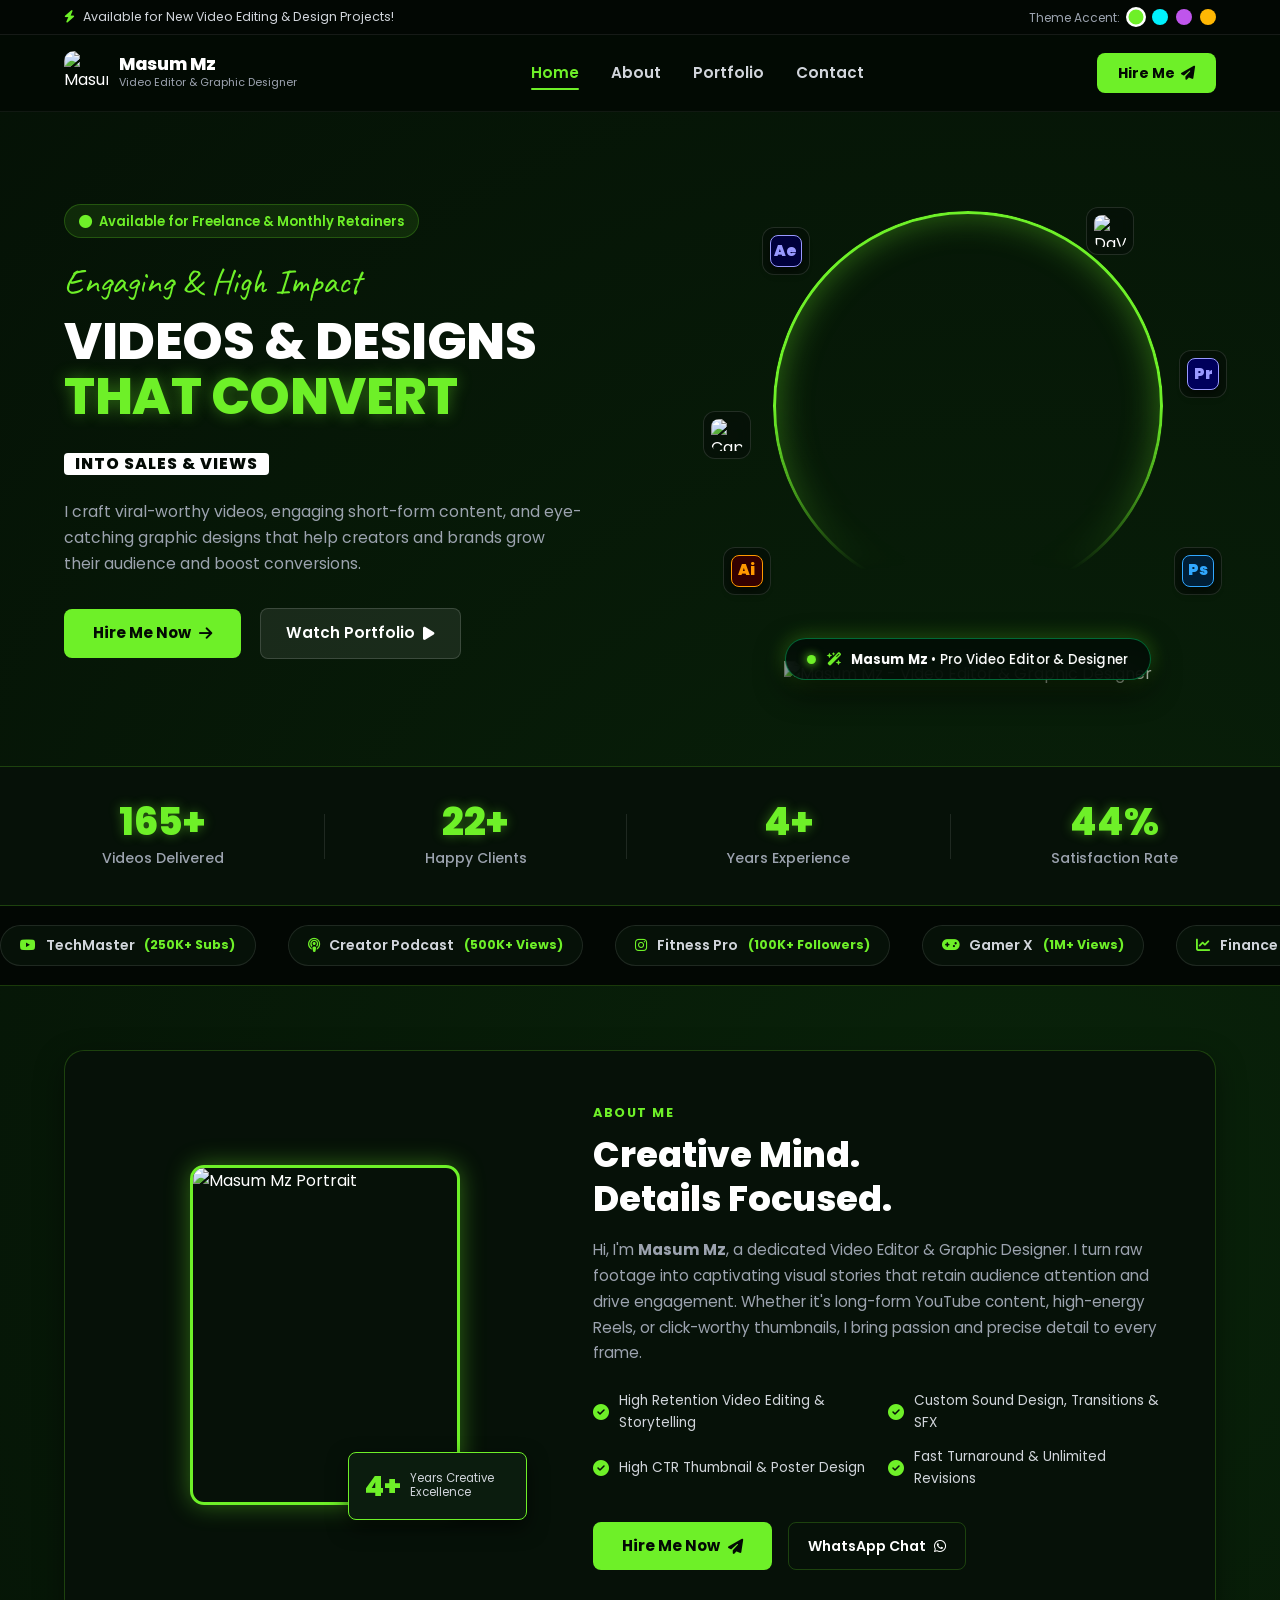
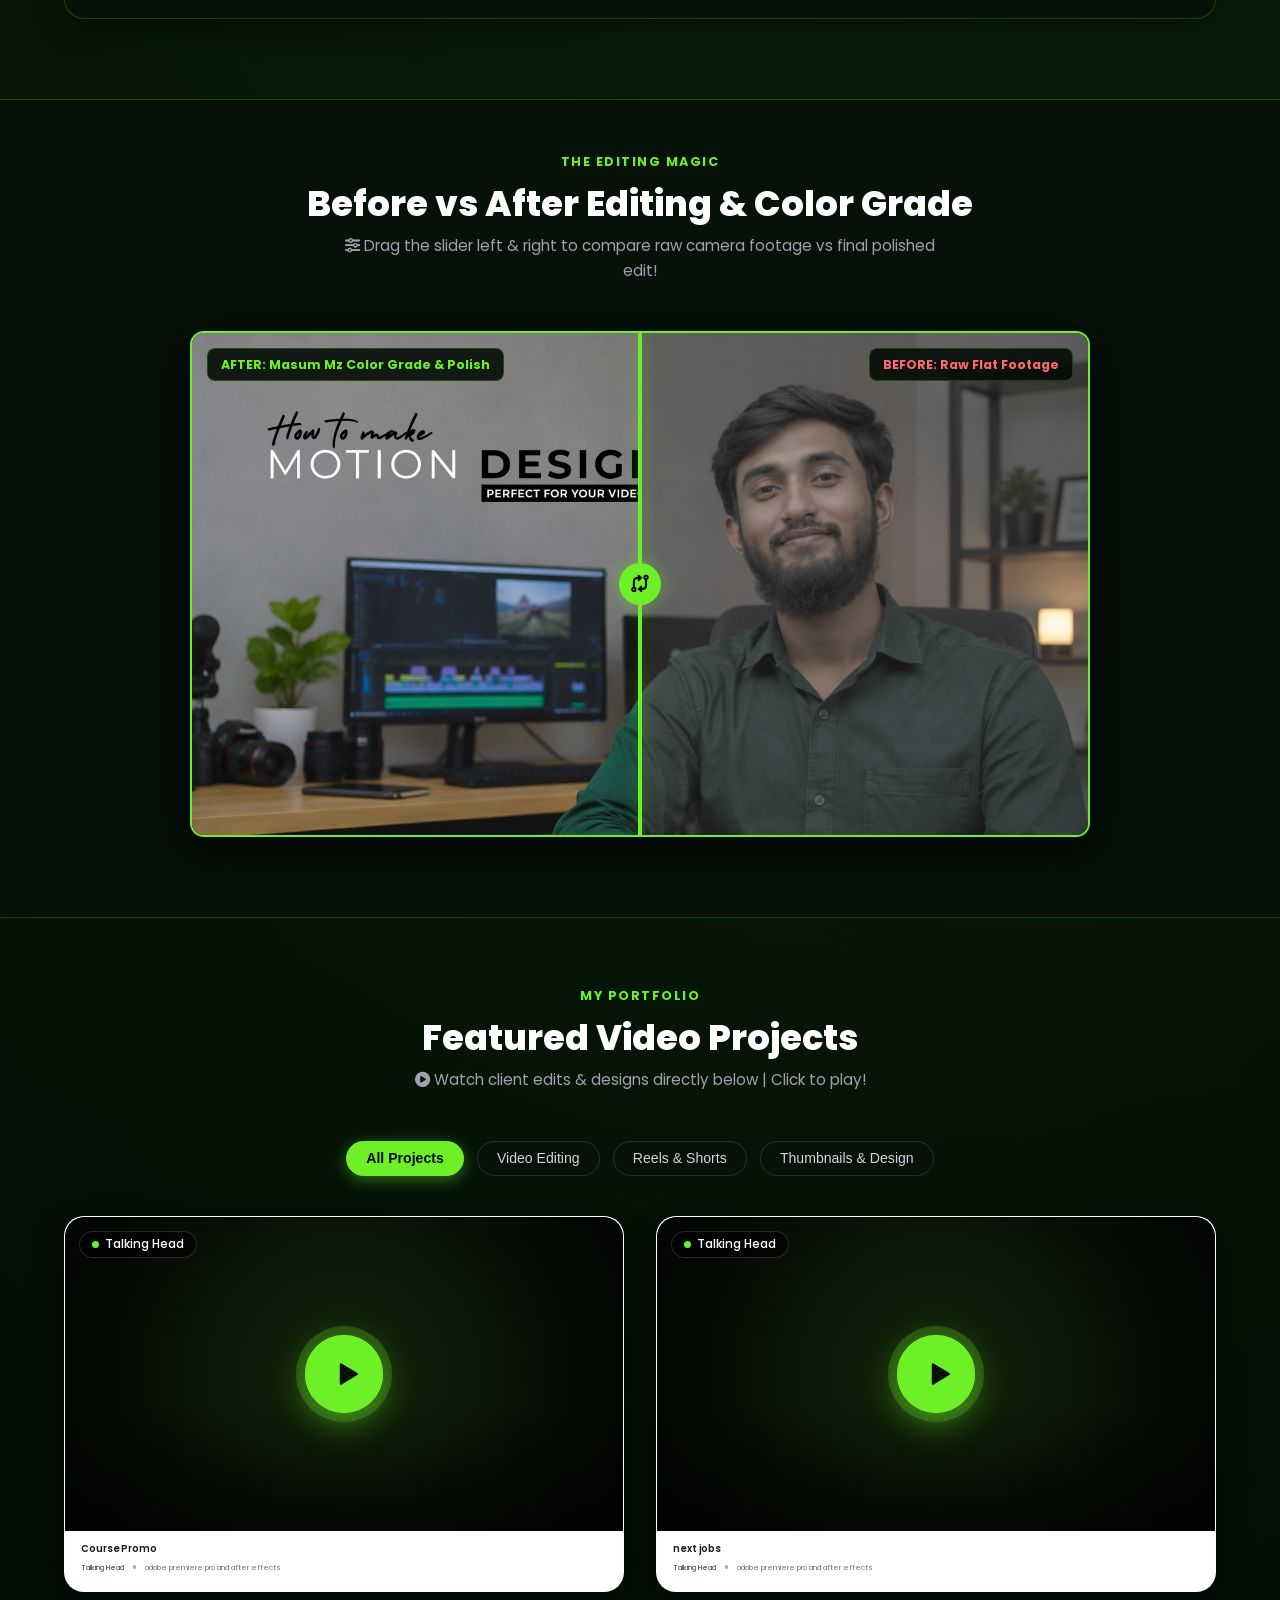
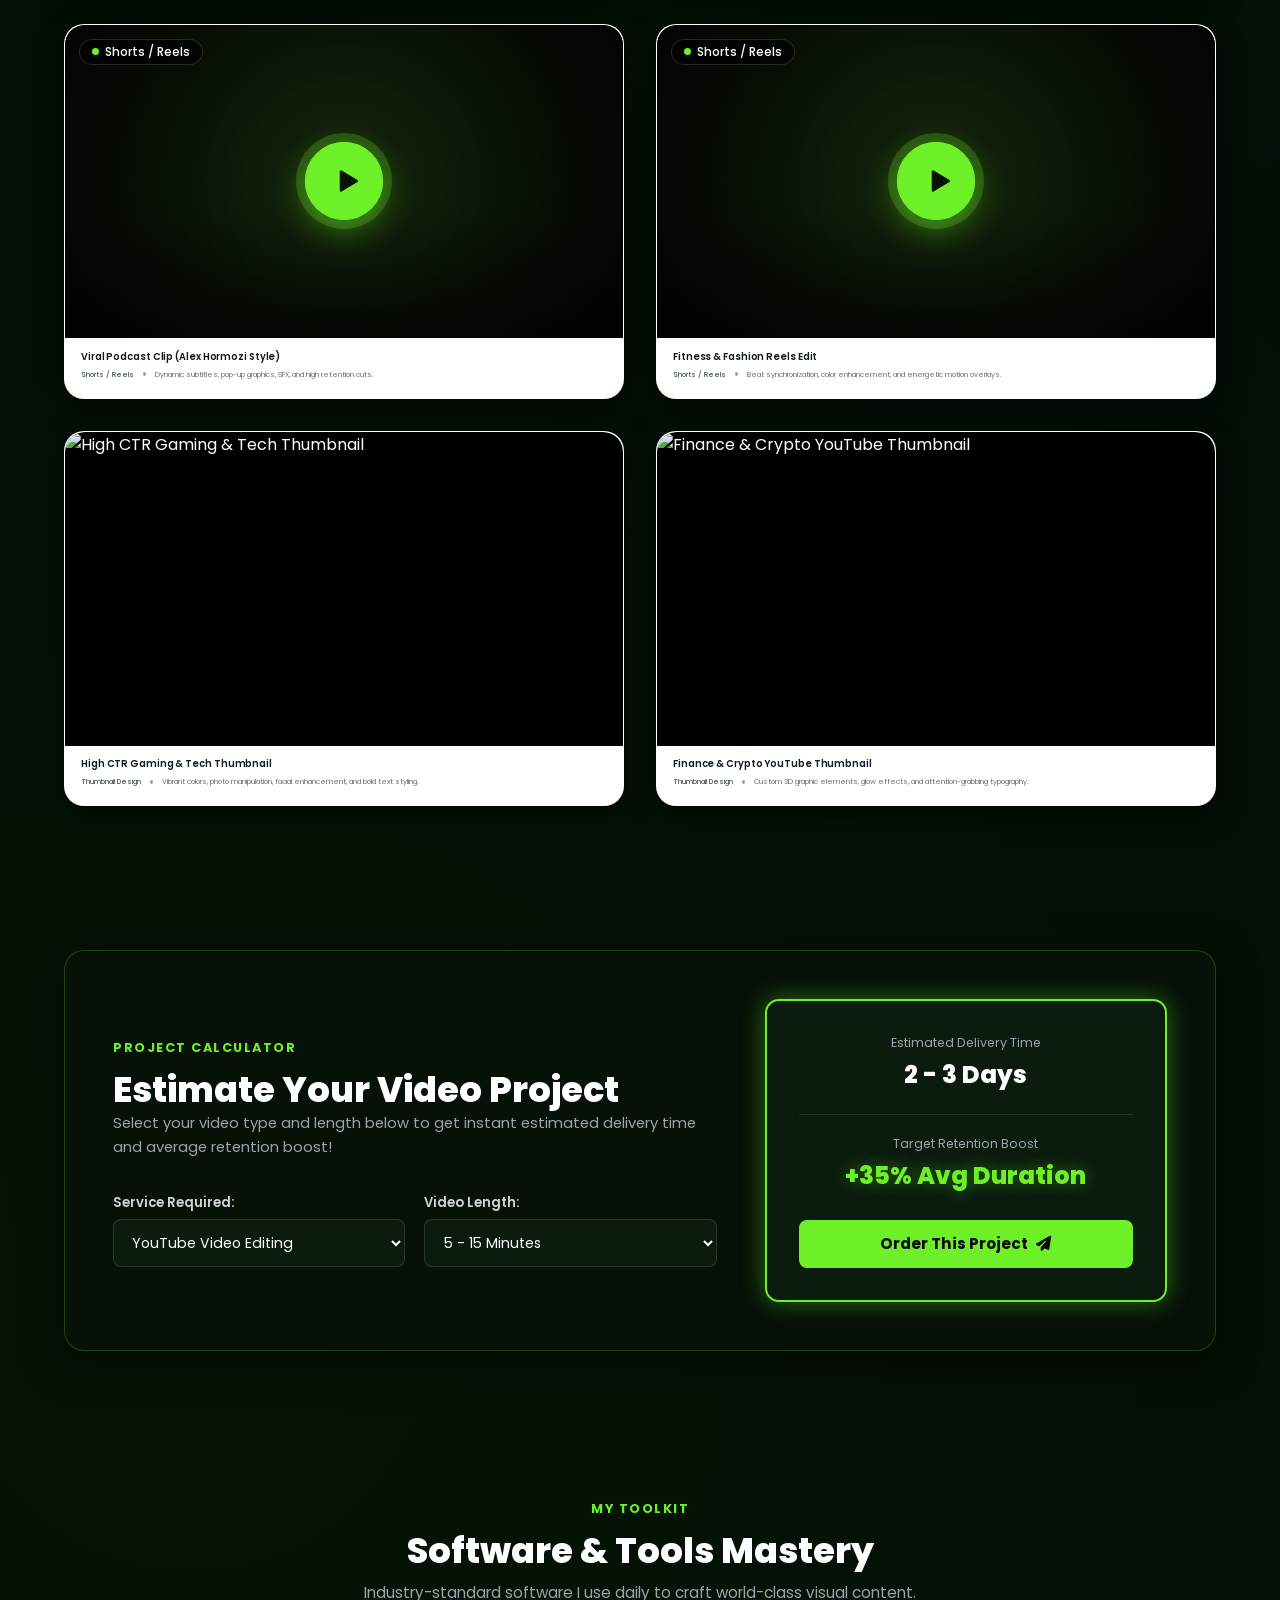
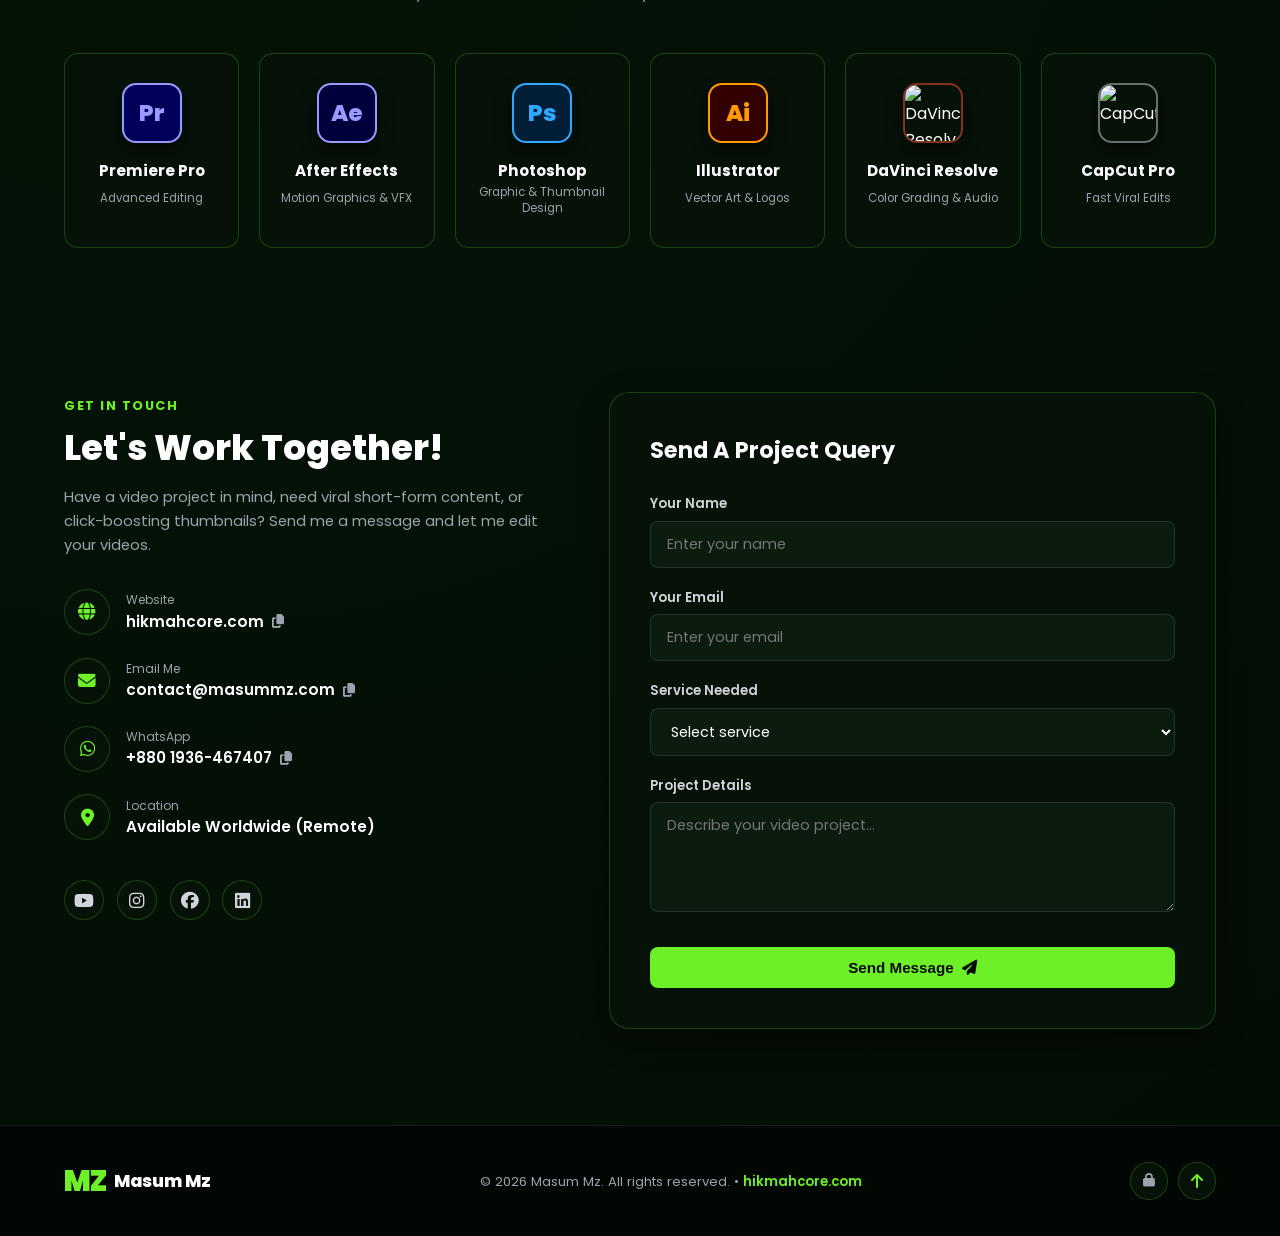
==== commit 3c639d16: "fix(cache): version style.css and script.js URLs so visitors get the latest design The assets are ca" ====
--- a/index.html
+++ b/index.html
@@ -16,7 +16,7 @@
   <meta property="og:image" content="assets/Website cover photo.jpg">
 
   <title>Masum Mz | Video Editor & Graphic Designer Portfolio</title>
-  <link rel="stylesheet" href="style.css">
+  <link rel="stylesheet" href="style.css?v=20261122b">
   <link rel="stylesheet" href="https://cdn.jsdelivr.net/npm/@fortawesome/fontawesome-free@6.5.1/css/all.min.css">
   <link href="https://fonts.googleapis.com/css2?family=Poppins:wght@300;400;500;600;700;800;900&family=Caveat:wght@600;700&display=swap" rel="stylesheet">
 </head>
@@ -577,6 +577,6 @@
     </div>
   </footer>
 
-  <script src="script.js"></script>
+  <script src="script.js?v=20261122b"></script>
 </body>
 </html>
--- a/style.css
+++ b/style.css
@@ -1176,8 +1176,178 @@
   background-color: #000000;
 }
 
+/* Video card: clean poster + custom play button (real player loads on click) */
+.video-poster {
+  position: absolute;
+  inset: 0;
+  width: 100%;
+  height: 100%;
+  padding: 0;
+  margin: 0;
+  border: 0;
+  background: radial-gradient(circle at center, #12240b 0%, #050a04 100%);
+  cursor: pointer;
+  overflow: hidden;
+  display: block;
+  font-family: inherit;
+  color: #ffffff;
+}
+
+.portfolio-media .video-poster-img {
+  position: absolute;
+  inset: 0;
+  width: 100%;
+  height: 100%;
+  object-fit: cover;
+  transform: scale(1.01);
+  transition: transform 0.5s ease;
+}
+
+.video-poster-shade {
+  position: absolute;
+  inset: 0;
+  background:
+    radial-gradient(circle at center, rgba(0, 0, 0, 0) 30%, rgba(0, 0, 0, 0.55) 100%),
+    linear-gradient(to top, rgba(0, 0, 0, 0.6) 0%, rgba(0, 0, 0, 0) 40%);
+  transition: background-color 0.3s ease;
+  pointer-events: none;
+}
+
+.video-tag {
+  position: absolute;
+  top: 14px;
+  left: 14px;
+  z-index: 2;
+  display: inline-flex;
+  align-items: center;
+  gap: 6px;
+  padding: 5px 12px;
+  border-radius: 999px;
+  background: rgba(0, 0, 0, 0.6);
+  border: 1px solid rgba(255, 255, 255, 0.15);
+  backdrop-filter: blur(6px);
+  -webkit-backdrop-filter: blur(6px);
+  font-size: 0.75rem;
+  font-weight: 500;
+  line-height: 1.2;
+  pointer-events: none;
+}
+
+.video-tag i {
+  width: 7px;
+  height: 7px;
+  border-radius: 50%;
+  background: var(--primary-green);
+}
+
+.video-play-btn {
+  position: absolute;
+  left: 50%;
+  top: 50%;
+  z-index: 2;
+  width: 78px;
+  height: 78px;
+  margin: -39px 0 0 -39px;
+  border-radius: 50%;
+  background: var(--primary-green);
+  display: grid;
+  place-items: center;
+  box-shadow: 0 0 0 9px rgba(110, 240, 40, 0.22), 0 10px 34px rgba(110, 240, 40, 0.45);
+  transition: transform 0.3s ease, box-shadow 0.3s ease;
+  pointer-events: none;
+}
+
+.video-play-btn::after {
+  content: "";
+  position: absolute;
+  inset: 0;
+  border-radius: 50%;
+  border: 2px solid var(--primary-green);
+  animation: videoPlayPulse 2.2s ease-out infinite;
+}
+
+.video-play-btn svg {
+  width: 30px;
+  height: 30px;
+  margin-left: 4px;
+  fill: #071204;
+}
+
+.video-play-hint {
+  position: absolute;
+  left: 16px;
+  bottom: 14px;
+  z-index: 2;
+  font-size: 0.82rem;
+  font-weight: 600;
+  letter-spacing: 0.02em;
+  opacity: 0;
+  transform: translateY(6px);
+  transition: opacity 0.3s ease, transform 0.3s ease;
+  pointer-events: none;
+}
+
+.portfolio-card:hover .video-poster-img,
+.video-poster:focus-visible .video-poster-img {
+  transform: scale(1.07);
+}
+
+.portfolio-card:hover .video-poster-shade,
+.video-poster:focus-visible .video-poster-shade {
+  background-color: rgba(0, 0, 0, 0.15);
+}
+
+.portfolio-card:hover .video-play-btn,
+.video-poster:focus-visible .video-play-btn {
+  transform: scale(1.12);
+  box-shadow: 0 0 0 12px rgba(110, 240, 40, 0.3), 0 0 50px rgba(110, 240, 40, 0.6);
+}
+
+.portfolio-card:hover .video-play-hint,
+.video-poster:focus-visible .video-play-hint {
+  opacity: 1;
+  transform: translateY(0);
+}
+
+.video-poster:focus-visible {
+  outline: 3px solid var(--primary-green);
+  outline-offset: -3px;
+}
+
+/* Player shown after click sits on top of the poster */
+.inline-player {
+  position: absolute;
+  inset: 0;
+  z-index: 3;
+  background: #000000;
+}
+
+.portfolio-card.playing .video-poster {
+  visibility: hidden;
+}
+
+@keyframes videoPlayPulse {
+  0% { transform: scale(1); opacity: 0.8; }
+  100% { transform: scale(1.7); opacity: 0; }
+}
+
+@media (max-width: 600px) {
+  .video-play-btn {
+    width: 64px;
+    height: 64px;
+    margin: -32px 0 0 -32px;
+  }
+  .video-play-btn svg { width: 24px; height: 24px; }
+}
+
+@media (prefers-reduced-motion: reduce) {
+  .video-play-btn::after { animation: none; opacity: 0; }
+  .portfolio-media .video-poster-img,
+  .video-play-btn { transition: none; }
+}
+
 .portfolio-info {
-  padding: 1.25rem 1.4rem 1.45rem 1.4rem;
+  padding: 0.7rem 1rem 0.8rem 1rem;
   background-color: #ffffff;
   display: flex;
   flex-direction: column;
@@ -1185,16 +1355,19 @@
 }
 
 .portfolio-info h3 {
-  font-size: 1.22rem;
-  font-weight: 700;
+  font-size: 0.60rem;
+  font-weight: 600;
   color: #111827;
-  margin-bottom: 0.35rem;
-  line-height: 1.3;
+  margin-bottom: 0.15rem;
+  line-height: 1.4;
+  white-space: nowrap;
+  text-overflow: ellipsis;
+  overflow: hidden;
   letter-spacing: -0.01em;
 }
 
 .portfolio-meta {
-  font-size: 0.88rem;
+  font-size: 0.45rem;
   color: #6b7280;
   font-weight: 400;
   line-height: 1.45;
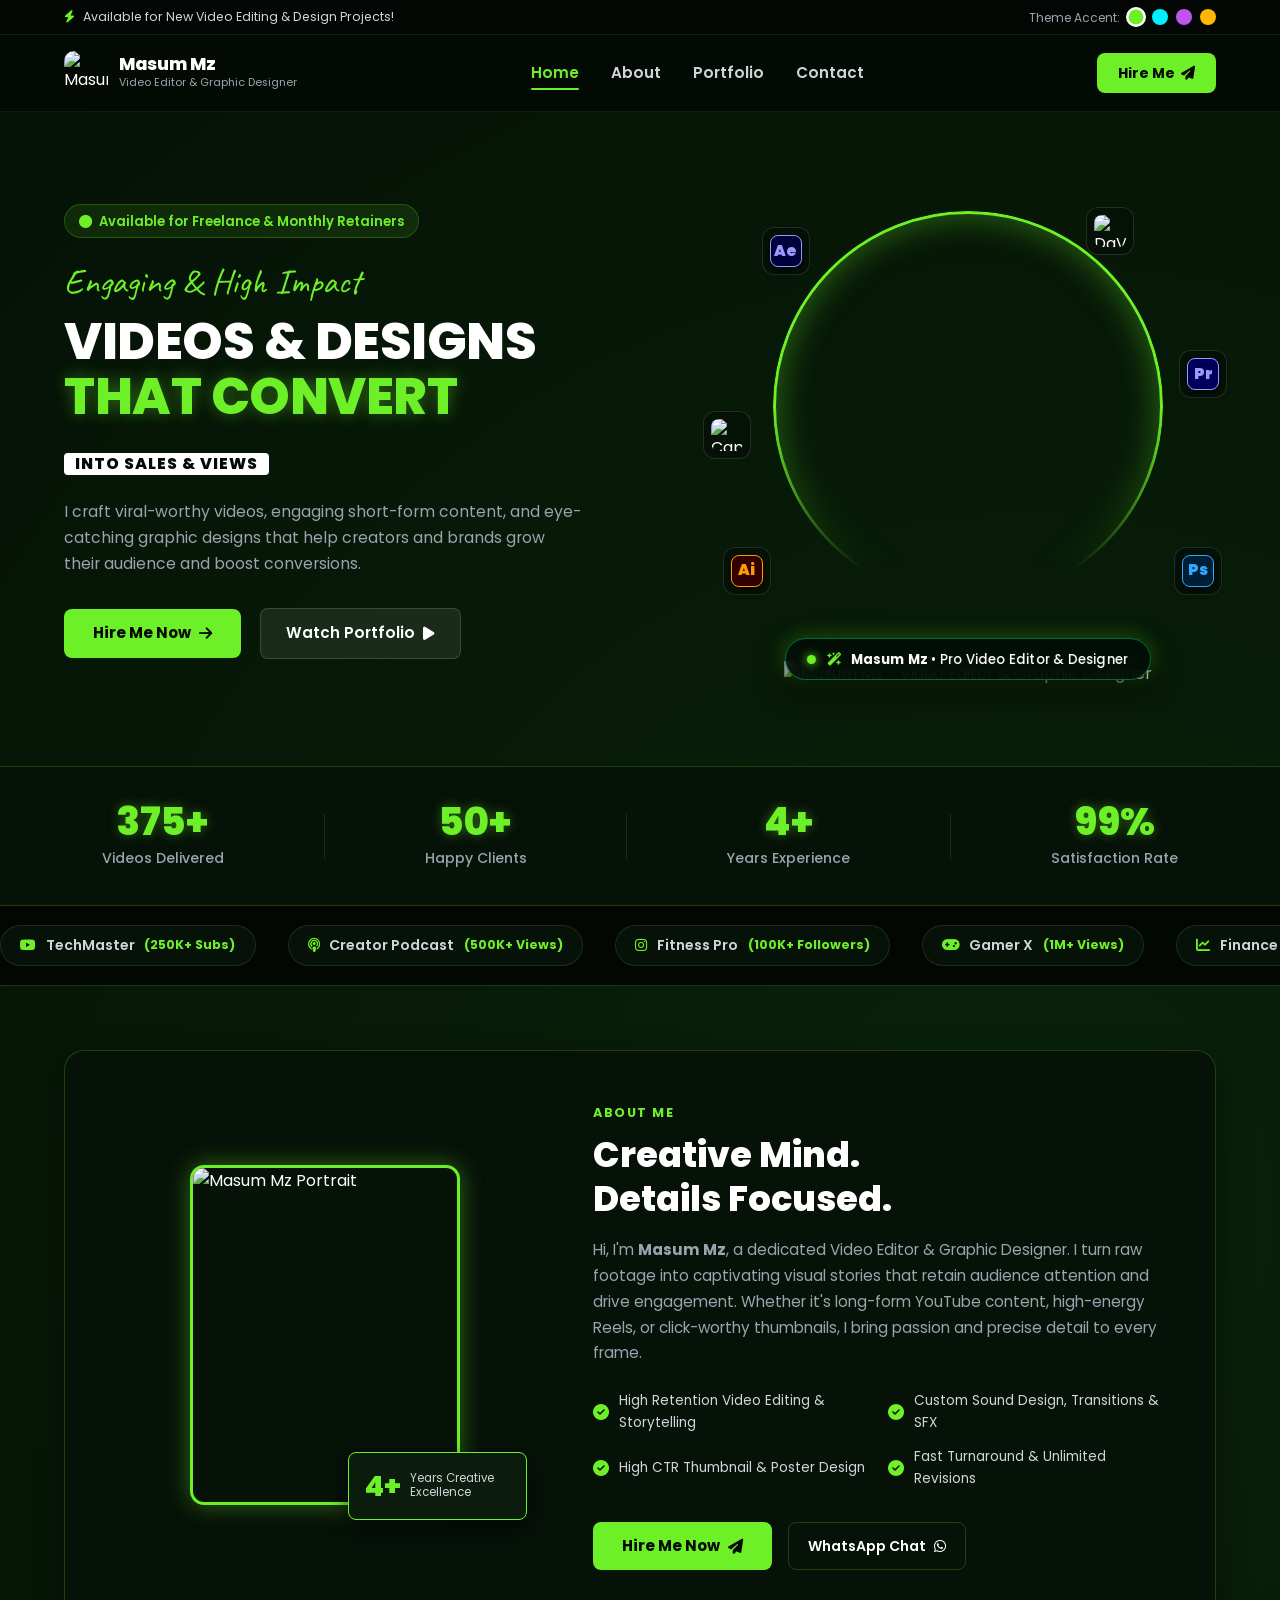
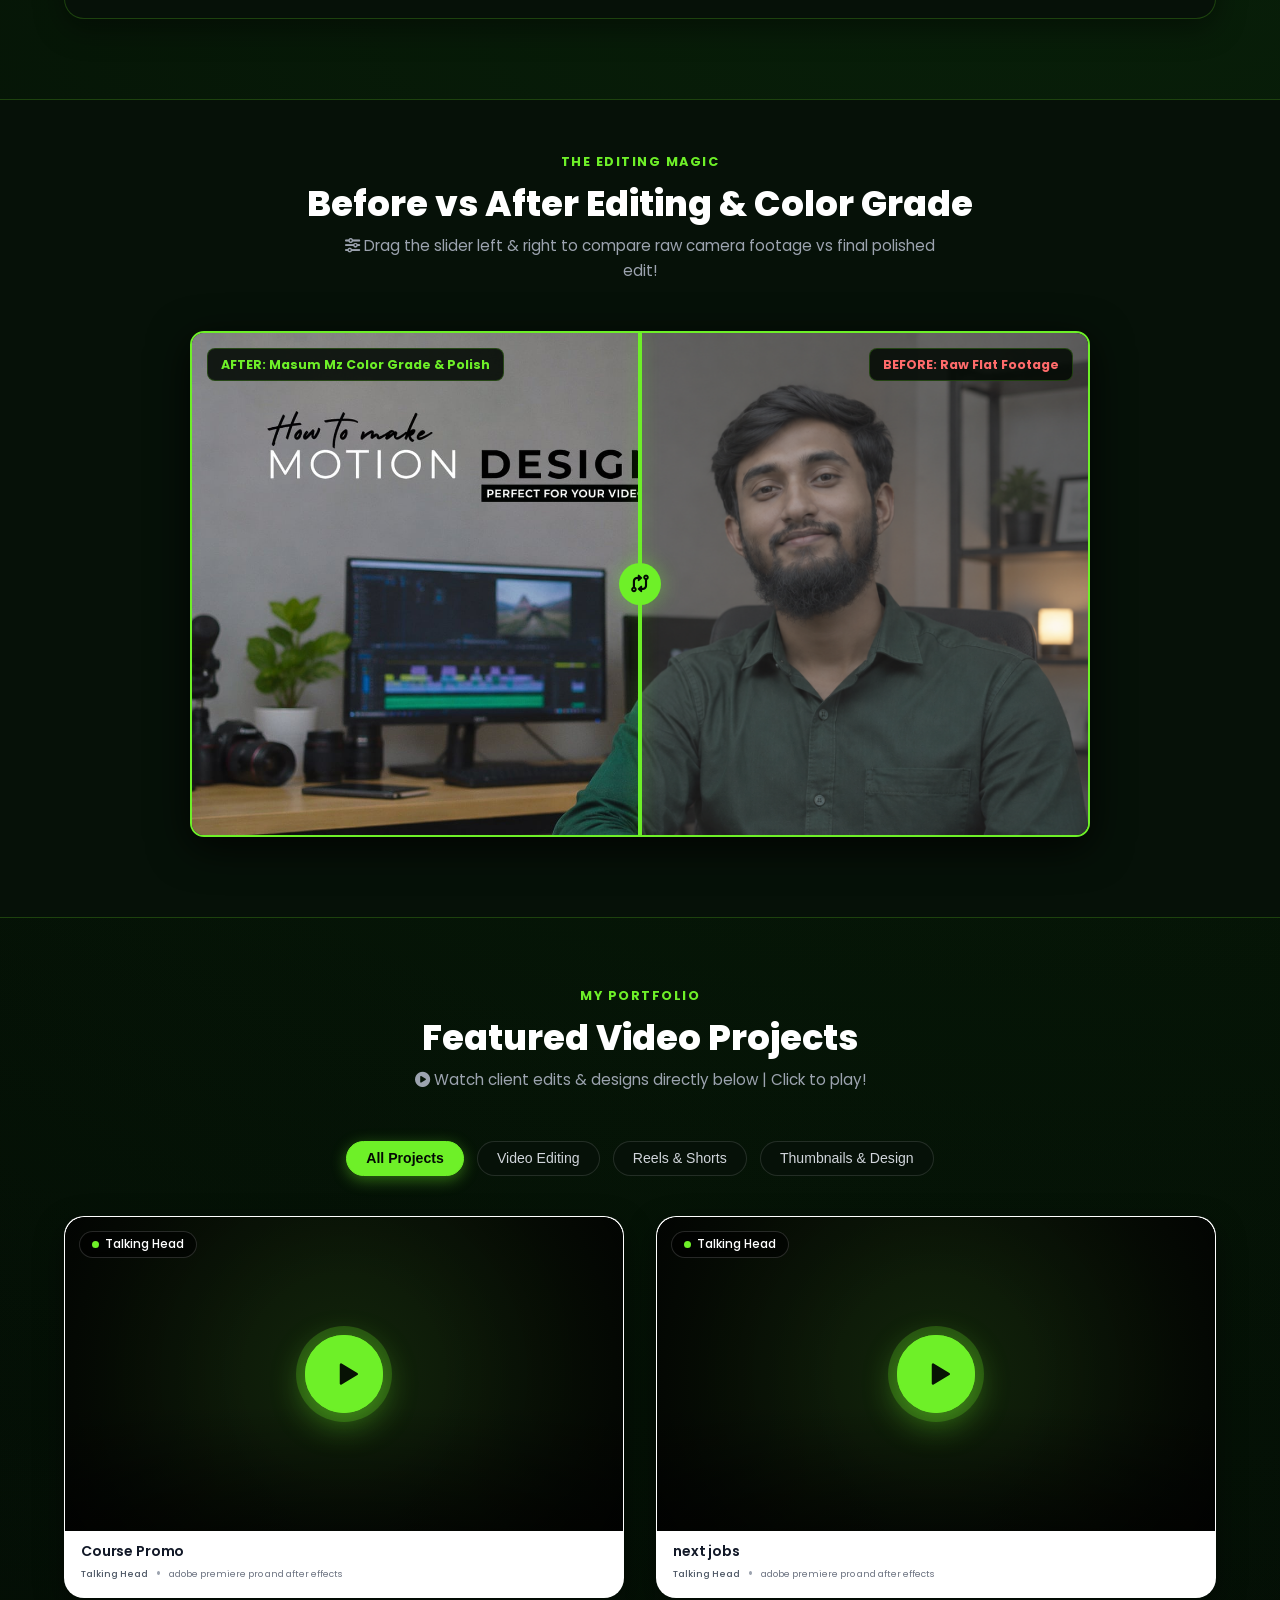
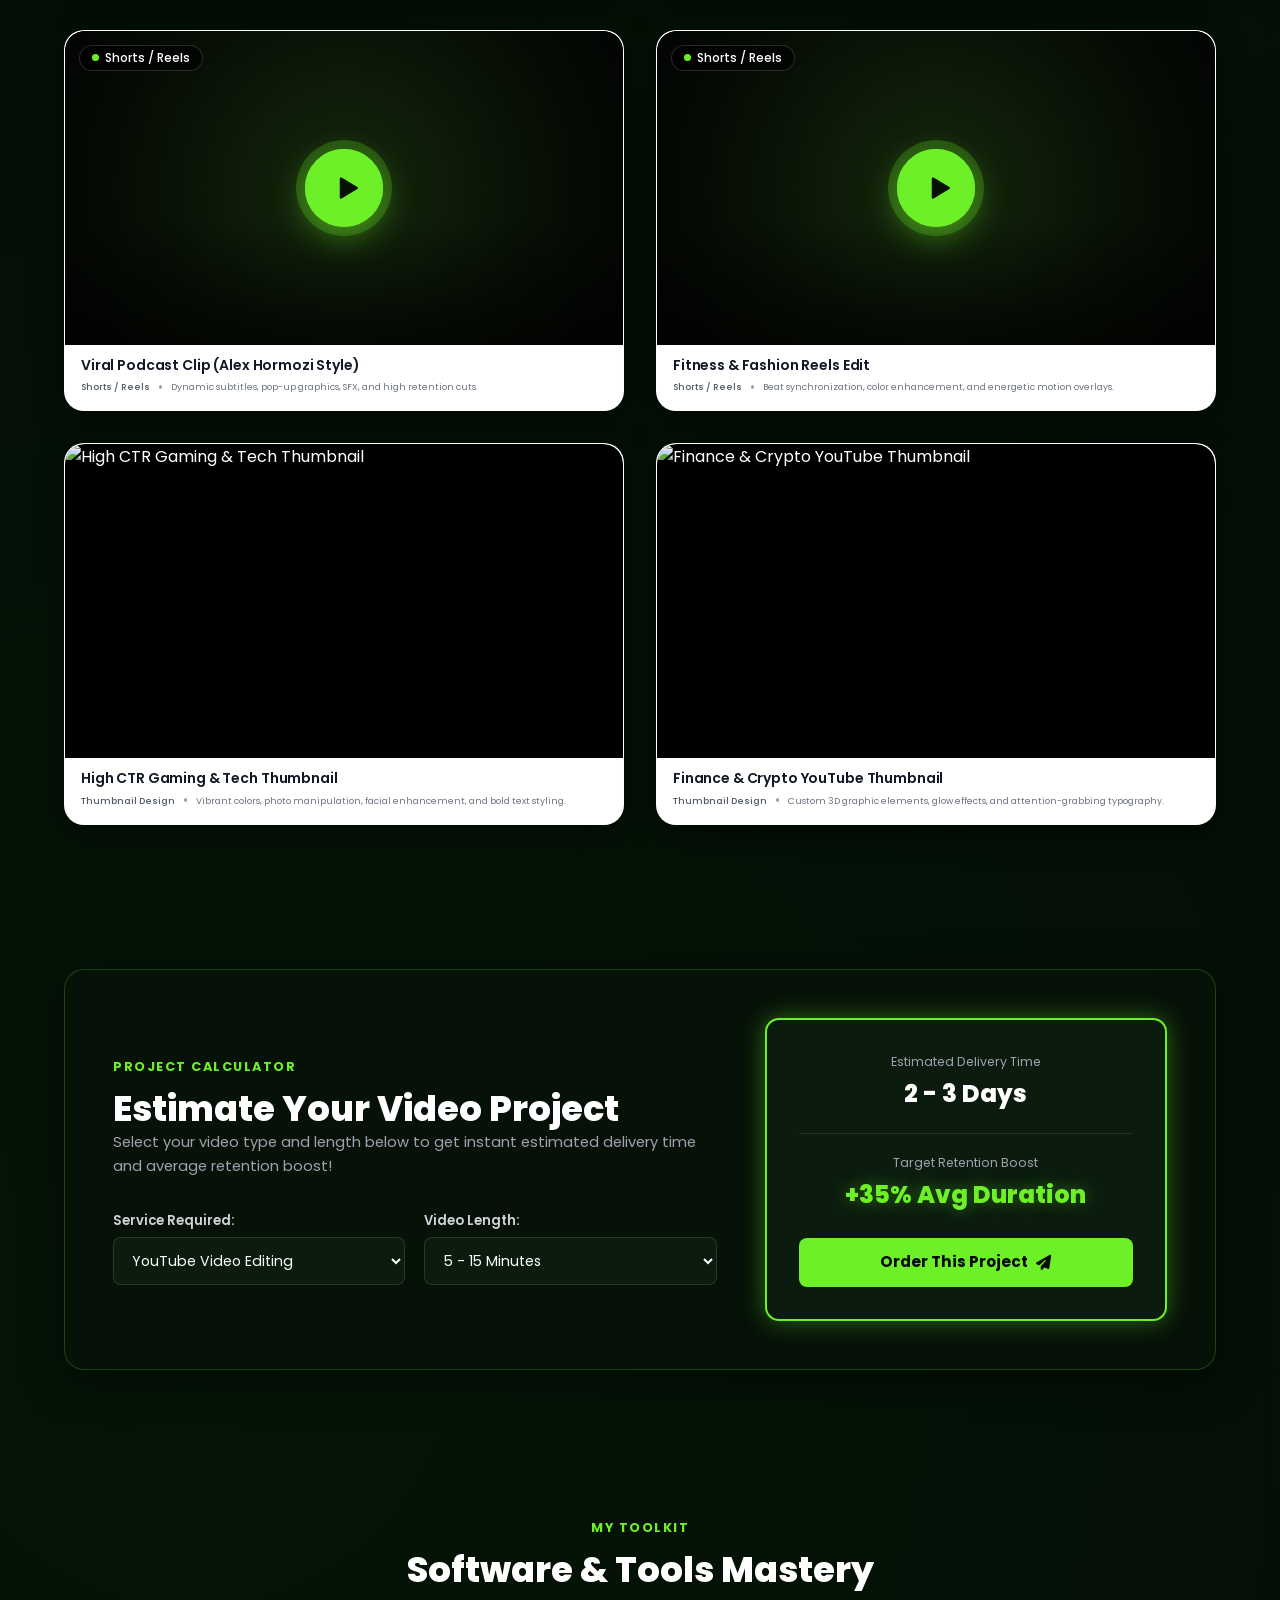
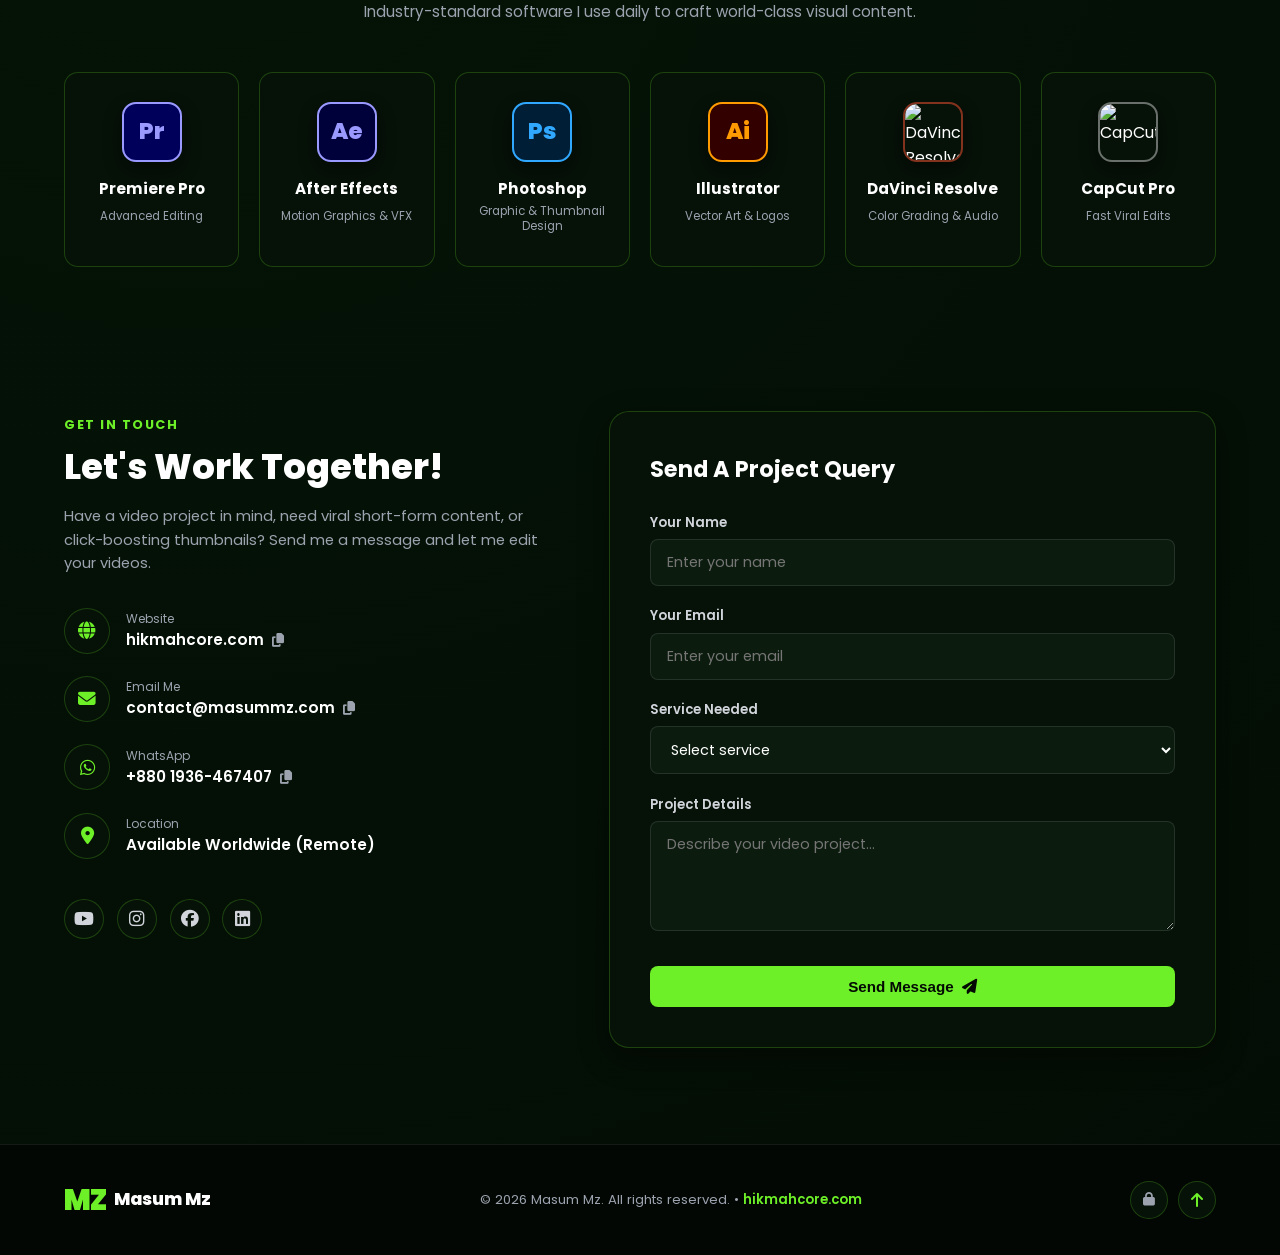
==== commit 59f83f62: "style(portfolio): card title 14px, meta 9px Co-Authored-By: Claude Opus 5.5 <noreply@anthropic.com> " ====
--- a/index.html
+++ b/index.html
@@ -16,7 +16,7 @@
   <meta property="og:image" content="assets/Website cover photo.jpg">
 
   <title>Masum Mz | Video Editor & Graphic Designer Portfolio</title>
-  <link rel="stylesheet" href="style.css?v=20261122b">
+  <link rel="stylesheet" href="style.css?v=20261122c">
   <link rel="stylesheet" href="https://cdn.jsdelivr.net/npm/@fortawesome/fontawesome-free@6.5.1/css/all.min.css">
   <link href="https://fonts.googleapis.com/css2?family=Poppins:wght@300;400;500;600;700;800;900&family=Caveat:wght@600;700&display=swap" rel="stylesheet">
 </head>
@@ -577,6 +577,6 @@
     </div>
   </footer>
 
-  <script src="script.js?v=20261122b"></script>
+  <script src="script.js?v=20261122c"></script>
 </body>
 </html>
--- a/style.css
+++ b/style.css
@@ -1355,7 +1355,7 @@
 }
 
 .portfolio-info h3 {
-  font-size: 0.60rem;
+  font-size: 14px;
   font-weight: 600;
   color: #111827;
   margin-bottom: 0.15rem;
@@ -1367,7 +1367,7 @@
 }
 
 .portfolio-meta {
-  font-size: 0.45rem;
+  font-size: 9px;
   color: #6b7280;
   font-weight: 400;
   line-height: 1.45;
